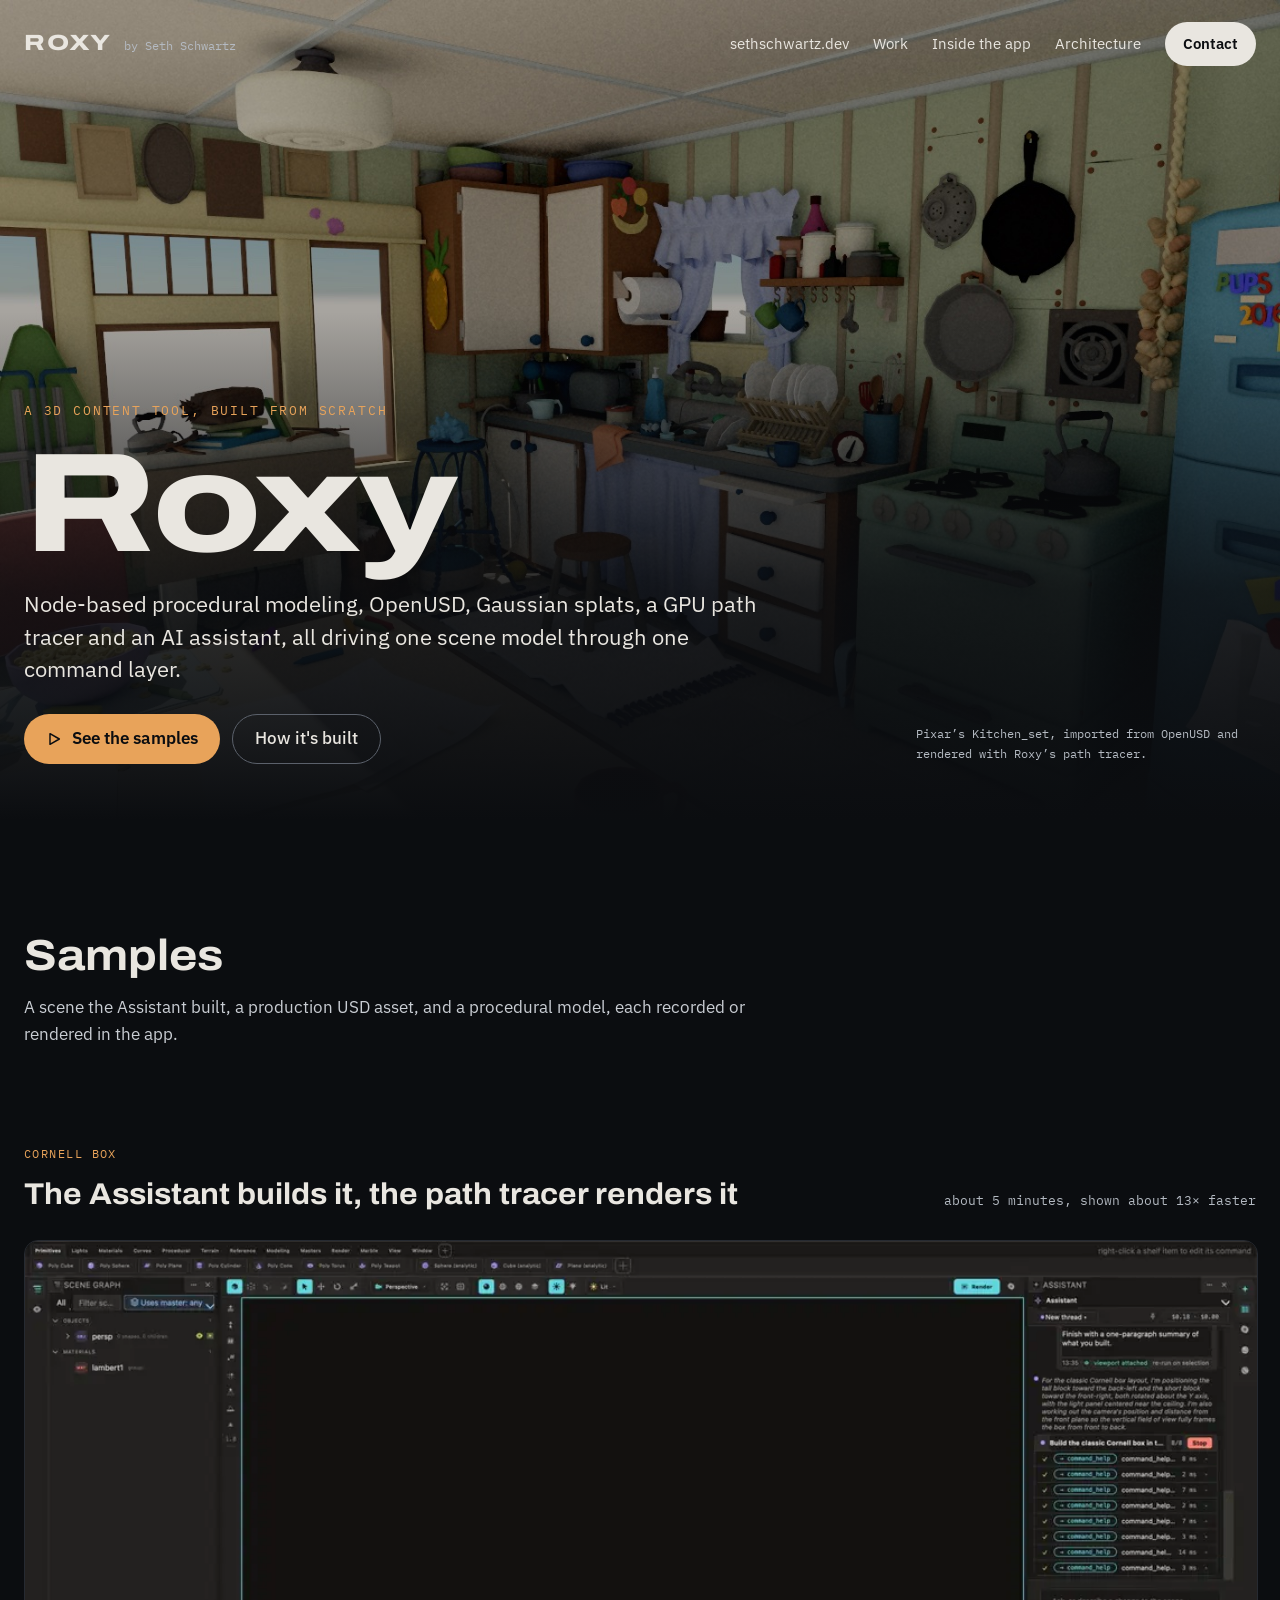
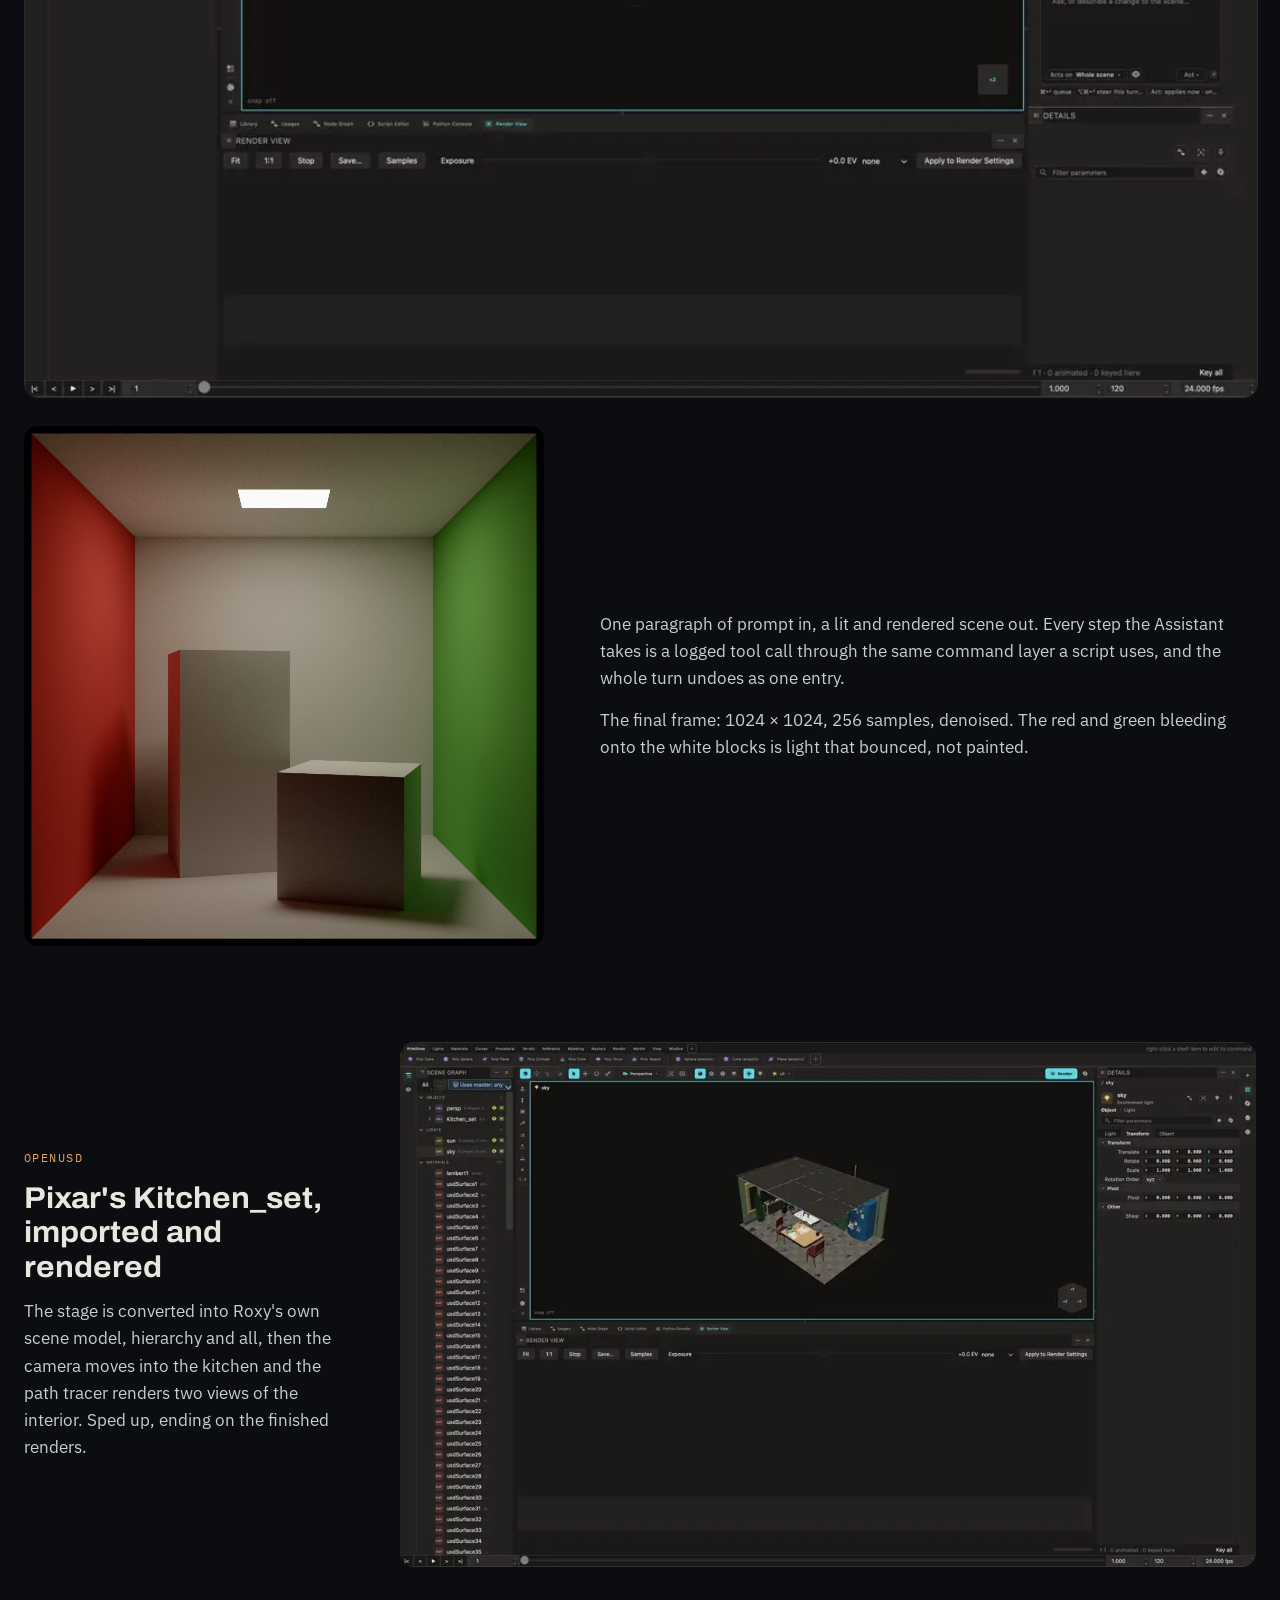
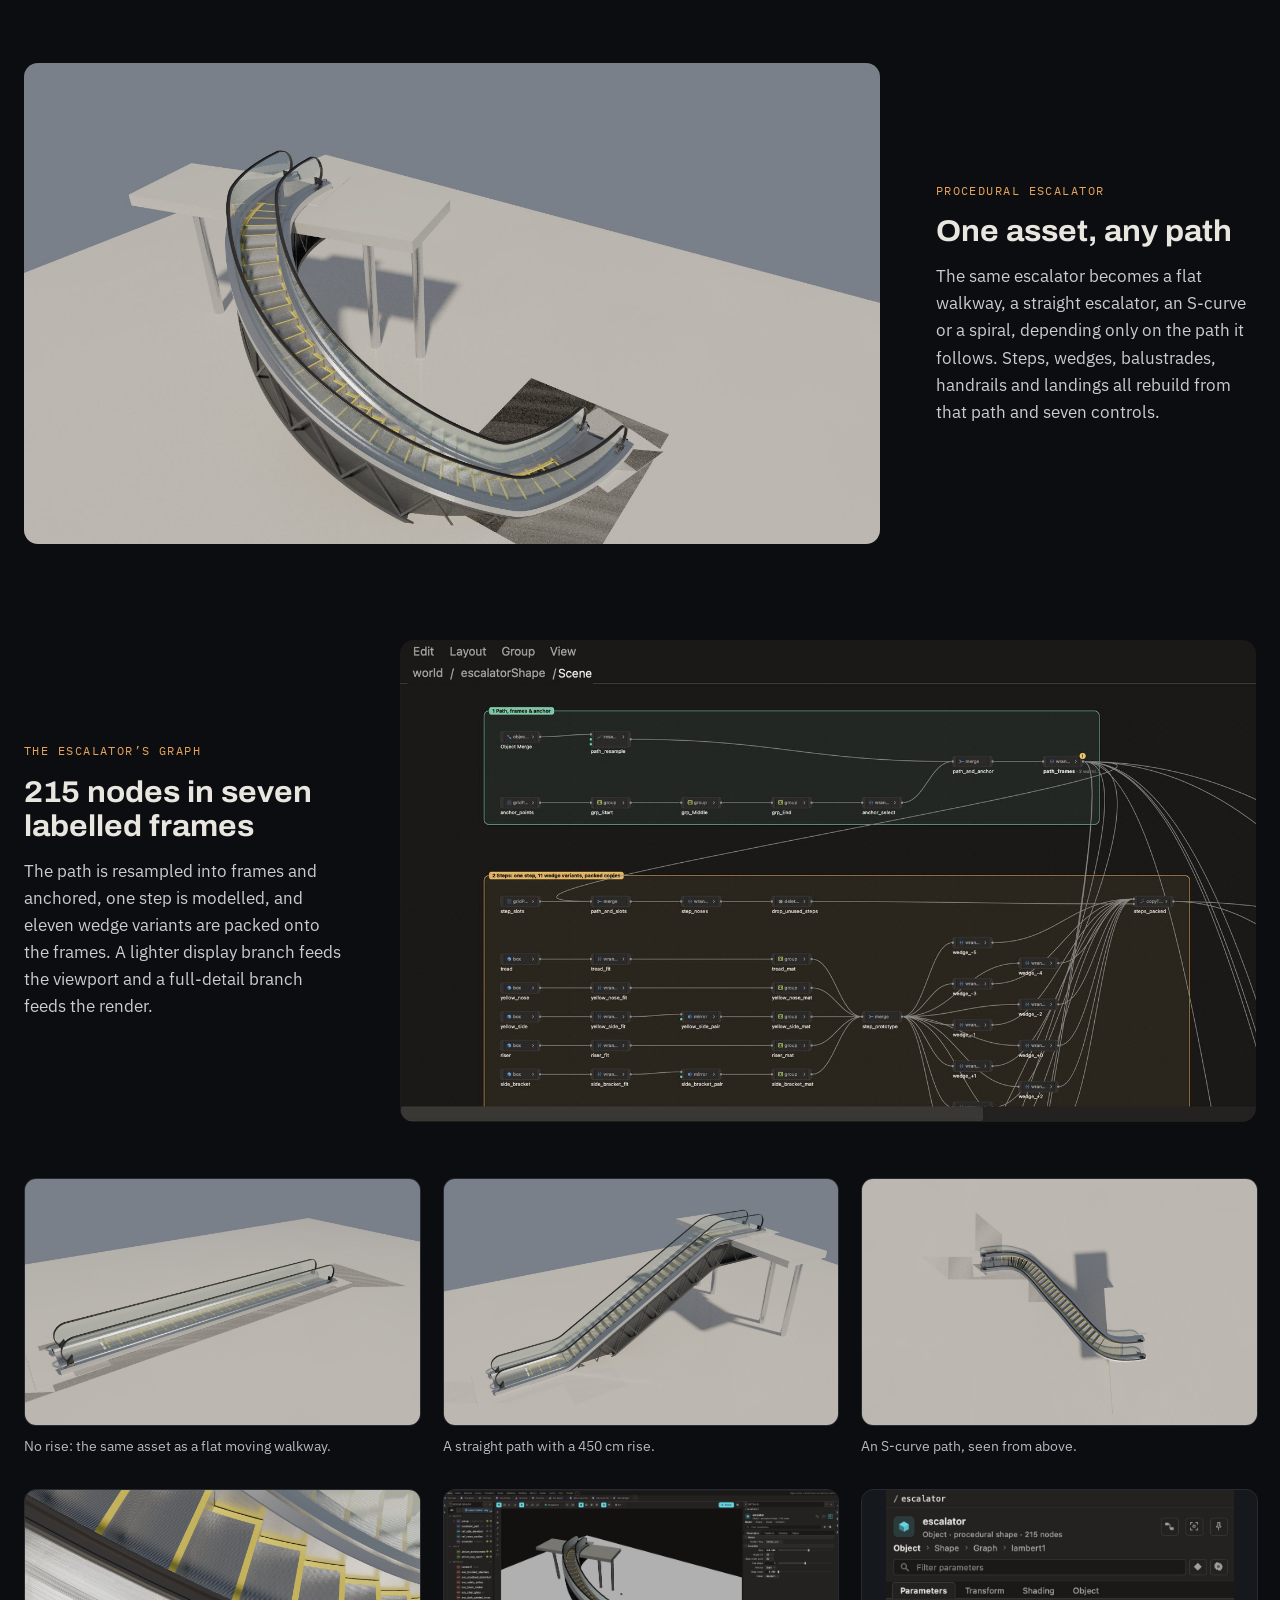
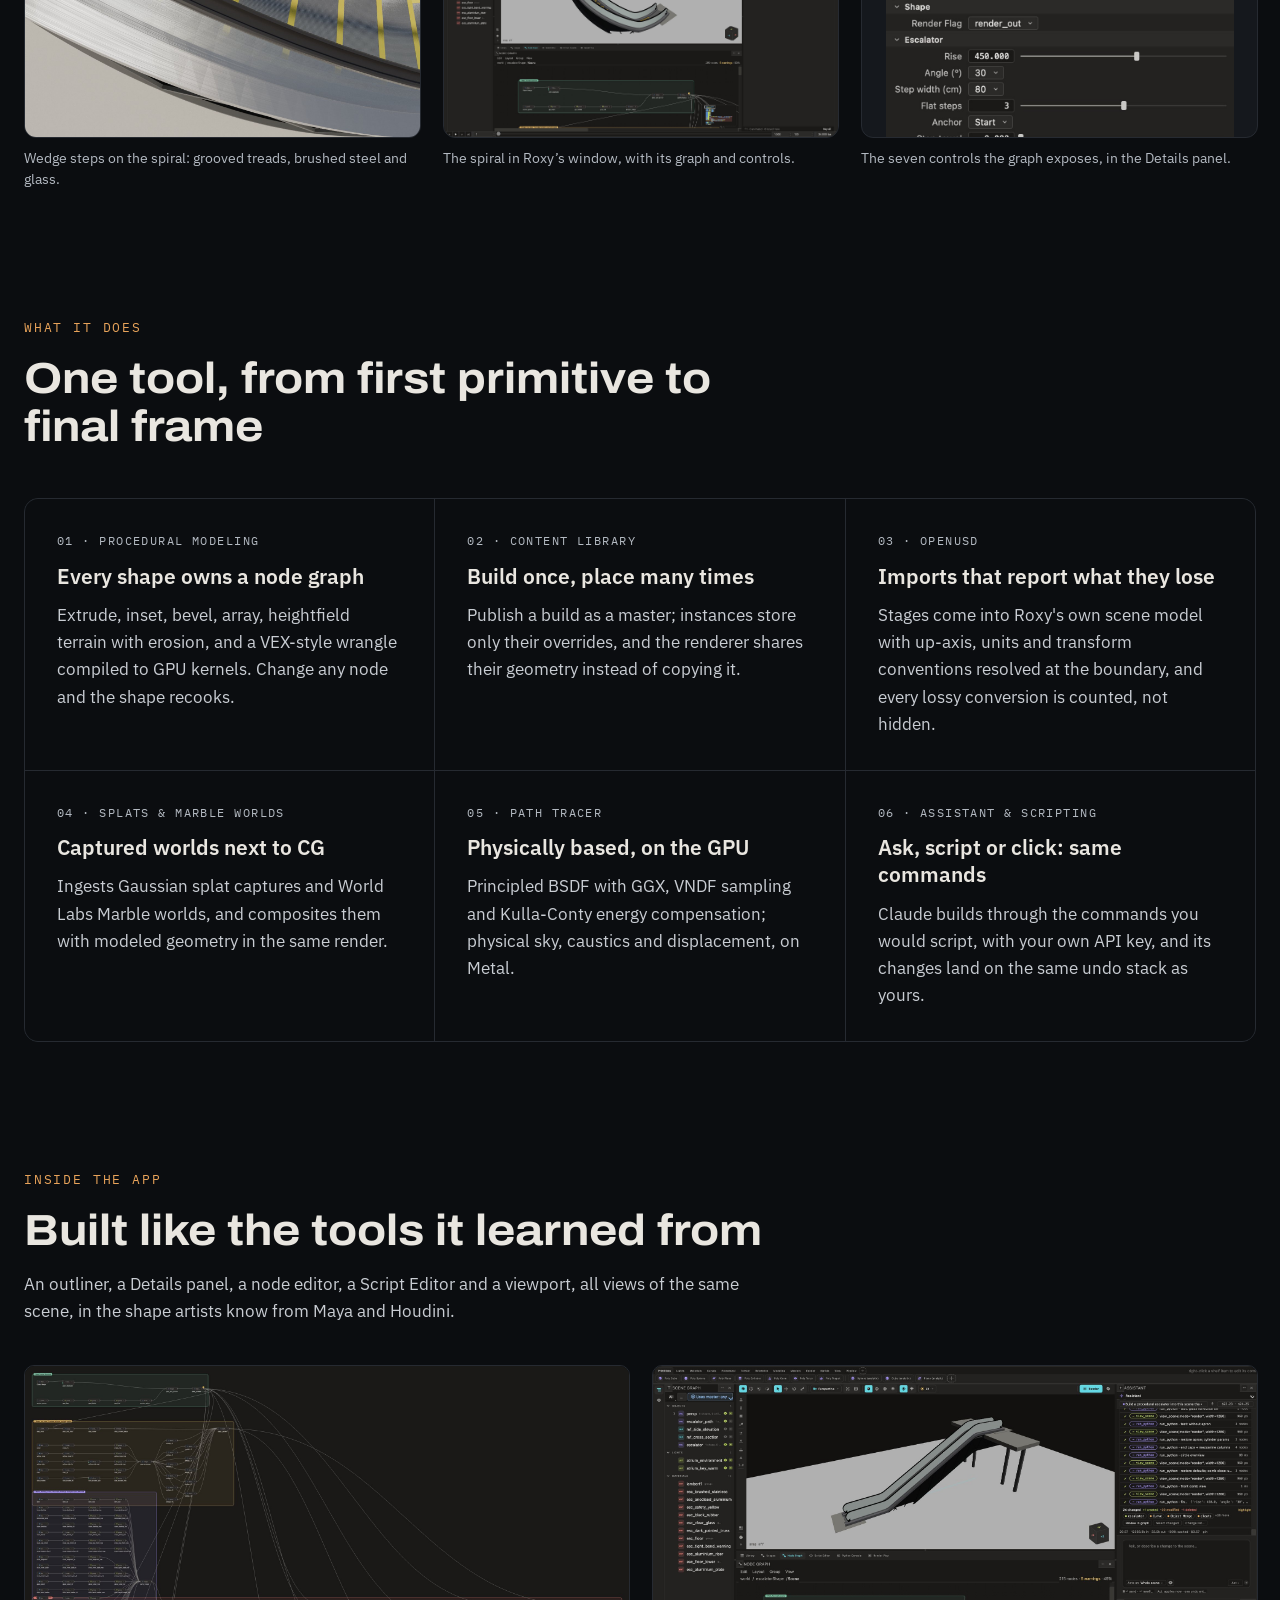
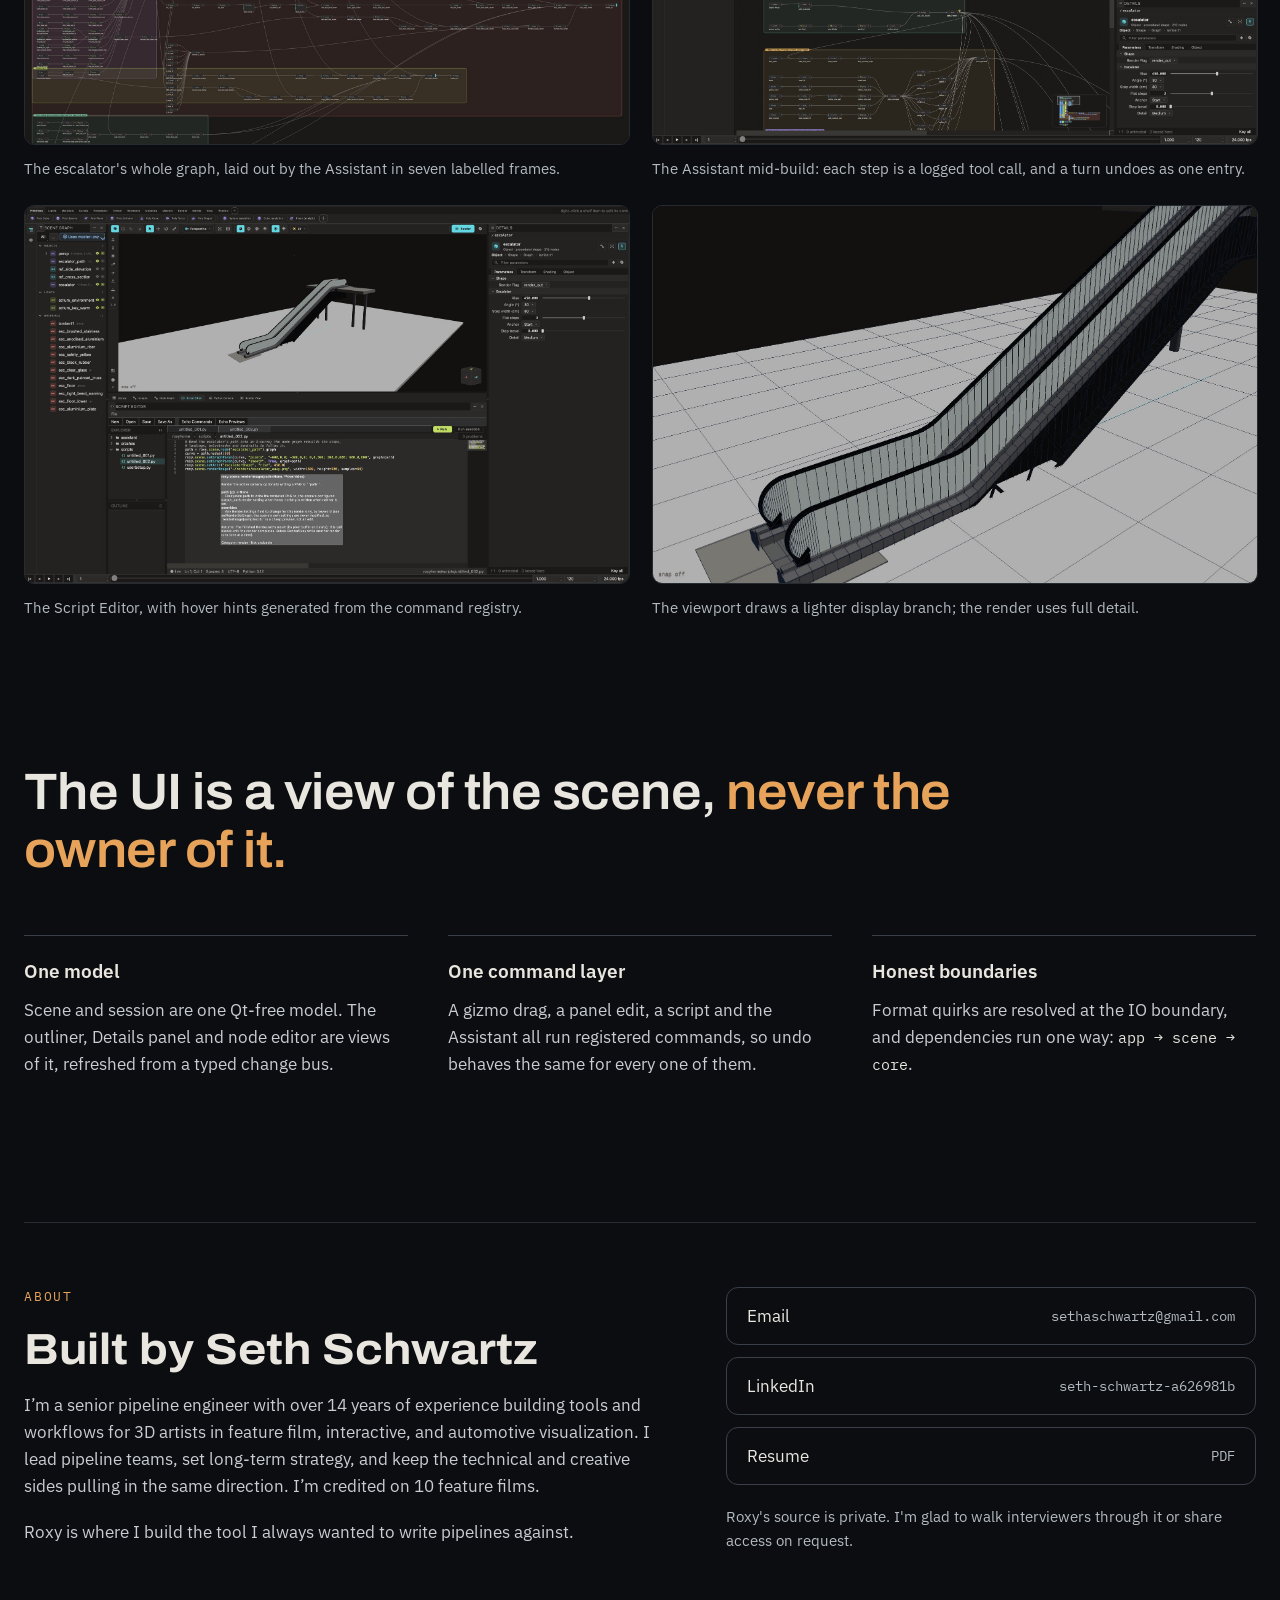
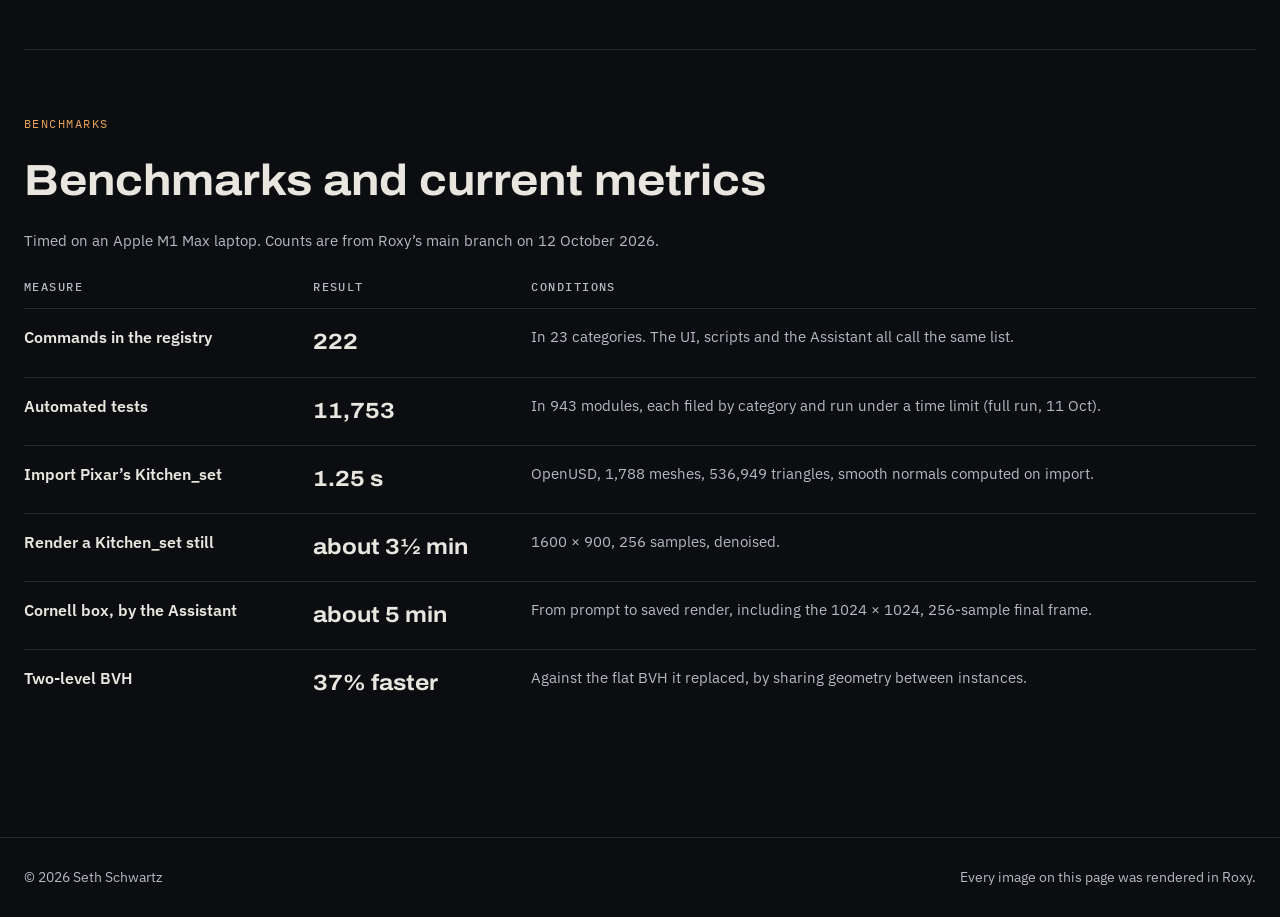
==== roxy/index.html @ d918239f "Launch the site: home page and Roxy at /roxy Co-Authored-By: Claude Opus 5.5 <noreply@anthropic.com>" ====
<!doctype html>
<html lang="en">
<head>
<meta charset="utf-8">
<meta name="viewport" content="width=device-width, initial-scale=1">
<title>Roxy · a 3D content tool by Seth Schwartz</title>
<meta name="description" content="Roxy is a procedural 3D content tool built from scratch: node-based modeling, OpenUSD, Gaussian splats, a GPU path tracer and an AI assistant.">
<link rel="canonical" href="https://sethschwartz.dev/roxy/">
<meta name="theme-color" content="#0B0D10">
<link rel="icon" href="/favicon.svg" type="image/svg+xml">
<meta property="og:type" content="website">
<meta property="og:site_name" content="Seth Schwartz">
<meta property="og:title" content="Roxy · a 3D content tool by Seth Schwartz">
<meta property="og:description" content="Roxy is a procedural 3D content tool built from scratch: node-based modeling, OpenUSD, Gaussian splats, a GPU path tracer and an AI assistant.">
<meta property="og:url" content="https://sethschwartz.dev/roxy/">
<meta property="og:image" content="https://sethschwartz.dev/img/og-card.jpg">
<meta property="og:image:width" content="1200">
<meta property="og:image:height" content="630">
<meta property="og:image:alt" content="Pixar's Kitchen_set rendered in Roxy">
<meta name="twitter:card" content="summary_large_image">
<link rel="preconnect" href="https://fonts.googleapis.com">
<link rel="preconnect" href="https://fonts.gstatic.com" crossorigin="anonymous">
<link rel="stylesheet" href="https://fonts.googleapis.com/css2?family=Archivo:wdth,wght@62..125,400..800&amp;family=IBM+Plex+Mono:wght@400;500&amp;family=IBM+Plex+Sans:wght@400;500;600&amp;display=swap">
<style>
body{margin:0;background:#0B0D10}
a{color:#E8A35A}a:hover{color:#F2C08A}
img{max-width:100%}
@media (max-width: 640px){.card-img{min-height:560px!important}}
</style>
</head>
<body>
<div style="background: #0B0D10; color: #E9E6E0; font-family: 'IBM Plex Sans', system-ui, sans-serif; font-size: 17px; line-height: 1.6; min-height: 100%">

  <header style="position: absolute; top: 0; left: 0; right: 0; z-index: 2">
    <nav aria-label="Primary" style="max-width: 1280px; margin: 0 auto; padding: 22px 24px; display: flex; flex-wrap: wrap; align-items: center; justify-content: space-between; gap: 16px">
      <a href="#top" style="display: flex; align-items: baseline; gap: 12px; text-decoration: none; color: #E9E6E0">
        <span style="font-family: 'Archivo', sans-serif; font-stretch: 125%; font-weight: 800; font-size: 22px; letter-spacing: 0.08em">ROXY</span>
        <span style="font-family: 'IBM Plex Mono', monospace; font-size: 12px; color: #B4BAC2">by Seth Schwartz</span>
      </a>
      <div style="display: flex; flex-wrap: wrap; align-items: center; gap: 4px 24px; font-size: 15px">
        <a href="/" style="color: #E9E6E0; text-decoration: none; padding: 10px 0">sethschwartz.dev</a>
        <a href="#work" style="color: #E9E6E0; text-decoration: none; padding: 10px 0">Work</a>
        <a href="#inside" style="color: #E9E6E0; text-decoration: none; padding: 10px 0">Inside the app</a>
        <a href="#architecture" style="color: #E9E6E0; text-decoration: none; padding: 10px 0">Architecture</a>
        <a href="#about" style="color: #0B0D10; background: #E9E6E0; text-decoration: none; padding: 10px 18px; border-radius: 999px; font-weight: 600">Contact</a>
      </div>
    </nav>
  </header>

  <section id="top" style="position: relative; height: 820px; overflow: hidden">
    <img src="/img/kitchen-wide.jpg" alt="Pixar's Kitchen_set rendered in Roxy: a cluttered kitchen with a ceiling lamp, a green stove, a blue fridge and a table in the foreground" style="position: absolute; inset: 0; width: 100%; height: 100%; object-fit: cover; object-position: 50% 40%">
    <div style="position: absolute; left: 0; right: 0; bottom: 0; height: 62%; background: linear-gradient(to bottom, rgba(11,13,16,0), rgba(11,13,16,0.82) 55%, #0B0D10)"></div>
    <div style="position: absolute; left: 0; right: 0; bottom: 0">
      <div style="max-width: 1280px; margin: 0 auto; padding: 0 24px 56px; display: flex; flex-wrap: wrap; align-items: flex-end; justify-content: space-between; gap: 32px">
        <div style="flex: 1 1 560px; max-width: 760px; display: flex; flex-direction: column; gap: 20px">
          <div style="font-family: 'IBM Plex Mono', monospace; font-size: 13px; letter-spacing: 0.14em; color: #E8A35A">A 3D CONTENT TOOL, BUILT FROM SCRATCH</div>
          <h1 style="margin: 0; font-family: 'Archivo', sans-serif; font-stretch: 125%; font-weight: 800; font-size: clamp(72px, 11vw, 168px); line-height: 0.9; letter-spacing: -0.01em">Roxy</h1>
          <p style="margin: 0; font-size: clamp(19px, 1.7vw, 23px); line-height: 1.5; color: #E9E6E0">Node-based procedural modeling, OpenUSD, Gaussian splats, a GPU path tracer and an AI assistant, all driving one scene model through one command layer.</p>
          <div style="display: flex; flex-wrap: wrap; gap: 12px; margin-top: 8px">
            <a href="#samples" style="display: inline-flex; align-items: center; gap: 10px; min-height: 48px; padding: 0 22px; border-radius: 999px; background: #E8A35A; color: #0B0D10; font-weight: 600; text-decoration: none">
              <svg width="16" height="16" viewBox="0 0 24 24" fill="none" stroke="currentColor" stroke-width="2.2" stroke-linecap="round" stroke-linejoin="round" aria-hidden="true"><polygon points="6 4 20 12 6 20 6 4"></polygon></svg>
              See the samples
            </a>
            <a href="#architecture" style="display: inline-flex; align-items: center; min-height: 48px; padding: 0 22px; border-radius: 999px; border: 1px solid #5B616B; color: #E9E6E0; font-weight: 500; text-decoration: none">How it's built</a>
          </div>
        </div>
        <p style="flex: 0 1 340px; margin: 0; font-family: 'IBM Plex Mono', monospace; font-size: 12px; line-height: 1.65; color: #B4BAC2">Pixar’s Kitchen_set, imported from OpenUSD and rendered with Roxy’s path tracer.</p>
      </div>
    </div>
  </section>

  <section id="samples" aria-labelledby="samples-heading" style="max-width: 1280px; margin: 0 auto; padding: 112px 24px 0; display: flex; flex-direction: column; gap: 96px">
    <div style="display: flex; flex-direction: column; gap: 14px; max-width: 760px">
      <h2 id="samples-heading" style="margin: 0; font-family: 'Archivo', sans-serif; font-stretch: 110%; font-weight: 700; font-size: clamp(32px, 3.4vw, 44px); line-height: 1.1">Samples</h2>
      <p style="margin: 0; color: #C9CDD3">A scene the Assistant built, a production USD asset, and a procedural model, each recorded or rendered in the app.</p>
    </div>
    <div id="demo" style="display: flex; flex-direction: column; gap: 28px">
      <div style="display: flex; flex-wrap: wrap; justify-content: space-between; align-items: flex-end; gap: 12px">
        <div style="display: flex; flex-direction: column; gap: 14px">
          <div style="font-family: 'IBM Plex Mono', monospace; font-size: 12px; letter-spacing: 0.12em; color: #E8A35A">CORNELL BOX</div>
          <h3 style="margin: 0; font-family: 'Archivo', sans-serif; font-stretch: 105%; font-weight: 700; font-size: 30px; line-height: 1.15">The Assistant builds it, the path tracer renders it</h3>
        </div>
        <span style="font-family: 'IBM Plex Mono', monospace; font-size: 13px; color: #B4BAC2">about 5 minutes, shown about 13× faster</span>
      </div>
      <img src="/img/cornell-assistant-timelapse.webp" alt="A sped-up recording of Roxy: the Assistant panel works through a prompt while a Cornell box appears in the viewport, then the Render View fills in the final image" loading="lazy" style="display: block; width: 100%; height: auto; border-radius: 14px; border: 1px solid #262A31">
      <div style="display: flex; flex-wrap: wrap; align-items: center; gap: 40px 56px">
        <img src="/img/cornell-box.jpg" alt="A Cornell box: a white room with a red left wall and a green right wall, two white blocks and a square ceiling light" loading="lazy" style="flex: 1 1 360px; max-width: 520px; min-width: 0; width: 100%; aspect-ratio: 1 / 1; object-fit: cover; object-position: left top; border-radius: 14px">
        <div style="flex: 1 1 320px; display: flex; flex-direction: column; gap: 14px">
          <p style="margin: 0; color: #C9CDD3">One paragraph of prompt in, a lit and rendered scene out. Every step the Assistant takes is a logged tool call through the same command layer a script uses, and the whole turn undoes as one entry.</p>
          <p style="margin: 0; color: #C9CDD3">The final frame: 1024 × 1024, 256 samples, denoised. The red and green bleeding onto the white blocks is light that bounced, not painted.</p>
        </div>
      </div>
    </div>
    <div style="display: flex; flex-wrap: wrap-reverse; align-items: center; gap: 40px 56px">
      <div style="flex: 1 1 320px; display: flex; flex-direction: column; gap: 14px">
        <div style="font-family: 'IBM Plex Mono', monospace; font-size: 12px; letter-spacing: 0.12em; color: #E8A35A">OPENUSD</div>
        <h3 style="margin: 0; font-family: 'Archivo', sans-serif; font-stretch: 105%; font-weight: 700; font-size: 30px; line-height: 1.15">Pixar's Kitchen_set, imported and rendered</h3>
        <p style="margin: 0; color: #C9CDD3">The stage is converted into Roxy's own scene model, hierarchy and all, then the camera moves into the kitchen and the path tracer renders two views of the interior. Sped up, ending on the finished renders.</p>
      </div>
      <img src="/img/kitchen-usd-timelapse.webp" alt="A sped-up recording of Roxy importing Pixar's Kitchen_set from OpenUSD, gliding into the kitchen and rendering two views of the interior" loading="lazy" style="flex: 999 1 560px; min-width: 0; width: 100%; height: auto; border-radius: 14px">
    </div>
    <div style="display: flex; flex-wrap: wrap; align-items: center; gap: 40px 56px">
      <img src="/img/escalator-spiral.jpg" alt="The procedural escalator on a circular path, winding up as a spiral" loading="lazy" style="flex: 999 1 560px; min-width: 0; width: 100%; aspect-ratio: 16 / 9; object-fit: cover; object-position: left top; border-radius: 14px">
      <div style="flex: 1 1 320px; display: flex; flex-direction: column; gap: 14px">
        <div style="font-family: 'IBM Plex Mono', monospace; font-size: 12px; letter-spacing: 0.12em; color: #E8A35A">PROCEDURAL ESCALATOR</div>
        <h3 style="margin: 0; font-family: 'Archivo', sans-serif; font-stretch: 105%; font-weight: 700; font-size: 30px; line-height: 1.15">One asset, any path</h3>
        <p style="margin: 0; color: #C9CDD3">The same escalator becomes a flat walkway, a straight escalator, an S-curve or a spiral, depending only on the path it follows. Steps, wedges, balustrades, handrails and landings all rebuild from that path and seven controls.</p>
      </div>
    </div>
    <div style="display: flex; flex-wrap: wrap-reverse; align-items: center; gap: 40px 56px">
      <div style="flex: 1 1 320px; display: flex; flex-direction: column; gap: 14px">
        <div style="font-family: 'IBM Plex Mono', monospace; font-size: 12px; letter-spacing: 0.12em; color: #E8A35A">THE ESCALATOR’S GRAPH</div>
        <h3 style="margin: 0; font-family: 'Archivo', sans-serif; font-stretch: 105%; font-weight: 700; font-size: 30px; line-height: 1.15">215 nodes in seven labelled frames</h3>
        <p style="margin: 0; color: #C9CDD3">The path is resampled into frames and anchored, one step is modelled, and eleven wedge variants are packed onto the frames. A lighter display branch feeds the viewport and a full-detail branch feeds the render.</p>
      </div>
      <img src="/img/graph-escalator-steps.jpg" alt="A close-up of the escalator's node graph: the path and anchor frame, then the step prototype and its eleven wedge variants" loading="lazy" style="flex: 999 1 560px; min-width: 0; width: 100%; aspect-ratio: 16 / 9; object-fit: cover; object-position: left top; border-radius: 14px">
    </div>
    <div style="display: grid; grid-template-columns: repeat(auto-fill, minmax(min(100%, 360px), 1fr)); gap: 32px 24px; margin-top: -40px">
      <figure style="margin: 0; display: flex; flex-direction: column; gap: 10px">
        <img src="/img/escalator-walkway.jpg" alt="The asset as a flat moving walkway" loading="lazy" style="display: block; width: 100%; aspect-ratio: 16 / 10; object-fit: cover; object-position: 50% 0%; background: #15181D; border-radius: 12px; border: 1px solid #262A31">
        <figcaption style="font-size: 14px; line-height: 1.5; color: #B4BAC2">No rise: the same asset as a flat moving walkway.</figcaption>
      </figure>
      <figure style="margin: 0; display: flex; flex-direction: column; gap: 10px">
        <img src="/img/escalator-straight.jpg" alt="The same asset as a straight escalator between two floors" loading="lazy" style="display: block; width: 100%; aspect-ratio: 16 / 10; object-fit: cover; object-position: 50% 0%; background: #15181D; border-radius: 12px; border: 1px solid #262A31">
        <figcaption style="font-size: 14px; line-height: 1.5; color: #B4BAC2">A straight path with a 450 cm rise.</figcaption>
      </figure>
      <figure style="margin: 0; display: flex; flex-direction: column; gap: 10px">
        <img src="/img/escalator-s-curve-plan.jpg" alt="The escalator following an S-shaped path, seen from above" loading="lazy" style="display: block; width: 100%; aspect-ratio: 16 / 10; object-fit: cover; object-position: 50% 0%; background: #15181D; border-radius: 12px; border: 1px solid #262A31">
        <figcaption style="font-size: 14px; line-height: 1.5; color: #B4BAC2">An S-curve path, seen from above.</figcaption>
      </figure>
      <figure style="margin: 0; display: flex; flex-direction: column; gap: 10px">
        <img src="/img/escalator-spiral-wedges.jpg" alt="Wedge-shaped steps on the spiral escalator: grooved treads with yellow safety edges, brushed steel and a glass balustrade" loading="lazy" style="display: block; width: 100%; aspect-ratio: 16 / 10; object-fit: cover; object-position: 50% 0%; background: #15181D; border-radius: 12px; border: 1px solid #262A31">
        <figcaption style="font-size: 14px; line-height: 1.5; color: #B4BAC2">Wedge steps on the spiral: grooved treads, brushed steel and glass.</figcaption>
      </figure>
      <figure style="margin: 0; display: flex; flex-direction: column; gap: 10px">
        <img src="/img/window-spiral.jpg" alt="Roxy's window with the escalator on a circular path, winding into a spiral" loading="lazy" style="display: block; width: 100%; aspect-ratio: 16 / 10; object-fit: cover; object-position: 50% 0%; background: #15181D; border-radius: 12px; border: 1px solid #262A31">
        <figcaption style="font-size: 14px; line-height: 1.5; color: #B4BAC2">The spiral in Roxy’s window, with its graph and controls.</figcaption>
      </figure>
      <figure style="margin: 0; display: flex; flex-direction: column; gap: 10px">
        <img src="/img/details-panel.jpg" alt="The Details panel showing the escalator's controls: rise, angle, step width, flat steps, anchor, step travel and detail" loading="lazy" style="display: block; width: 100%; aspect-ratio: 16 / 10; object-fit: contain; object-position: 50% 0%; background: #15181D; border-radius: 12px; border: 1px solid #262A31">
        <figcaption style="font-size: 14px; line-height: 1.5; color: #B4BAC2">The seven controls the graph exposes, in the Details panel.</figcaption>
      </figure>
    </div>
  </section>

  <section id="work" style="max-width: 1280px; margin: 0 auto; padding: 128px 24px 0; display: flex; flex-direction: column; gap: 48px">
    <div style="display: flex; flex-direction: column; gap: 16px; max-width: 760px">
      <div style="font-family: 'IBM Plex Mono', monospace; font-size: 13px; letter-spacing: 0.14em; color: #E8A35A">WHAT IT DOES</div>
      <h2 style="margin: 0; font-family: 'Archivo', sans-serif; font-stretch: 110%; font-weight: 700; font-size: clamp(32px, 3.4vw, 44px); line-height: 1.1">One tool, from first primitive to final frame</h2>
    </div>
    <div style="display: flex; flex-wrap: wrap; gap: 1px; background: #262A31; border: 1px solid #262A31; border-radius: 14px; overflow: hidden">
      <div style="flex: 1 1 340px; background: #0B0D10; padding: 32px; display: flex; flex-direction: column; gap: 12px">
        <div style="font-family: 'IBM Plex Mono', monospace; font-size: 12px; letter-spacing: 0.12em; color: #B4BAC2">01 · PROCEDURAL MODELING</div>
        <h3 style="margin: 0; font-size: 21px; font-weight: 600; line-height: 1.3">Every shape owns a node graph</h3>
        <p style="margin: 0; color: #C9CDD3">Extrude, inset, bevel, array, heightfield terrain with erosion, and a VEX-style wrangle compiled to GPU kernels. Change any node and the shape recooks.</p>
      </div>
      <div style="flex: 1 1 340px; background: #0B0D10; padding: 32px; display: flex; flex-direction: column; gap: 12px">
        <div style="font-family: 'IBM Plex Mono', monospace; font-size: 12px; letter-spacing: 0.12em; color: #B4BAC2">02 · CONTENT LIBRARY</div>
        <h3 style="margin: 0; font-size: 21px; font-weight: 600; line-height: 1.3">Build once, place many times</h3>
        <p style="margin: 0; color: #C9CDD3">Publish a build as a master; instances store only their overrides, and the renderer shares their geometry instead of copying it.</p>
      </div>
      <div style="flex: 1 1 340px; background: #0B0D10; padding: 32px; display: flex; flex-direction: column; gap: 12px">
        <div style="font-family: 'IBM Plex Mono', monospace; font-size: 12px; letter-spacing: 0.12em; color: #B4BAC2">03 · OPENUSD</div>
        <h3 style="margin: 0; font-size: 21px; font-weight: 600; line-height: 1.3">Imports that report what they lose</h3>
        <p style="margin: 0; color: #C9CDD3">Stages come into Roxy's own scene model with up-axis, units and transform conventions resolved at the boundary, and every lossy conversion is counted, not hidden.</p>
      </div>
      <div style="flex: 1 1 340px; background: #0B0D10; padding: 32px; display: flex; flex-direction: column; gap: 12px">
        <div style="font-family: 'IBM Plex Mono', monospace; font-size: 12px; letter-spacing: 0.12em; color: #B4BAC2">04 · SPLATS &amp; MARBLE WORLDS</div>
        <h3 style="margin: 0; font-size: 21px; font-weight: 600; line-height: 1.3">Captured worlds next to CG</h3>
        <p style="margin: 0; color: #C9CDD3">Ingests Gaussian splat captures and World Labs Marble worlds, and composites them with modeled geometry in the same render.</p>
      </div>
      <div style="flex: 1 1 340px; background: #0B0D10; padding: 32px; display: flex; flex-direction: column; gap: 12px">
        <div style="font-family: 'IBM Plex Mono', monospace; font-size: 12px; letter-spacing: 0.12em; color: #B4BAC2">05 · PATH TRACER</div>
        <h3 style="margin: 0; font-size: 21px; font-weight: 600; line-height: 1.3">Physically based, on the GPU</h3>
        <p style="margin: 0; color: #C9CDD3">Principled BSDF with GGX, VNDF sampling and Kulla-Conty energy compensation; physical sky, caustics and displacement, on Metal.</p>
      </div>
      <div style="flex: 1 1 340px; background: #0B0D10; padding: 32px; display: flex; flex-direction: column; gap: 12px">
        <div style="font-family: 'IBM Plex Mono', monospace; font-size: 12px; letter-spacing: 0.12em; color: #B4BAC2">06 · ASSISTANT &amp; SCRIPTING</div>
        <h3 style="margin: 0; font-size: 21px; font-weight: 600; line-height: 1.3">Ask, script or click: same commands</h3>
        <p style="margin: 0; color: #C9CDD3">Claude builds through the commands you would script, with your own API key, and its changes land on the same undo stack as yours.</p>
      </div>
    </div>
  </section>

  <section id="inside" style="max-width: 1280px; margin: 0 auto; padding: 128px 24px 0; display: flex; flex-direction: column; gap: 40px">
    <div style="display: flex; flex-direction: column; gap: 16px; max-width: 760px">
      <div style="font-family: 'IBM Plex Mono', monospace; font-size: 13px; letter-spacing: 0.14em; color: #E8A35A">INSIDE THE APP</div>
      <h2 style="margin: 0; font-family: 'Archivo', sans-serif; font-stretch: 110%; font-weight: 700; font-size: clamp(32px, 3.4vw, 44px); line-height: 1.1">Built like the tools it learned from</h2>
      <p style="margin: 0; color: #C9CDD3">An outliner, a Details panel, a node editor, a Script Editor and a viewport, all views of the same scene, in the shape artists know from Maya and Houdini.</p>
    </div>
    <div style="display: flex; flex-wrap: wrap; gap: 24px">
      <figure style="flex: 1 1 520px; margin: 0; display: flex; flex-direction: column; gap: 12px">
        <img src="/img/graph-escalator-full.jpg" alt="The escalator's whole node graph, 215 nodes in seven labelled frames" loading="lazy" style="display: block; width: 100%; aspect-ratio: 16 / 10; object-fit: cover; object-position: left top; border-radius: 10px; border: 1px solid #262A31">
        <figcaption style="font-size: 15px; color: #B4BAC2">The escalator's whole graph, laid out by the Assistant in seven labelled frames.</figcaption>
      </figure>
      <figure style="flex: 1 1 520px; margin: 0; display: flex; flex-direction: column; gap: 12px">
        <img src="/img/window-assistant.jpg" alt="The Assistant panel listing its steps next to the viewport and the node graph" loading="lazy" style="display: block; width: 100%; aspect-ratio: 16 / 10; object-fit: cover; object-position: left top; border-radius: 10px; border: 1px solid #262A31">
        <figcaption style="font-size: 15px; color: #B4BAC2">The Assistant mid-build: each step is a logged tool call, and a turn undoes as one entry.</figcaption>
      </figure>
      <figure style="flex: 1 1 520px; margin: 0; display: flex; flex-direction: column; gap: 12px">
        <img src="/img/window-script-editor.jpg" alt="The Script Editor with a short script and the hover hint for renderImage" loading="lazy" style="display: block; width: 100%; aspect-ratio: 16 / 10; object-fit: cover; object-position: left top; border-radius: 10px; border: 1px solid #262A31">
        <figcaption style="font-size: 15px; color: #B4BAC2">The Script Editor, with hover hints generated from the command registry.</figcaption>
      </figure>
      <figure style="flex: 1 1 520px; margin: 0; display: flex; flex-direction: column; gap: 12px">
        <img src="/img/viewport-wireframe.jpg" alt="The escalator in the viewport as a shaded wireframe" loading="lazy" style="display: block; width: 100%; aspect-ratio: 16 / 10; object-fit: cover; object-position: left top; border-radius: 10px; border: 1px solid #262A31">
        <figcaption style="font-size: 15px; color: #B4BAC2">The viewport draws a lighter display branch; the render uses full detail.</figcaption>
      </figure>
    </div>
  </section>

  <section id="architecture" style="max-width: 1280px; margin: 0 auto; padding: 144px 24px 0; display: flex; flex-direction: column; gap: 56px">
    <blockquote style="margin: 0; max-width: 980px; font-family: 'Archivo', sans-serif; font-stretch: 105%; font-weight: 600; font-size: clamp(32px, 4vw, 54px); line-height: 1.12; letter-spacing: -0.01em">The UI is a view of the scene, <span style="color: #E8A35A">never the owner of it.</span></blockquote>
    <div style="display: flex; flex-wrap: wrap; gap: 40px">
      <div style="flex: 1 1 300px; display: flex; flex-direction: column; gap: 10px; border-top: 1px solid #3A3F48; padding-top: 20px">
        <h3 style="margin: 0; font-size: 19px; font-weight: 600">One model</h3>
        <p style="margin: 0; color: #C9CDD3">Scene and session are one Qt-free model. The outliner, Details panel and node editor are views of it, refreshed from a typed change bus.</p>
      </div>
      <div style="flex: 1 1 300px; display: flex; flex-direction: column; gap: 10px; border-top: 1px solid #3A3F48; padding-top: 20px">
        <h3 style="margin: 0; font-size: 19px; font-weight: 600">One command layer</h3>
        <p style="margin: 0; color: #C9CDD3">A gizmo drag, a panel edit, a script and the Assistant all run registered commands, so undo behaves the same for every one of them.</p>
      </div>
      <div style="flex: 1 1 300px; display: flex; flex-direction: column; gap: 10px; border-top: 1px solid #3A3F48; padding-top: 20px">
        <h3 style="margin: 0; font-size: 19px; font-weight: 600">Honest boundaries</h3>
        <p style="margin: 0; color: #C9CDD3">Format quirks are resolved at the IO boundary, and dependencies run one way: <code style="font-family: 'IBM Plex Mono', monospace; font-size: 15px; color: #E9E6E0">app → scene → core</code>.</p>
      </div>
    </div>
  </section>

  <section id="about" style="max-width: 1280px; margin: 0 auto; padding: 144px 24px 96px">
    <div style="display: flex; flex-wrap: wrap; gap: 48px 72px; border-top: 1px solid #262A31; padding-top: 64px">
      <div style="flex: 1 1 460px; display: flex; flex-direction: column; gap: 18px">
        <div style="font-family: 'IBM Plex Mono', monospace; font-size: 13px; letter-spacing: 0.14em; color: #E8A35A">ABOUT</div>
        <h2 style="margin: 0; font-family: 'Archivo', sans-serif; font-stretch: 110%; font-weight: 700; font-size: clamp(32px, 3.4vw, 44px); line-height: 1.1">Built by Seth Schwartz</h2>
        <p style="margin: 0; color: #C9CDD3">I’m a senior pipeline engineer with over 14 years of experience building tools and workflows for 3D artists in feature film, interactive, and automotive visualization. I lead pipeline teams, set long-term strategy, and keep the technical and creative sides pulling in the same direction. I’m credited on 10 feature films.</p>
        <p style="margin: 0; color: #C9CDD3">Roxy is where I build the tool I always wanted to write pipelines against.</p>
      </div>
      <div style="flex: 1 1 360px; display: flex; flex-direction: column; gap: 12px">
        <a href="mailto:sethaschwartz@gmail.com" style="display: flex; align-items: center; justify-content: space-between; gap: 16px; min-height: 56px; padding: 0 20px; border: 1px solid #3A3F48; border-radius: 12px; color: #E9E6E0; text-decoration: none">
          <span>Email</span><span style="font-family: 'IBM Plex Mono', monospace; font-size: 14px; color: #B4BAC2">sethaschwartz@gmail.com</span>
        </a>
        <a href="https://www.linkedin.com/in/seth-schwartz-a626981b" style="display: flex; align-items: center; justify-content: space-between; gap: 16px; min-height: 56px; padding: 0 20px; border: 1px solid #3A3F48; border-radius: 12px; color: #E9E6E0; text-decoration: none">
          <span>LinkedIn</span><span style="font-family: 'IBM Plex Mono', monospace; font-size: 14px; color: #B4BAC2">seth-schwartz-a626981b</span>
        </a>
        <a href="/resume.pdf" style="display: flex; align-items: center; justify-content: space-between; gap: 16px; min-height: 56px; padding: 0 20px; border: 1px solid #3A3F48; border-radius: 12px; color: #E9E6E0; text-decoration: none">
          <span>Resume</span><span style="font-family: 'IBM Plex Mono', monospace; font-size: 14px; color: #B4BAC2">PDF</span>
        </a>
        <p style="margin: 8px 0 0; font-size: 15px; color: #B4BAC2">Roxy's source is private. I'm glad to walk interviewers through it or share access on request.</p>
      </div>
    </div>
  </section>

  <section id="metrics" aria-labelledby="metrics-heading" style="max-width: 1280px; margin: 0 auto; padding: 0 24px 120px">
    <div style="border-top: 1px solid #262A31; padding-top: 64px; display: flex; flex-direction: column; gap: 24px">
      <div style="font-family: 'IBM Plex Mono', monospace; font-size: 12px; letter-spacing: 0.12em; color: #E8A35A">BENCHMARKS</div>
      <h2 id="metrics-heading" style="margin: 0; font-family: 'Archivo', sans-serif; font-stretch: 110%; font-weight: 700; font-size: clamp(32px, 3.4vw, 44px); line-height: 1.1">Benchmarks and current metrics</h2>
      <p style="margin: 0; max-width: 760px; font-size: 15px; color: #B4BAC2">Timed on an Apple M1 Max laptop. Counts are from Roxy’s main branch on 12 October 2026.</p>
      <div style="overflow-x: auto">
        <table style="width: 100%; min-width: 640px; border-collapse: collapse; font-size: 16px; font-variant-numeric: tabular-nums">
          <thead><tr><th scope="col" style="padding: 0 24px 12px 0; text-align: left; font-family: 'IBM Plex Mono', monospace; font-weight: 500; font-size: 12px; letter-spacing: 0.12em; color: #B4BAC2">MEASURE</th><th scope="col" style="padding: 0 24px 12px 0; text-align: left; font-family: 'IBM Plex Mono', monospace; font-weight: 500; font-size: 12px; letter-spacing: 0.12em; color: #B4BAC2">RESULT</th><th scope="col" style="padding: 0 0 12px; text-align: left; font-family: 'IBM Plex Mono', monospace; font-weight: 500; font-size: 12px; letter-spacing: 0.12em; color: #B4BAC2">CONDITIONS</th></tr></thead>
          <tbody>
          <tr><th scope="row" style="padding: 16px 24px 16px 0; border-top: 1px solid #262A31; vertical-align: top; text-align: left; font-weight: 600">Commands in the registry</th><td style="padding: 16px 24px 16px 0; border-top: 1px solid #262A31; vertical-align: top; font-family: 'Archivo', sans-serif; font-stretch: 110%; font-weight: 700; font-size: 22px; white-space: nowrap">222</td><td style="padding: 16px 24px 16px 0; border-top: 1px solid #262A31; vertical-align: top; color: #B4BAC2; font-size: 15px">In 23 categories. The UI, scripts and the Assistant all call the same list.</td></tr>
          <tr><th scope="row" style="padding: 16px 24px 16px 0; border-top: 1px solid #262A31; vertical-align: top; text-align: left; font-weight: 600">Automated tests</th><td style="padding: 16px 24px 16px 0; border-top: 1px solid #262A31; vertical-align: top; font-family: 'Archivo', sans-serif; font-stretch: 110%; font-weight: 700; font-size: 22px; white-space: nowrap">11,753</td><td style="padding: 16px 24px 16px 0; border-top: 1px solid #262A31; vertical-align: top; color: #B4BAC2; font-size: 15px">In 943 modules, each filed by category and run under a time limit (full run, 11 Oct).</td></tr>
          <tr><th scope="row" style="padding: 16px 24px 16px 0; border-top: 1px solid #262A31; vertical-align: top; text-align: left; font-weight: 600">Import Pixar’s Kitchen_set</th><td style="padding: 16px 24px 16px 0; border-top: 1px solid #262A31; vertical-align: top; font-family: 'Archivo', sans-serif; font-stretch: 110%; font-weight: 700; font-size: 22px; white-space: nowrap">1.25 s</td><td style="padding: 16px 24px 16px 0; border-top: 1px solid #262A31; vertical-align: top; color: #B4BAC2; font-size: 15px">OpenUSD, 1,788 meshes, 536,949 triangles, smooth normals computed on import.</td></tr>
          <tr><th scope="row" style="padding: 16px 24px 16px 0; border-top: 1px solid #262A31; vertical-align: top; text-align: left; font-weight: 600">Render a Kitchen_set still</th><td style="padding: 16px 24px 16px 0; border-top: 1px solid #262A31; vertical-align: top; font-family: 'Archivo', sans-serif; font-stretch: 110%; font-weight: 700; font-size: 22px; white-space: nowrap">about 3½ min</td><td style="padding: 16px 24px 16px 0; border-top: 1px solid #262A31; vertical-align: top; color: #B4BAC2; font-size: 15px">1600 × 900, 256 samples, denoised.</td></tr>
          <tr><th scope="row" style="padding: 16px 24px 16px 0; border-top: 1px solid #262A31; vertical-align: top; text-align: left; font-weight: 600">Cornell box, by the Assistant</th><td style="padding: 16px 24px 16px 0; border-top: 1px solid #262A31; vertical-align: top; font-family: 'Archivo', sans-serif; font-stretch: 110%; font-weight: 700; font-size: 22px; white-space: nowrap">about 5 min</td><td style="padding: 16px 24px 16px 0; border-top: 1px solid #262A31; vertical-align: top; color: #B4BAC2; font-size: 15px">From prompt to saved render, including the 1024 × 1024, 256-sample final frame.</td></tr>
          <tr><th scope="row" style="padding: 16px 24px 16px 0; border-top: 1px solid #262A31; vertical-align: top; text-align: left; font-weight: 600">Two-level BVH</th><td style="padding: 16px 24px 16px 0; border-top: 1px solid #262A31; vertical-align: top; font-family: 'Archivo', sans-serif; font-stretch: 110%; font-weight: 700; font-size: 22px; white-space: nowrap">37% faster</td><td style="padding: 16px 24px 16px 0; border-top: 1px solid #262A31; vertical-align: top; color: #B4BAC2; font-size: 15px">Against the flat BVH it replaced, by sharing geometry between instances.</td></tr>
          </tbody>
        </table>
      </div>
    </div>
  </section>

  <footer style="border-top: 1px solid #262A31">
    <div style="max-width: 1280px; margin: 0 auto; padding: 28px 24px; display: flex; flex-wrap: wrap; justify-content: space-between; gap: 12px; font-size: 14px; color: #B4BAC2">
      <span>© 2026 Seth Schwartz</span>
      <span>Every image on this page was rendered in Roxy.</span>
    </div>
  </footer>
</div>
</body>
</html>
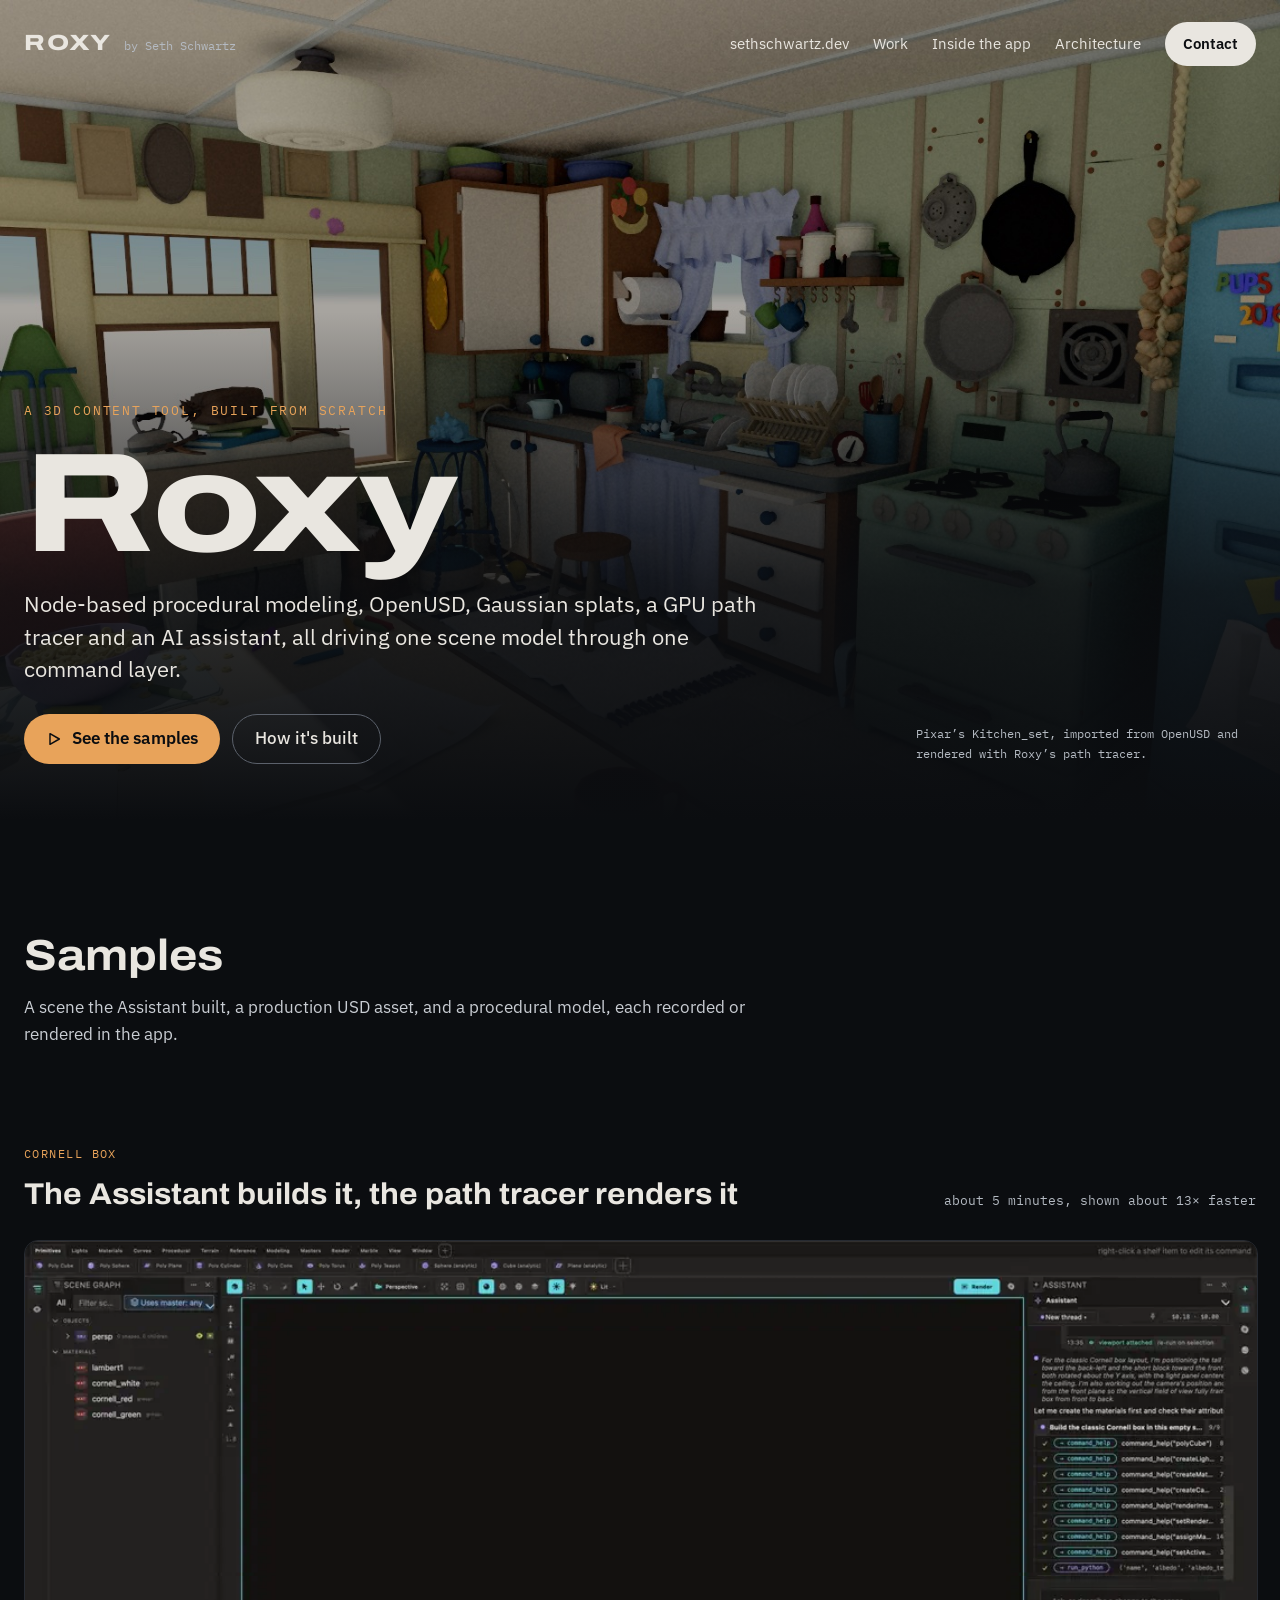
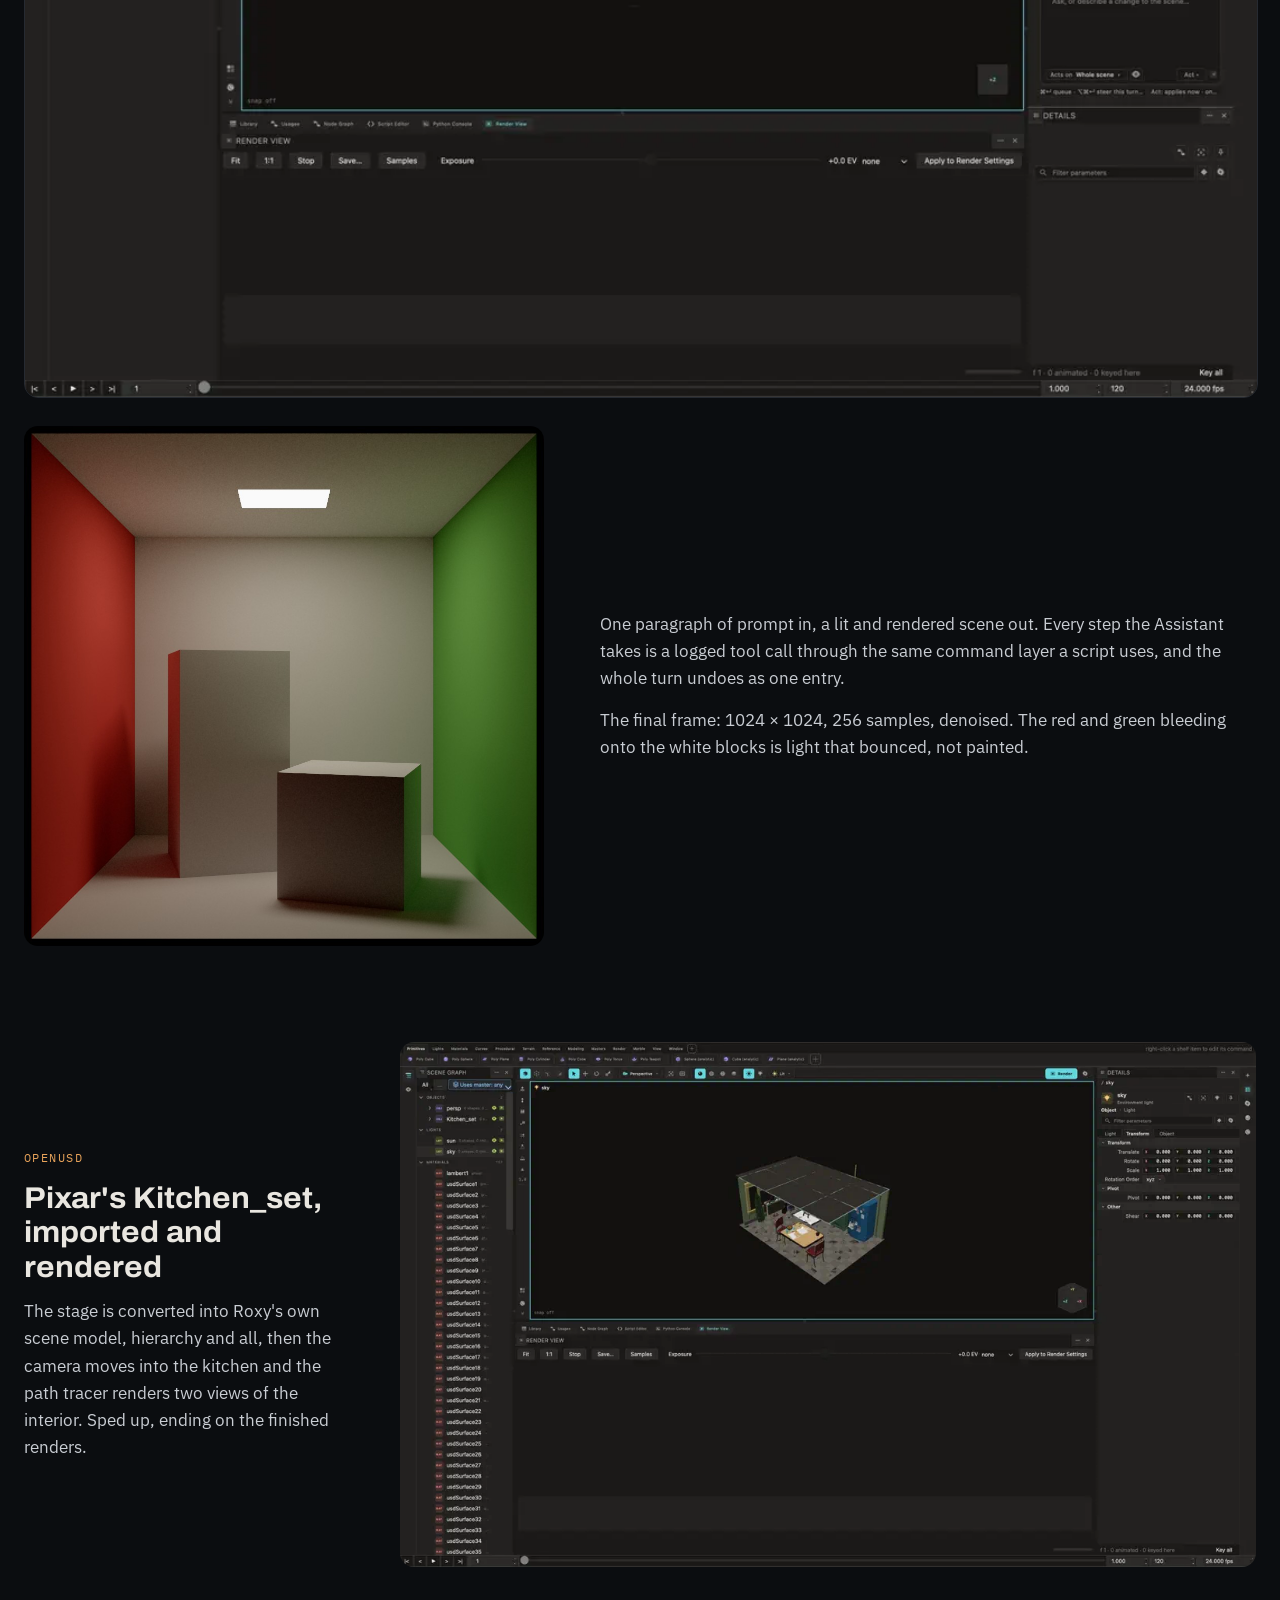
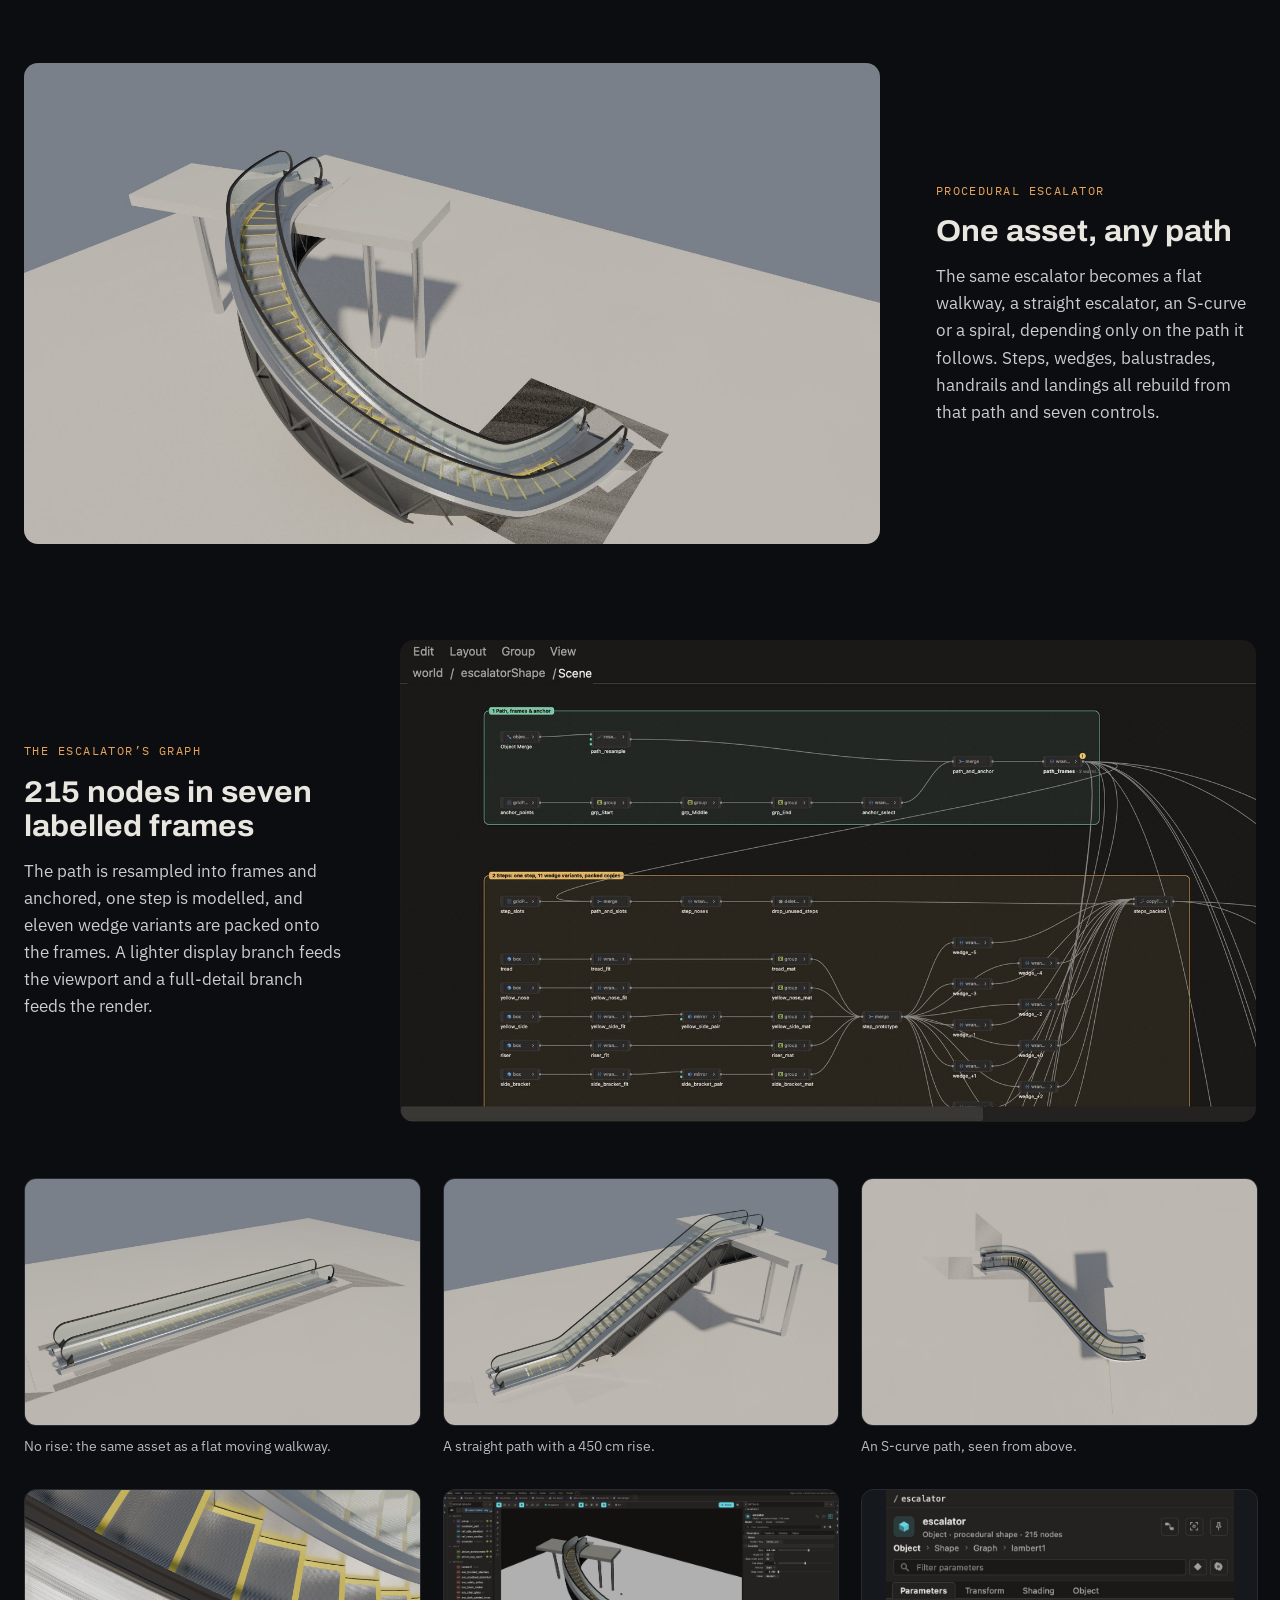
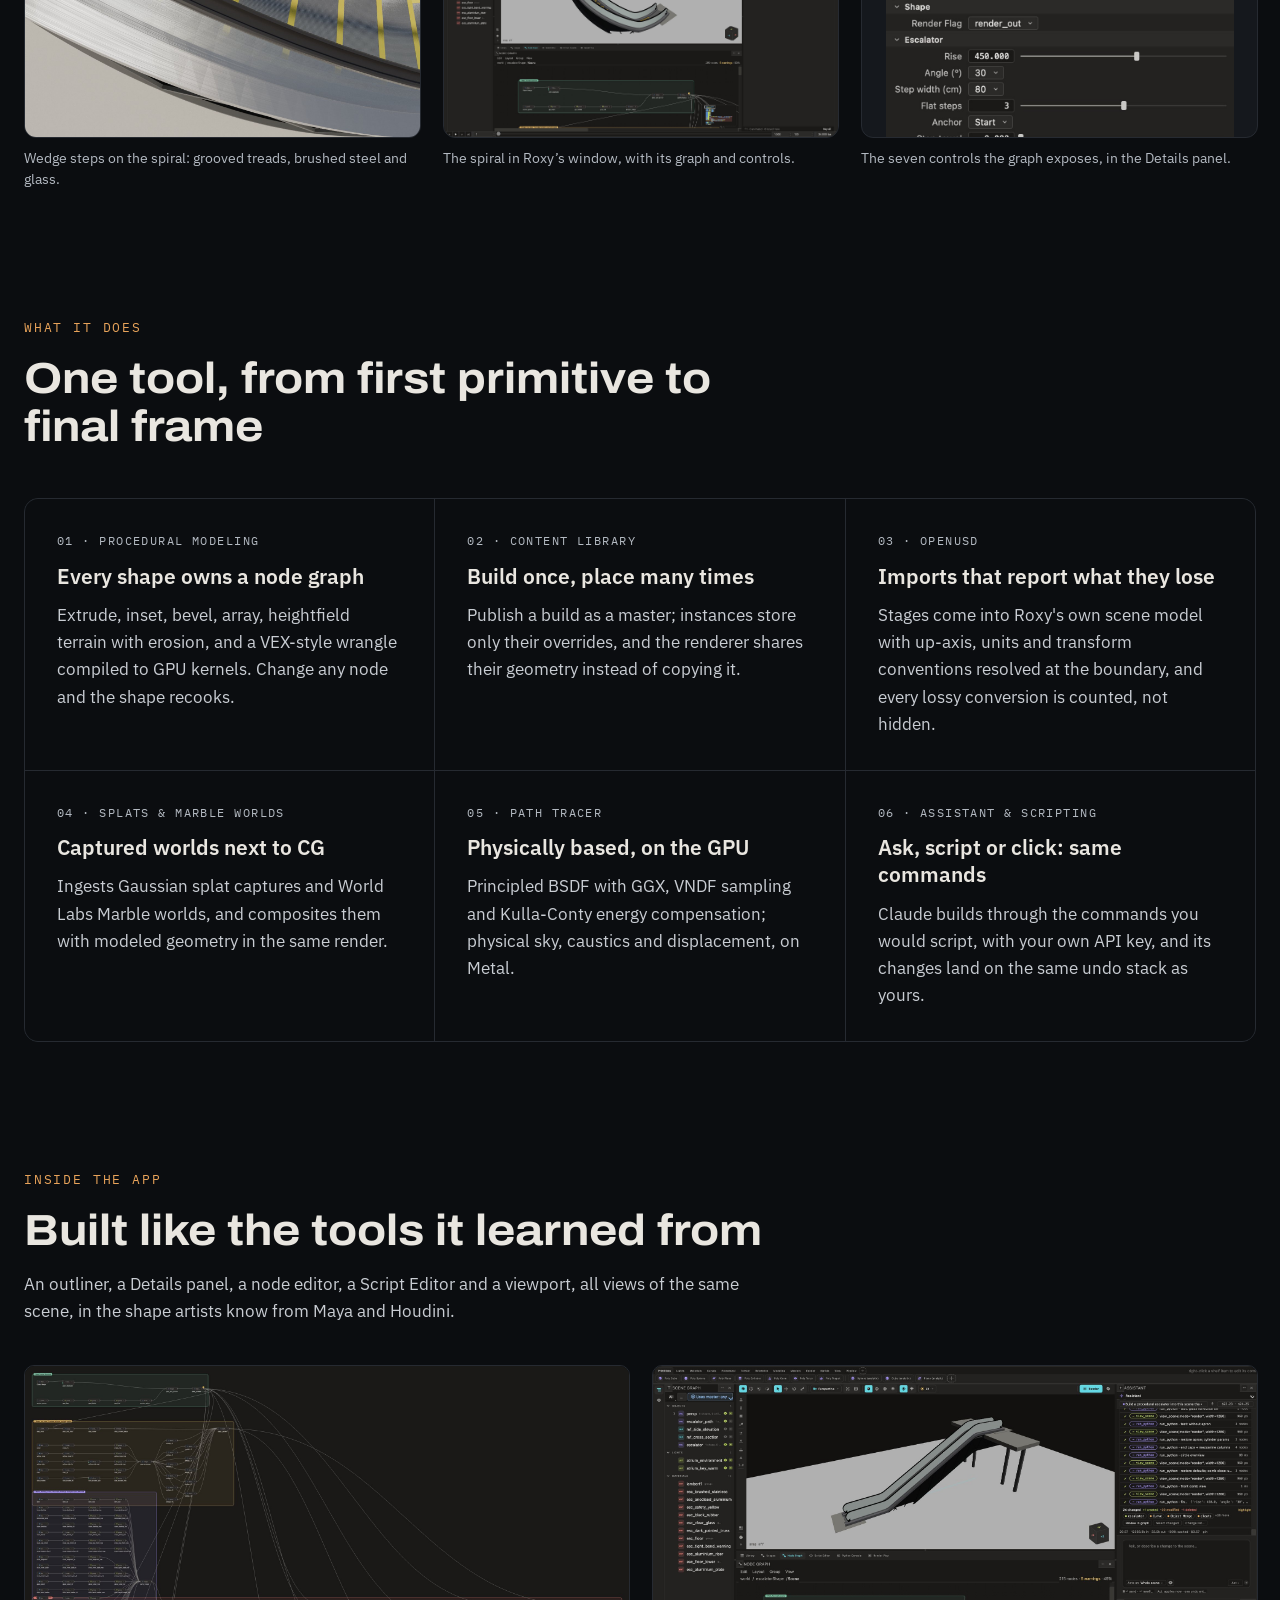
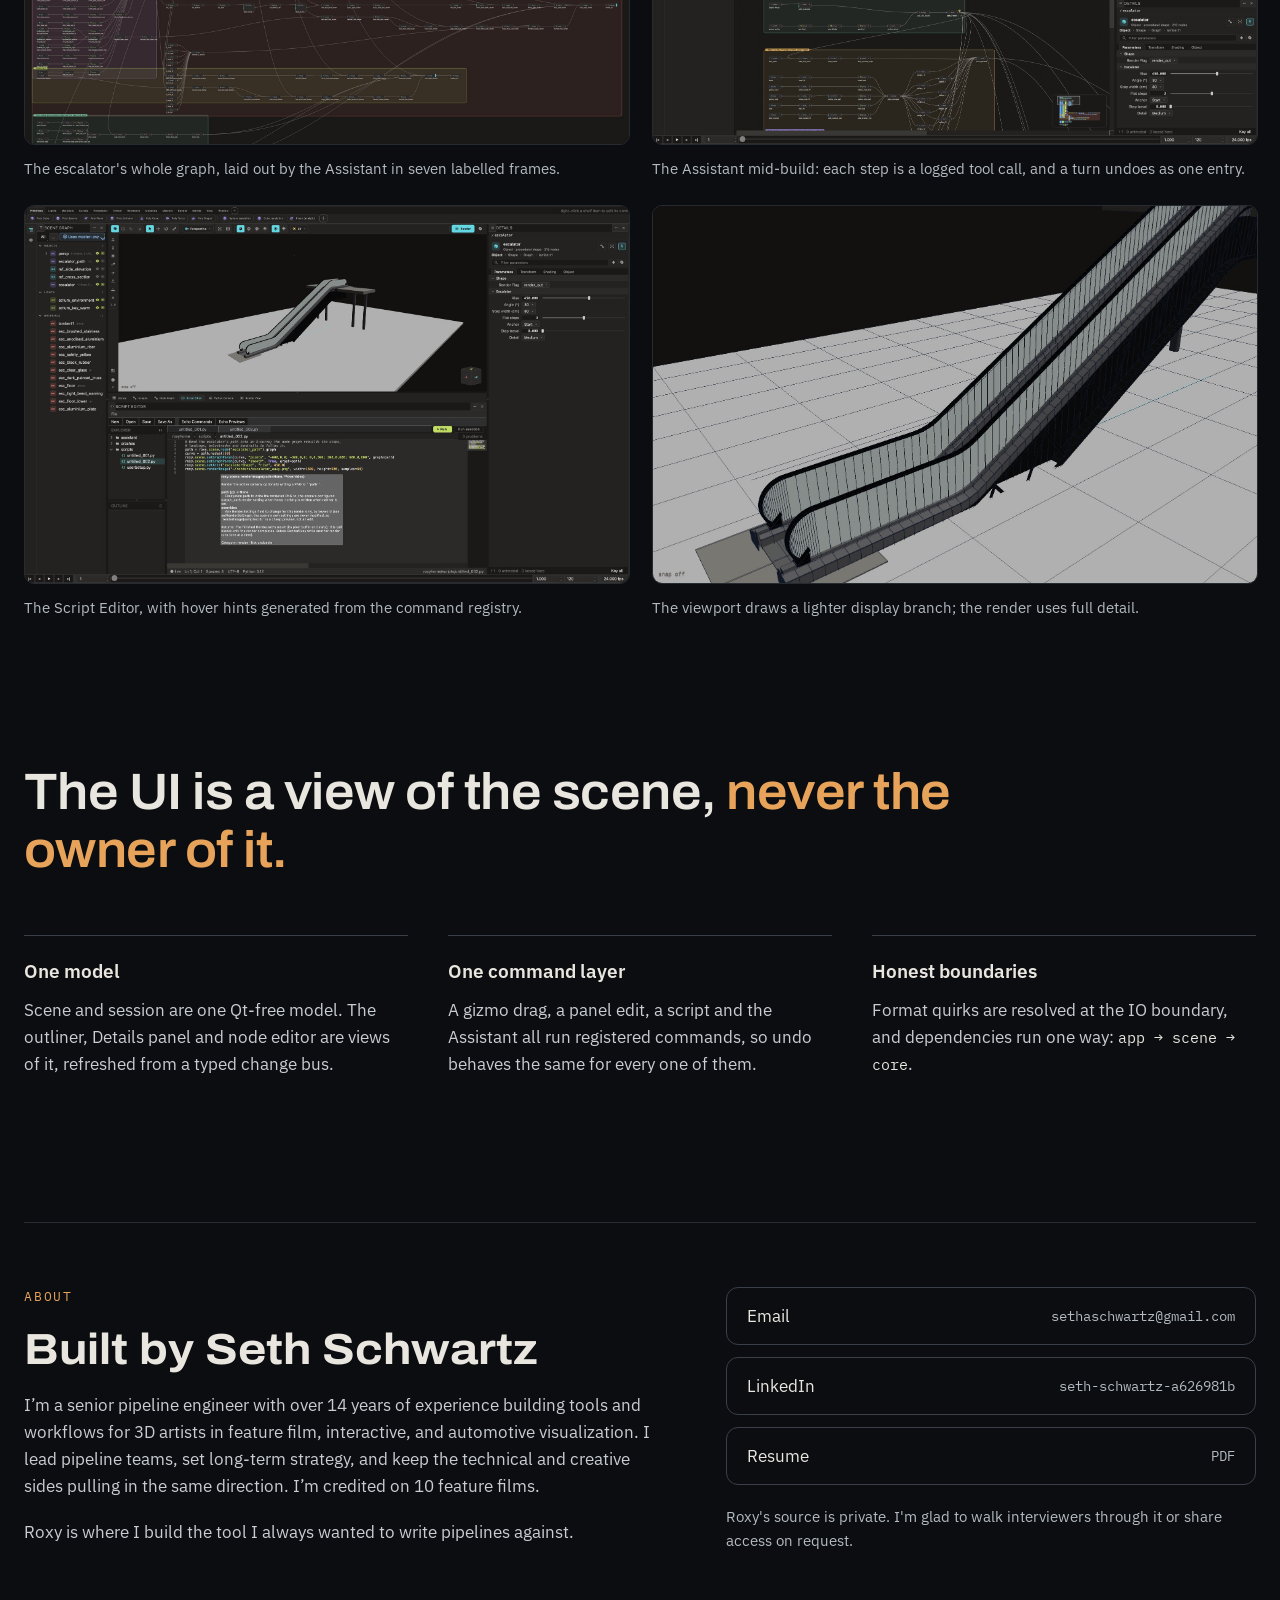
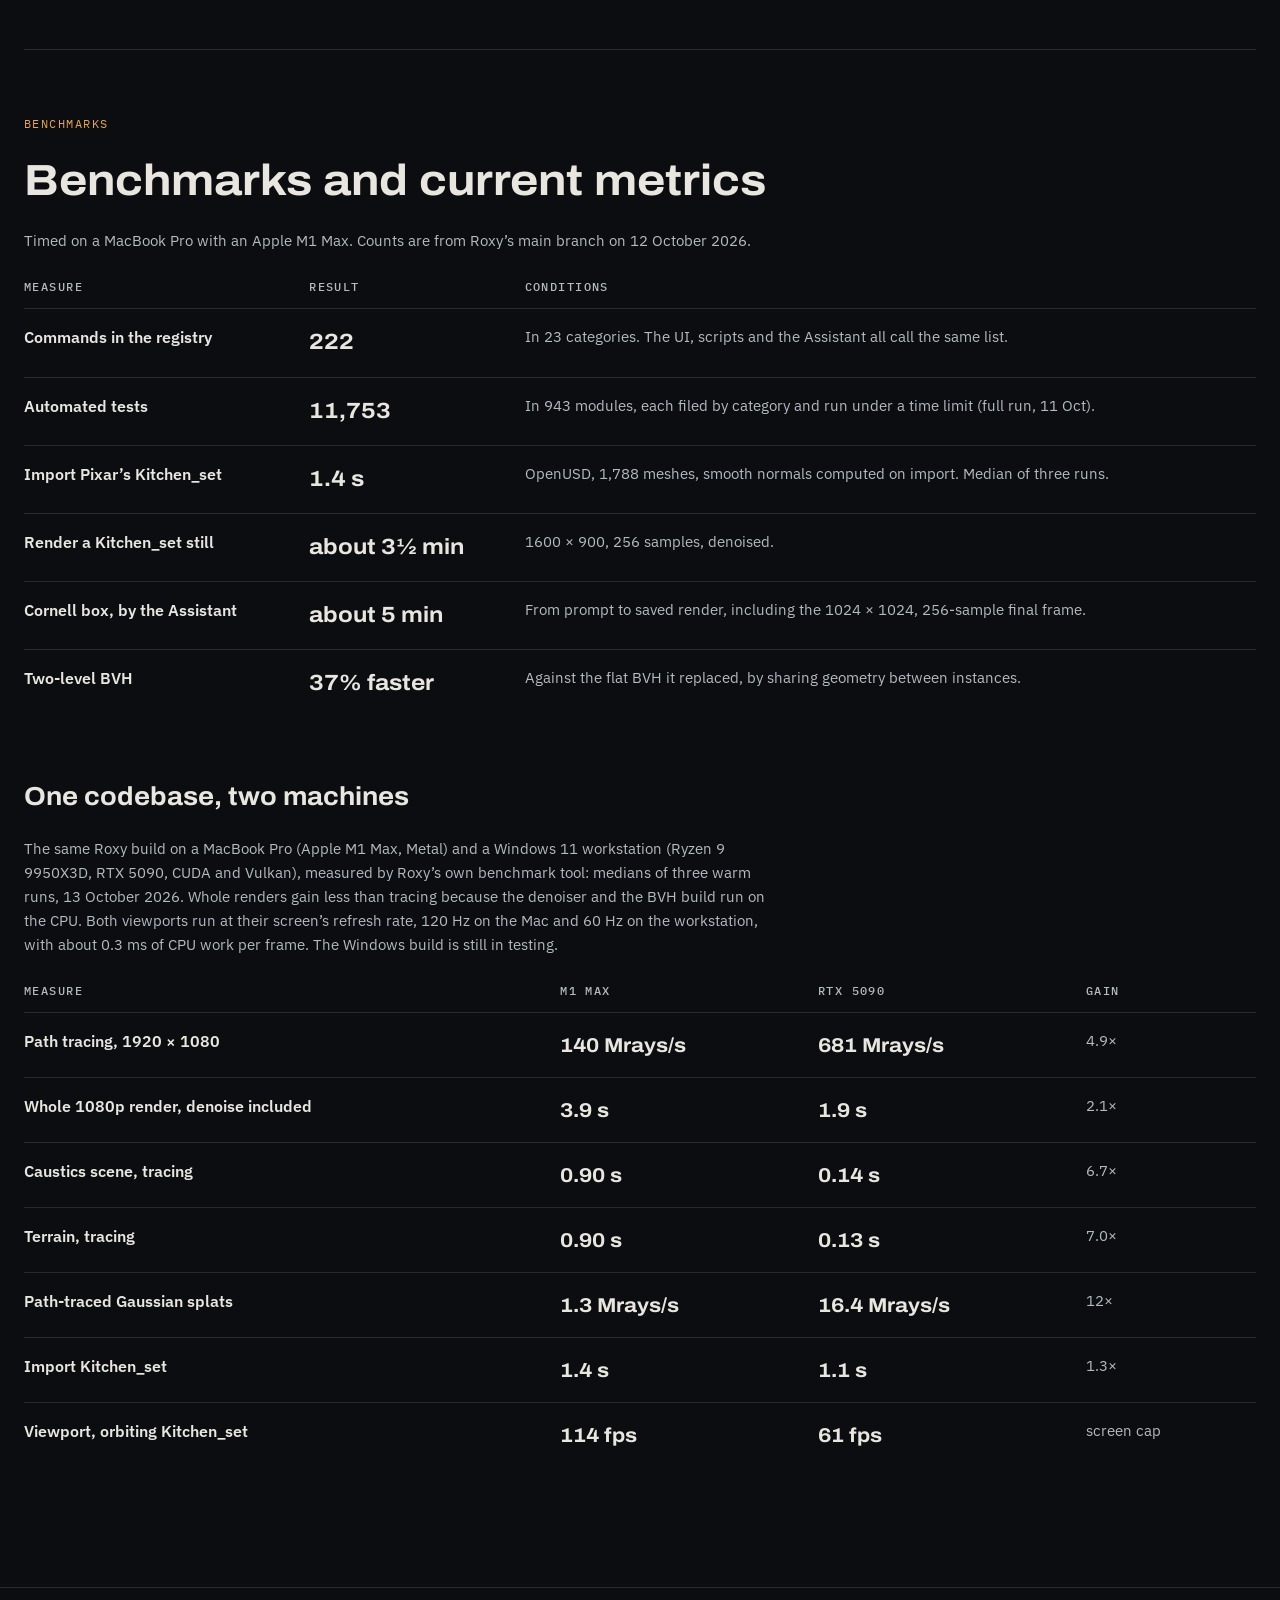
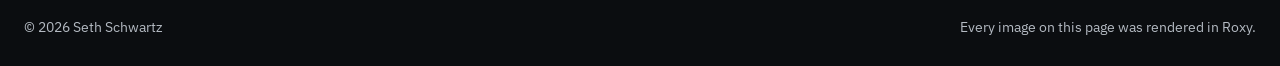
==== commit 881a245d: "Roxy page: Mac vs RTX 5090 benchmarks; Kitchen_set import from the bench median Co-Authored-By: Clau" ====
--- a/roxy/index.html
+++ b/roxy/index.html
@@ -253,20 +253,36 @@
     <div style="border-top: 1px solid #262A31; padding-top: 64px; display: flex; flex-direction: column; gap: 24px">
       <div style="font-family: 'IBM Plex Mono', monospace; font-size: 12px; letter-spacing: 0.12em; color: #E8A35A">BENCHMARKS</div>
       <h2 id="metrics-heading" style="margin: 0; font-family: 'Archivo', sans-serif; font-stretch: 110%; font-weight: 700; font-size: clamp(32px, 3.4vw, 44px); line-height: 1.1">Benchmarks and current metrics</h2>
-      <p style="margin: 0; max-width: 760px; font-size: 15px; color: #B4BAC2">Timed on an Apple M1 Max laptop. Counts are from Roxy’s main branch on 12 October 2026.</p>
+      <p style="margin: 0; max-width: 760px; font-size: 15px; color: #B4BAC2">Timed on a MacBook Pro with an Apple M1 Max. Counts are from Roxy’s main branch on 12 October 2026.</p>
       <div style="overflow-x: auto">
         <table style="width: 100%; min-width: 640px; border-collapse: collapse; font-size: 16px; font-variant-numeric: tabular-nums">
           <thead><tr><th scope="col" style="padding: 0 24px 12px 0; text-align: left; font-family: 'IBM Plex Mono', monospace; font-weight: 500; font-size: 12px; letter-spacing: 0.12em; color: #B4BAC2">MEASURE</th><th scope="col" style="padding: 0 24px 12px 0; text-align: left; font-family: 'IBM Plex Mono', monospace; font-weight: 500; font-size: 12px; letter-spacing: 0.12em; color: #B4BAC2">RESULT</th><th scope="col" style="padding: 0 0 12px; text-align: left; font-family: 'IBM Plex Mono', monospace; font-weight: 500; font-size: 12px; letter-spacing: 0.12em; color: #B4BAC2">CONDITIONS</th></tr></thead>
           <tbody>
           <tr><th scope="row" style="padding: 16px 24px 16px 0; border-top: 1px solid #262A31; vertical-align: top; text-align: left; font-weight: 600">Commands in the registry</th><td style="padding: 16px 24px 16px 0; border-top: 1px solid #262A31; vertical-align: top; font-family: 'Archivo', sans-serif; font-stretch: 110%; font-weight: 700; font-size: 22px; white-space: nowrap">222</td><td style="padding: 16px 24px 16px 0; border-top: 1px solid #262A31; vertical-align: top; color: #B4BAC2; font-size: 15px">In 23 categories. The UI, scripts and the Assistant all call the same list.</td></tr>
           <tr><th scope="row" style="padding: 16px 24px 16px 0; border-top: 1px solid #262A31; vertical-align: top; text-align: left; font-weight: 600">Automated tests</th><td style="padding: 16px 24px 16px 0; border-top: 1px solid #262A31; vertical-align: top; font-family: 'Archivo', sans-serif; font-stretch: 110%; font-weight: 700; font-size: 22px; white-space: nowrap">11,753</td><td style="padding: 16px 24px 16px 0; border-top: 1px solid #262A31; vertical-align: top; color: #B4BAC2; font-size: 15px">In 943 modules, each filed by category and run under a time limit (full run, 11 Oct).</td></tr>
-          <tr><th scope="row" style="padding: 16px 24px 16px 0; border-top: 1px solid #262A31; vertical-align: top; text-align: left; font-weight: 600">Import Pixar’s Kitchen_set</th><td style="padding: 16px 24px 16px 0; border-top: 1px solid #262A31; vertical-align: top; font-family: 'Archivo', sans-serif; font-stretch: 110%; font-weight: 700; font-size: 22px; white-space: nowrap">1.25 s</td><td style="padding: 16px 24px 16px 0; border-top: 1px solid #262A31; vertical-align: top; color: #B4BAC2; font-size: 15px">OpenUSD, 1,788 meshes, 536,949 triangles, smooth normals computed on import.</td></tr>
+          <tr><th scope="row" style="padding: 16px 24px 16px 0; border-top: 1px solid #262A31; vertical-align: top; text-align: left; font-weight: 600">Import Pixar’s Kitchen_set</th><td style="padding: 16px 24px 16px 0; border-top: 1px solid #262A31; vertical-align: top; font-family: 'Archivo', sans-serif; font-stretch: 110%; font-weight: 700; font-size: 22px; white-space: nowrap">1.4 s</td><td style="padding: 16px 24px 16px 0; border-top: 1px solid #262A31; vertical-align: top; color: #B4BAC2; font-size: 15px">OpenUSD, 1,788 meshes, smooth normals computed on import. Median of three runs.</td></tr>
           <tr><th scope="row" style="padding: 16px 24px 16px 0; border-top: 1px solid #262A31; vertical-align: top; text-align: left; font-weight: 600">Render a Kitchen_set still</th><td style="padding: 16px 24px 16px 0; border-top: 1px solid #262A31; vertical-align: top; font-family: 'Archivo', sans-serif; font-stretch: 110%; font-weight: 700; font-size: 22px; white-space: nowrap">about 3½ min</td><td style="padding: 16px 24px 16px 0; border-top: 1px solid #262A31; vertical-align: top; color: #B4BAC2; font-size: 15px">1600 × 900, 256 samples, denoised.</td></tr>
           <tr><th scope="row" style="padding: 16px 24px 16px 0; border-top: 1px solid #262A31; vertical-align: top; text-align: left; font-weight: 600">Cornell box, by the Assistant</th><td style="padding: 16px 24px 16px 0; border-top: 1px solid #262A31; vertical-align: top; font-family: 'Archivo', sans-serif; font-stretch: 110%; font-weight: 700; font-size: 22px; white-space: nowrap">about 5 min</td><td style="padding: 16px 24px 16px 0; border-top: 1px solid #262A31; vertical-align: top; color: #B4BAC2; font-size: 15px">From prompt to saved render, including the 1024 × 1024, 256-sample final frame.</td></tr>
           <tr><th scope="row" style="padding: 16px 24px 16px 0; border-top: 1px solid #262A31; vertical-align: top; text-align: left; font-weight: 600">Two-level BVH</th><td style="padding: 16px 24px 16px 0; border-top: 1px solid #262A31; vertical-align: top; font-family: 'Archivo', sans-serif; font-stretch: 110%; font-weight: 700; font-size: 22px; white-space: nowrap">37% faster</td><td style="padding: 16px 24px 16px 0; border-top: 1px solid #262A31; vertical-align: top; color: #B4BAC2; font-size: 15px">Against the flat BVH it replaced, by sharing geometry between instances.</td></tr>
           </tbody>
         </table>
       </div>
+      <h3 style="margin: 40px 0 0; font-family: 'Archivo', sans-serif; font-stretch: 105%; font-weight: 700; font-size: 26px; line-height: 1.2">One codebase, two machines</h3>
+      <p style="margin: 0; max-width: 760px; font-size: 15px; color: #B4BAC2">The same Roxy build on a MacBook Pro (Apple M1 Max, Metal) and a Windows 11 workstation (Ryzen 9 9950X3D, RTX 5090, CUDA and Vulkan), measured by Roxy’s own benchmark tool: medians of three warm runs, 13 October 2026. Whole renders gain less than tracing because the denoiser and the BVH build run on the CPU. Both viewports run at their screen’s refresh rate, 120 Hz on the Mac and 60 Hz on the workstation, with about 0.3 ms of CPU work per frame. The Windows build is still in testing.</p>
+      <div style="overflow-x: auto">
+        <table style="width: 100%; min-width: 640px; border-collapse: collapse; font-size: 16px; font-variant-numeric: tabular-nums">
+          <thead><tr><th scope="col" style="padding: 0 24px 12px 0; text-align: left; font-family: 'IBM Plex Mono', monospace; font-weight: 500; font-size: 12px; letter-spacing: 0.12em; color: #B4BAC2">MEASURE</th><th scope="col" style="padding: 0 24px 12px 0; text-align: left; font-family: 'IBM Plex Mono', monospace; font-weight: 500; font-size: 12px; letter-spacing: 0.12em; color: #B4BAC2">M1 MAX</th><th scope="col" style="padding: 0 24px 12px 0; text-align: left; font-family: 'IBM Plex Mono', monospace; font-weight: 500; font-size: 12px; letter-spacing: 0.12em; color: #B4BAC2">RTX 5090</th><th scope="col" style="padding: 0 24px 12px 0; text-align: left; font-family: 'IBM Plex Mono', monospace; font-weight: 500; font-size: 12px; letter-spacing: 0.12em; color: #B4BAC2; padding-right: 0">GAIN</th></tr></thead>
+          <tbody>
+          <tr><th scope="row" style="padding: 16px 24px 16px 0; border-top: 1px solid #262A31; vertical-align: top; text-align: left; font-weight: 600">Path tracing, 1920 × 1080</th><td style="padding: 16px 24px 16px 0; border-top: 1px solid #262A31; vertical-align: top; font-family: 'Archivo', sans-serif; font-stretch: 110%; font-weight: 700; font-size: 20px; white-space: nowrap">140 Mrays/s</td><td style="padding: 16px 24px 16px 0; border-top: 1px solid #262A31; vertical-align: top; font-family: 'Archivo', sans-serif; font-stretch: 110%; font-weight: 700; font-size: 20px; white-space: nowrap">681 Mrays/s</td><td style="padding: 16px 24px 16px 0; border-top: 1px solid #262A31; vertical-align: top; color: #B4BAC2; font-size: 15px; white-space: nowrap">4.9×</td></tr>
+          <tr><th scope="row" style="padding: 16px 24px 16px 0; border-top: 1px solid #262A31; vertical-align: top; text-align: left; font-weight: 600">Whole 1080p render, denoise included</th><td style="padding: 16px 24px 16px 0; border-top: 1px solid #262A31; vertical-align: top; font-family: 'Archivo', sans-serif; font-stretch: 110%; font-weight: 700; font-size: 20px; white-space: nowrap">3.9 s</td><td style="padding: 16px 24px 16px 0; border-top: 1px solid #262A31; vertical-align: top; font-family: 'Archivo', sans-serif; font-stretch: 110%; font-weight: 700; font-size: 20px; white-space: nowrap">1.9 s</td><td style="padding: 16px 24px 16px 0; border-top: 1px solid #262A31; vertical-align: top; color: #B4BAC2; font-size: 15px; white-space: nowrap">2.1×</td></tr>
+          <tr><th scope="row" style="padding: 16px 24px 16px 0; border-top: 1px solid #262A31; vertical-align: top; text-align: left; font-weight: 600">Caustics scene, tracing</th><td style="padding: 16px 24px 16px 0; border-top: 1px solid #262A31; vertical-align: top; font-family: 'Archivo', sans-serif; font-stretch: 110%; font-weight: 700; font-size: 20px; white-space: nowrap">0.90 s</td><td style="padding: 16px 24px 16px 0; border-top: 1px solid #262A31; vertical-align: top; font-family: 'Archivo', sans-serif; font-stretch: 110%; font-weight: 700; font-size: 20px; white-space: nowrap">0.14 s</td><td style="padding: 16px 24px 16px 0; border-top: 1px solid #262A31; vertical-align: top; color: #B4BAC2; font-size: 15px; white-space: nowrap">6.7×</td></tr>
+          <tr><th scope="row" style="padding: 16px 24px 16px 0; border-top: 1px solid #262A31; vertical-align: top; text-align: left; font-weight: 600">Terrain, tracing</th><td style="padding: 16px 24px 16px 0; border-top: 1px solid #262A31; vertical-align: top; font-family: 'Archivo', sans-serif; font-stretch: 110%; font-weight: 700; font-size: 20px; white-space: nowrap">0.90 s</td><td style="padding: 16px 24px 16px 0; border-top: 1px solid #262A31; vertical-align: top; font-family: 'Archivo', sans-serif; font-stretch: 110%; font-weight: 700; font-size: 20px; white-space: nowrap">0.13 s</td><td style="padding: 16px 24px 16px 0; border-top: 1px solid #262A31; vertical-align: top; color: #B4BAC2; font-size: 15px; white-space: nowrap">7.0×</td></tr>
+          <tr><th scope="row" style="padding: 16px 24px 16px 0; border-top: 1px solid #262A31; vertical-align: top; text-align: left; font-weight: 600">Path-traced Gaussian splats</th><td style="padding: 16px 24px 16px 0; border-top: 1px solid #262A31; vertical-align: top; font-family: 'Archivo', sans-serif; font-stretch: 110%; font-weight: 700; font-size: 20px; white-space: nowrap">1.3 Mrays/s</td><td style="padding: 16px 24px 16px 0; border-top: 1px solid #262A31; vertical-align: top; font-family: 'Archivo', sans-serif; font-stretch: 110%; font-weight: 700; font-size: 20px; white-space: nowrap">16.4 Mrays/s</td><td style="padding: 16px 24px 16px 0; border-top: 1px solid #262A31; vertical-align: top; color: #B4BAC2; font-size: 15px; white-space: nowrap">12×</td></tr>
+          <tr><th scope="row" style="padding: 16px 24px 16px 0; border-top: 1px solid #262A31; vertical-align: top; text-align: left; font-weight: 600">Import Kitchen_set</th><td style="padding: 16px 24px 16px 0; border-top: 1px solid #262A31; vertical-align: top; font-family: 'Archivo', sans-serif; font-stretch: 110%; font-weight: 700; font-size: 20px; white-space: nowrap">1.4 s</td><td style="padding: 16px 24px 16px 0; border-top: 1px solid #262A31; vertical-align: top; font-family: 'Archivo', sans-serif; font-stretch: 110%; font-weight: 700; font-size: 20px; white-space: nowrap">1.1 s</td><td style="padding: 16px 24px 16px 0; border-top: 1px solid #262A31; vertical-align: top; color: #B4BAC2; font-size: 15px; white-space: nowrap">1.3×</td></tr>
+          <tr><th scope="row" style="padding: 16px 24px 16px 0; border-top: 1px solid #262A31; vertical-align: top; text-align: left; font-weight: 600">Viewport, orbiting Kitchen_set</th><td style="padding: 16px 24px 16px 0; border-top: 1px solid #262A31; vertical-align: top; font-family: 'Archivo', sans-serif; font-stretch: 110%; font-weight: 700; font-size: 20px; white-space: nowrap">114 fps</td><td style="padding: 16px 24px 16px 0; border-top: 1px solid #262A31; vertical-align: top; font-family: 'Archivo', sans-serif; font-stretch: 110%; font-weight: 700; font-size: 20px; white-space: nowrap">61 fps</td><td style="padding: 16px 24px 16px 0; border-top: 1px solid #262A31; vertical-align: top; color: #B4BAC2; font-size: 15px; white-space: nowrap">screen cap</td></tr>
+          </tbody>
+        </table>
+      </div>
     </div>
   </section>
 
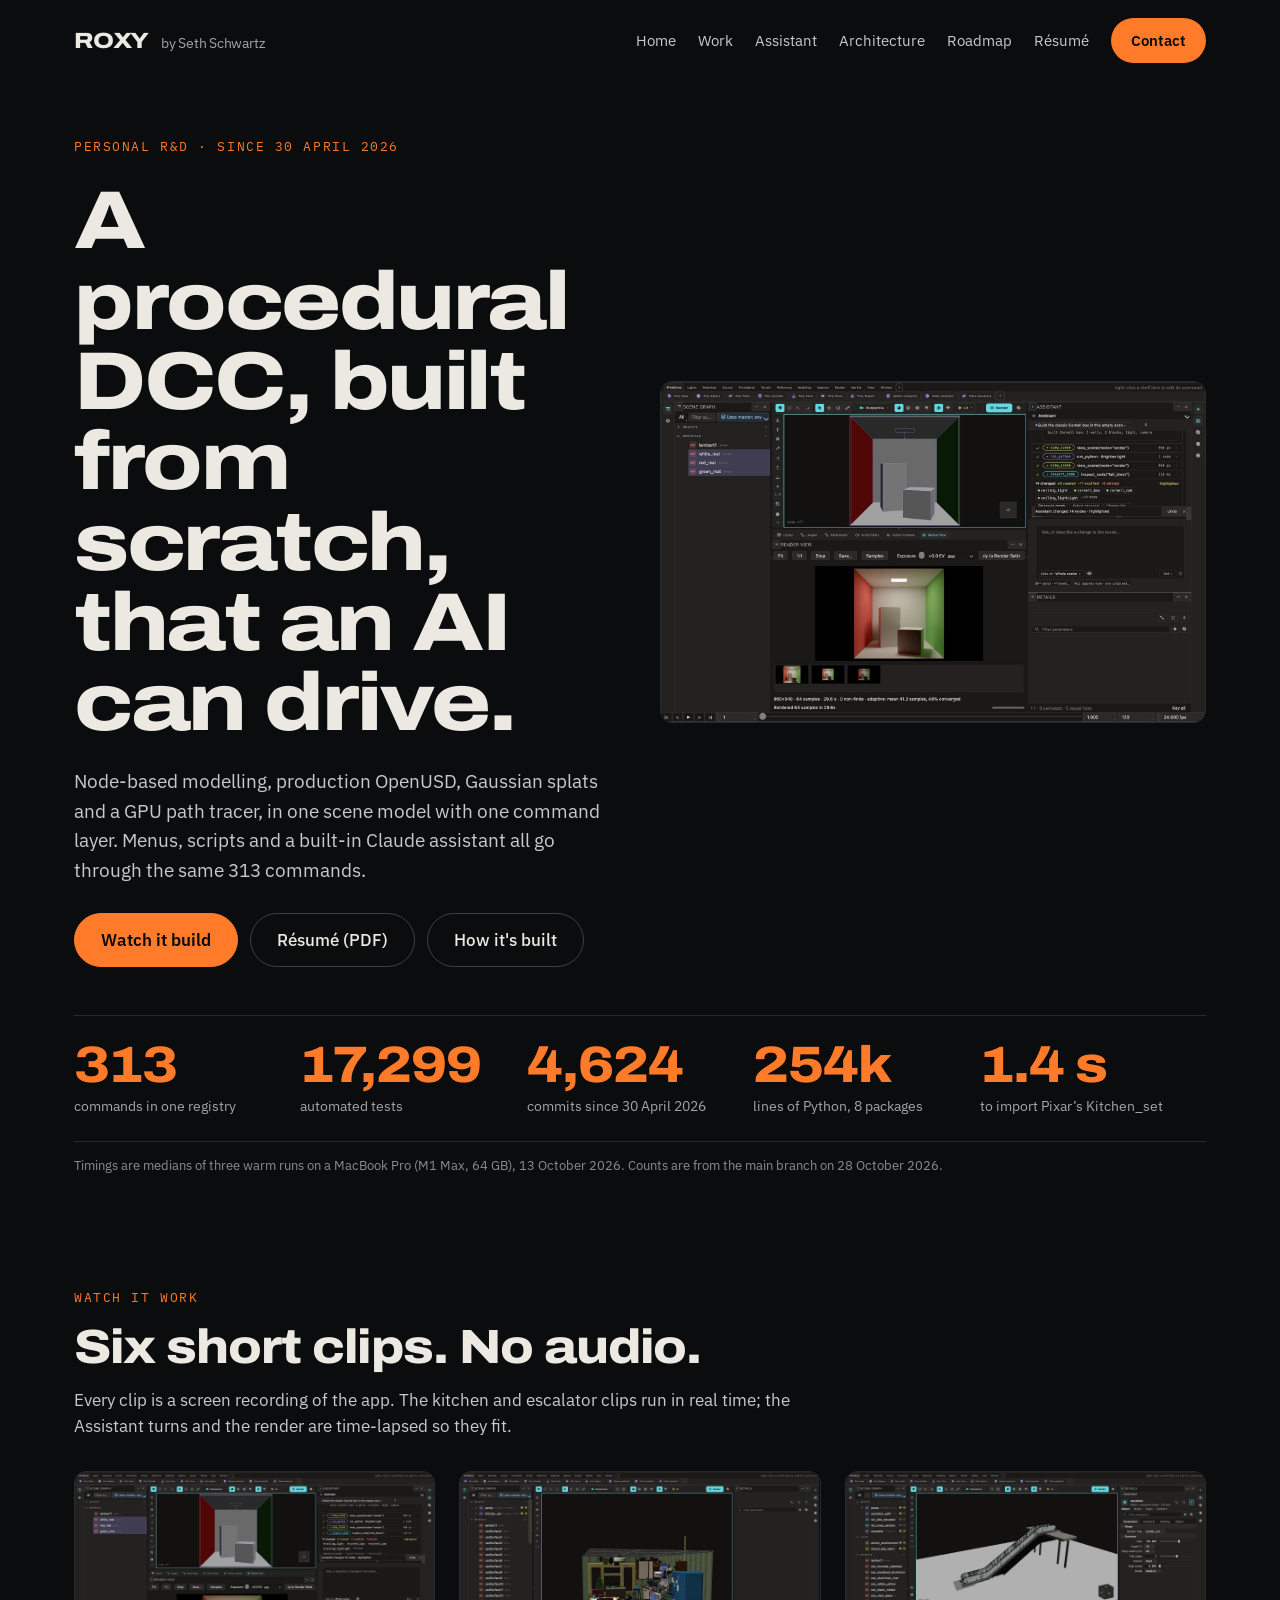
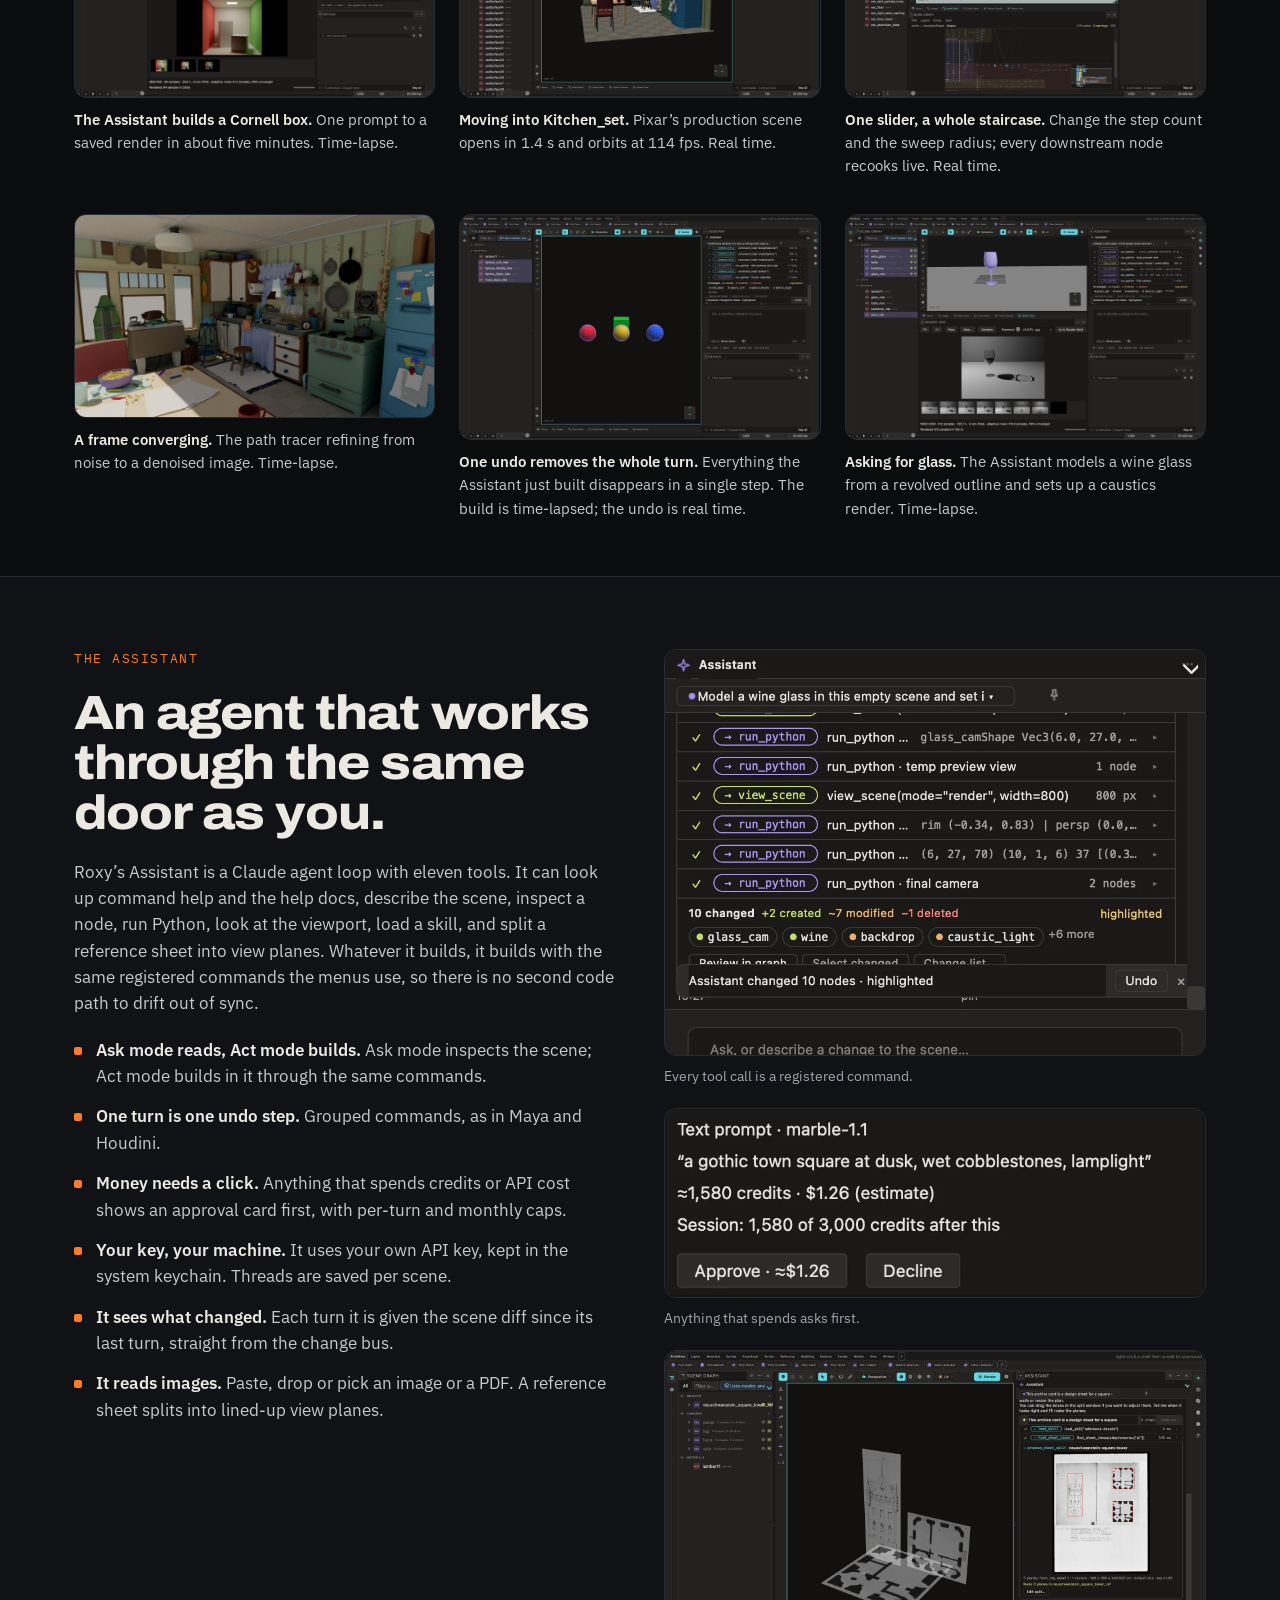
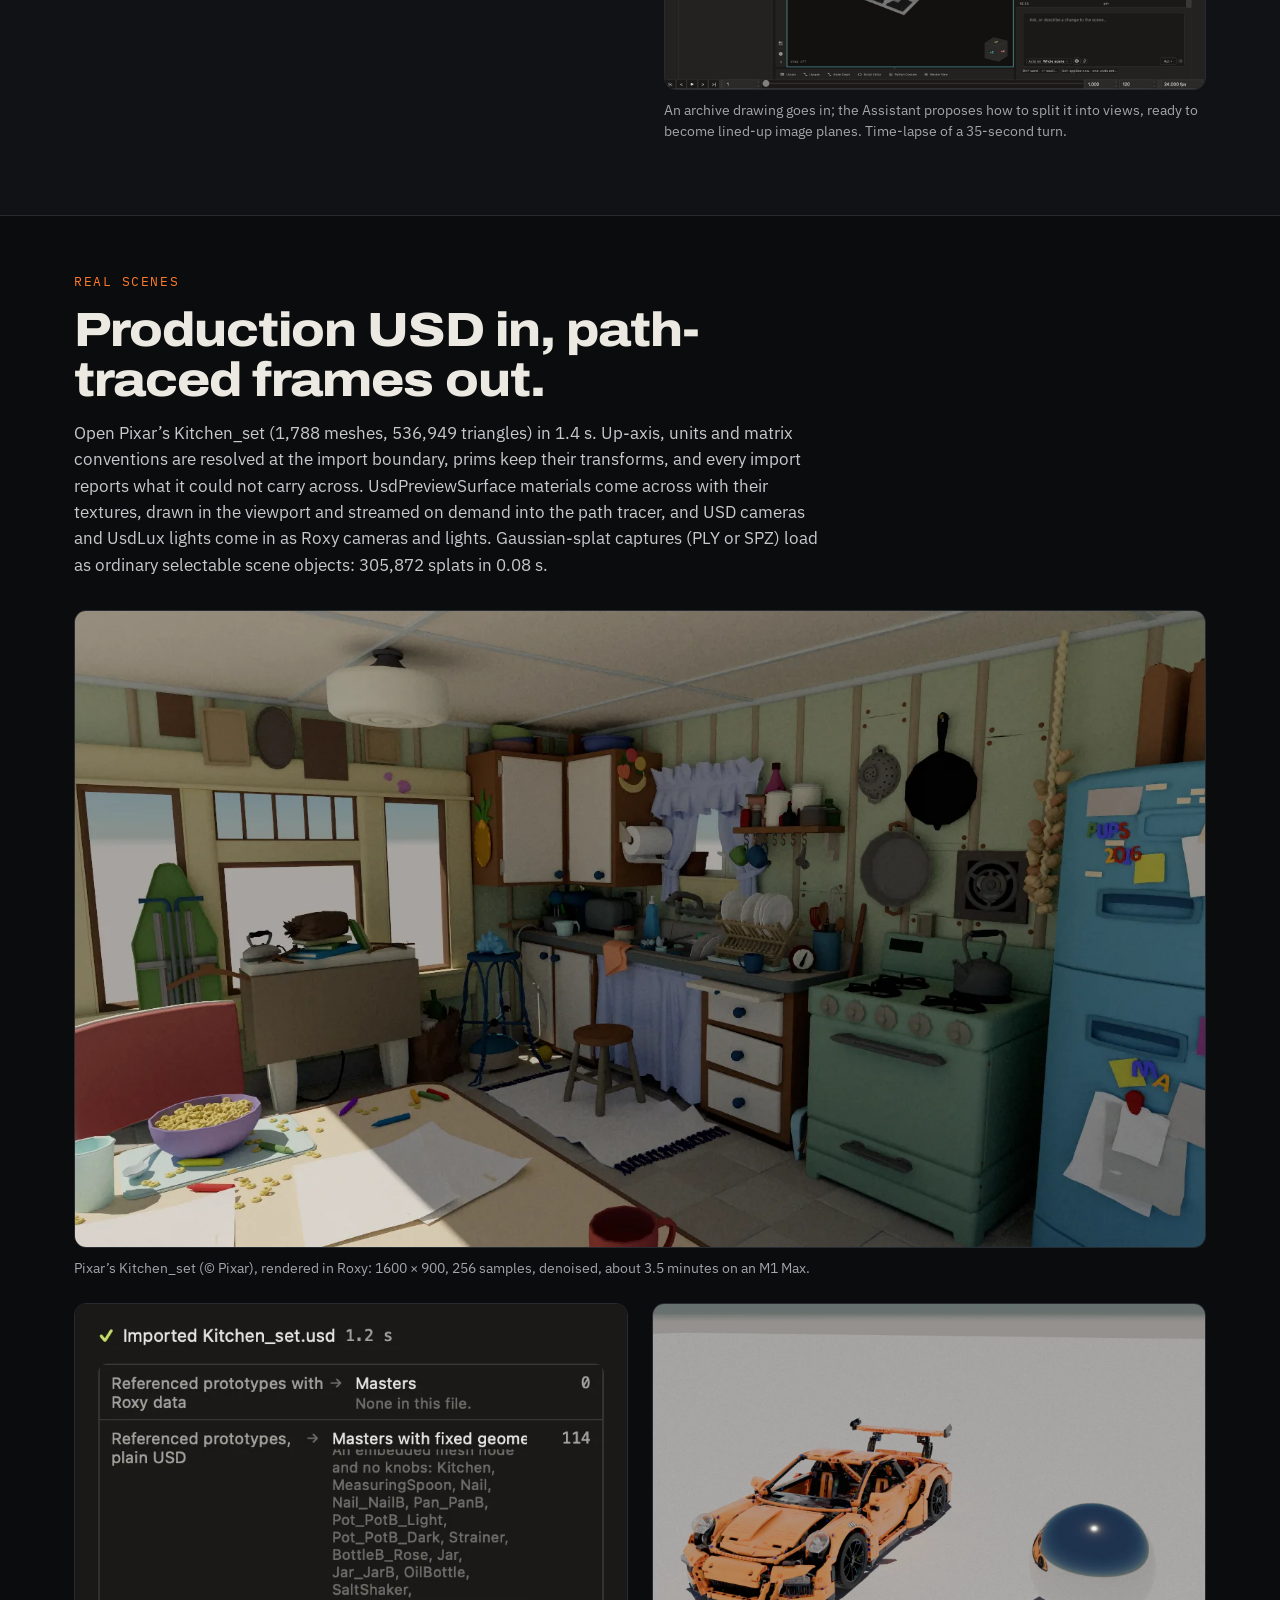
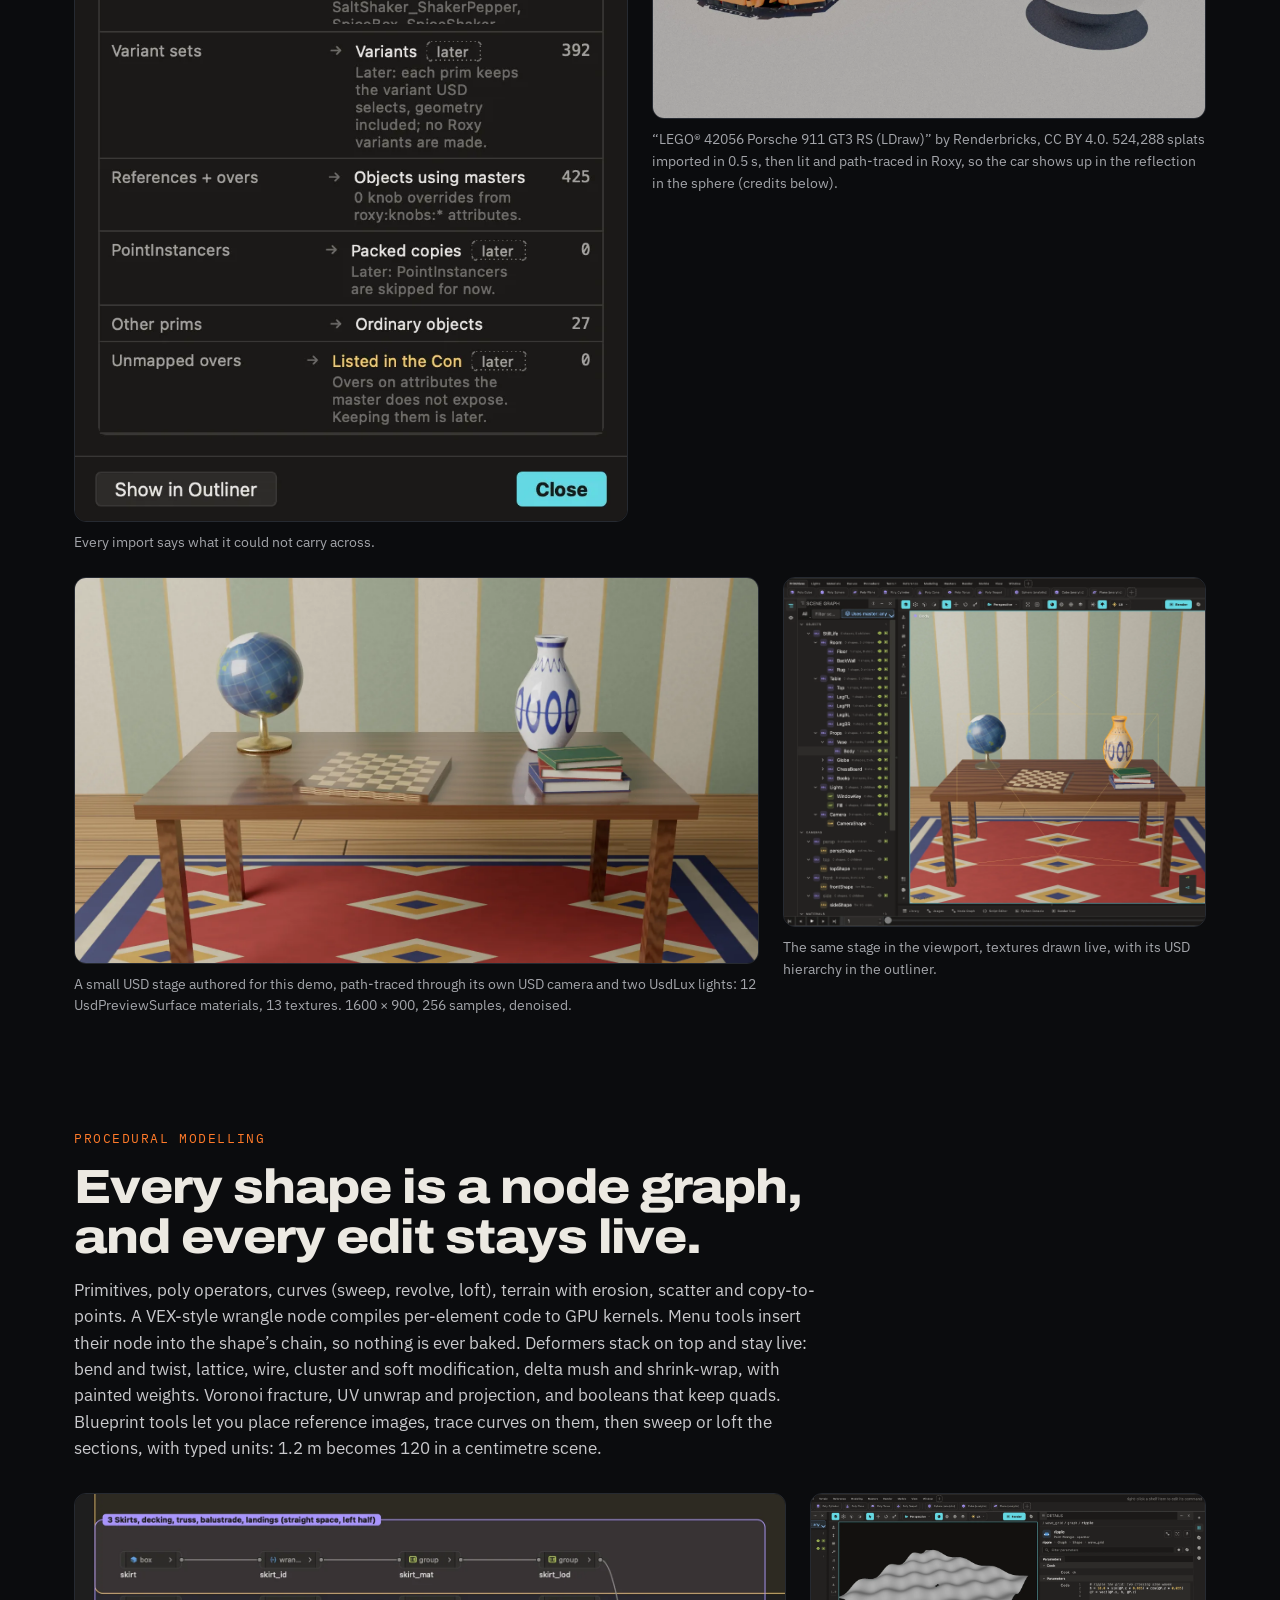
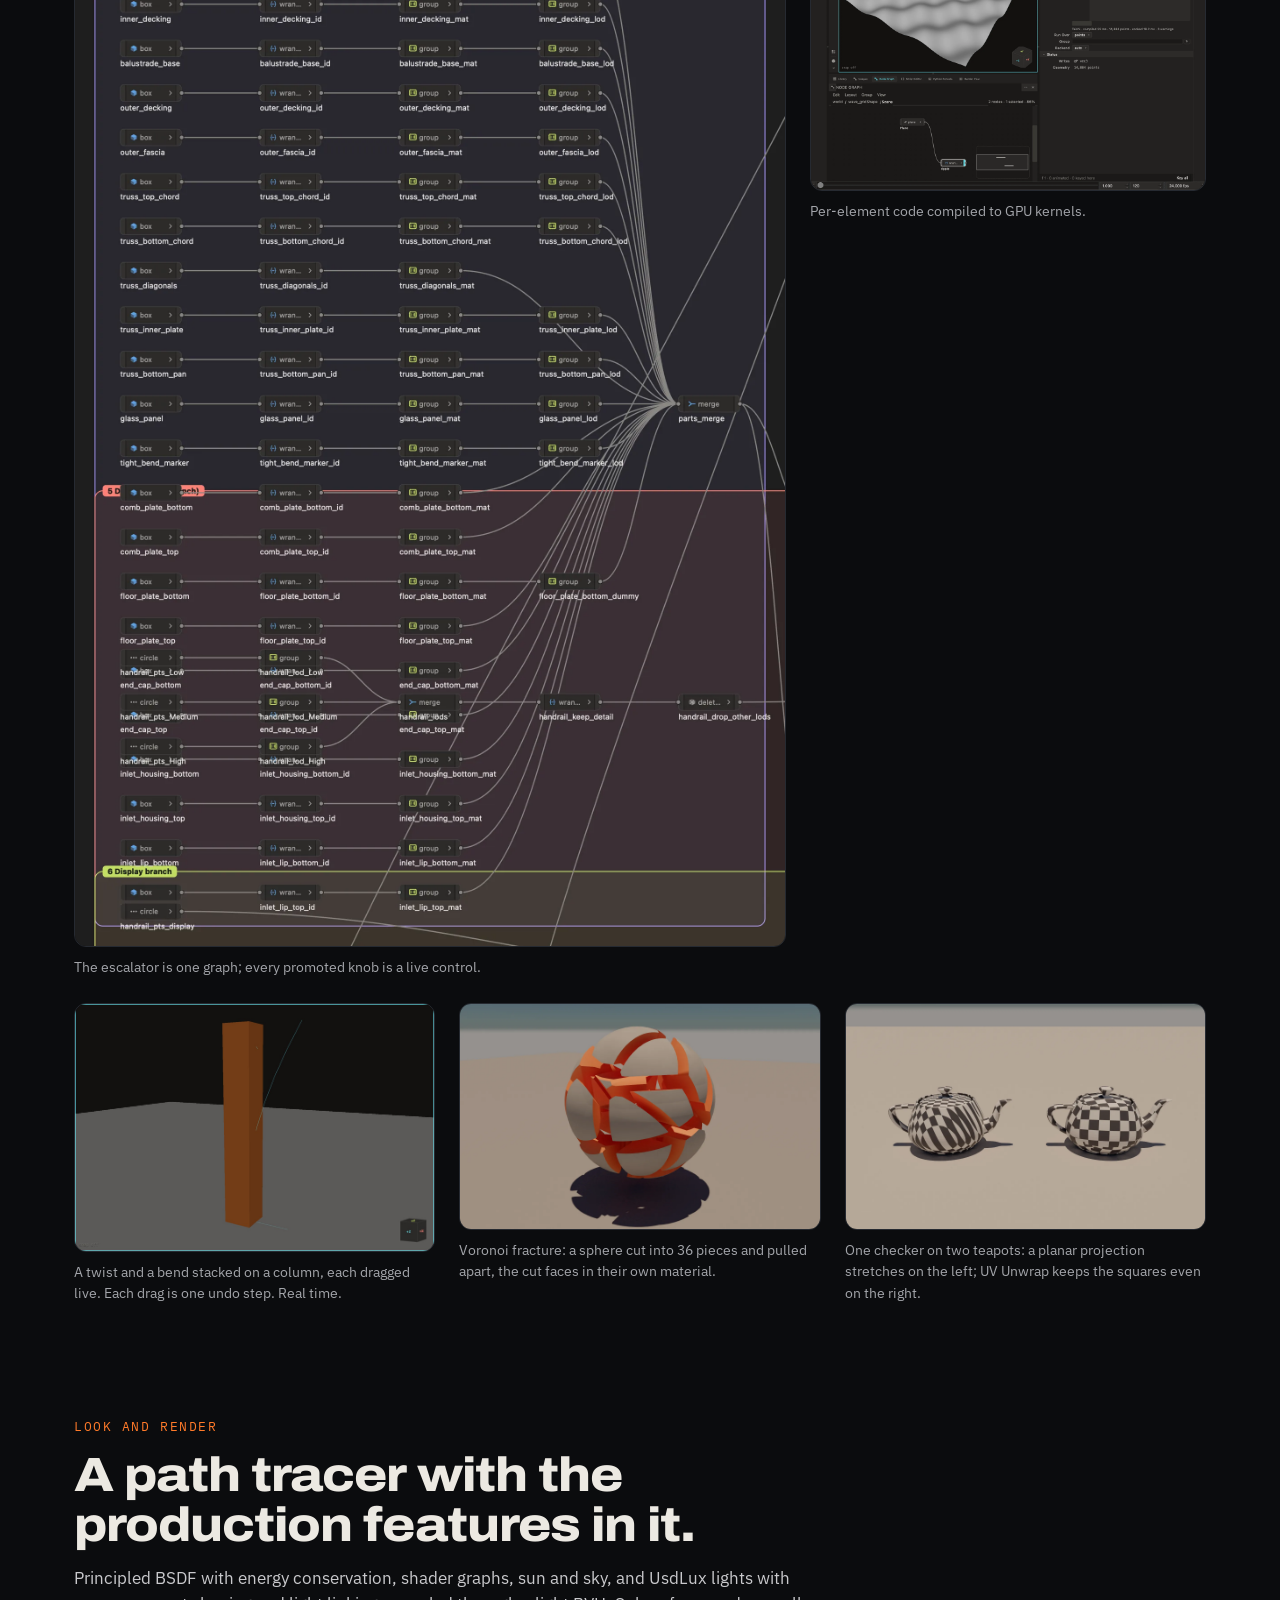
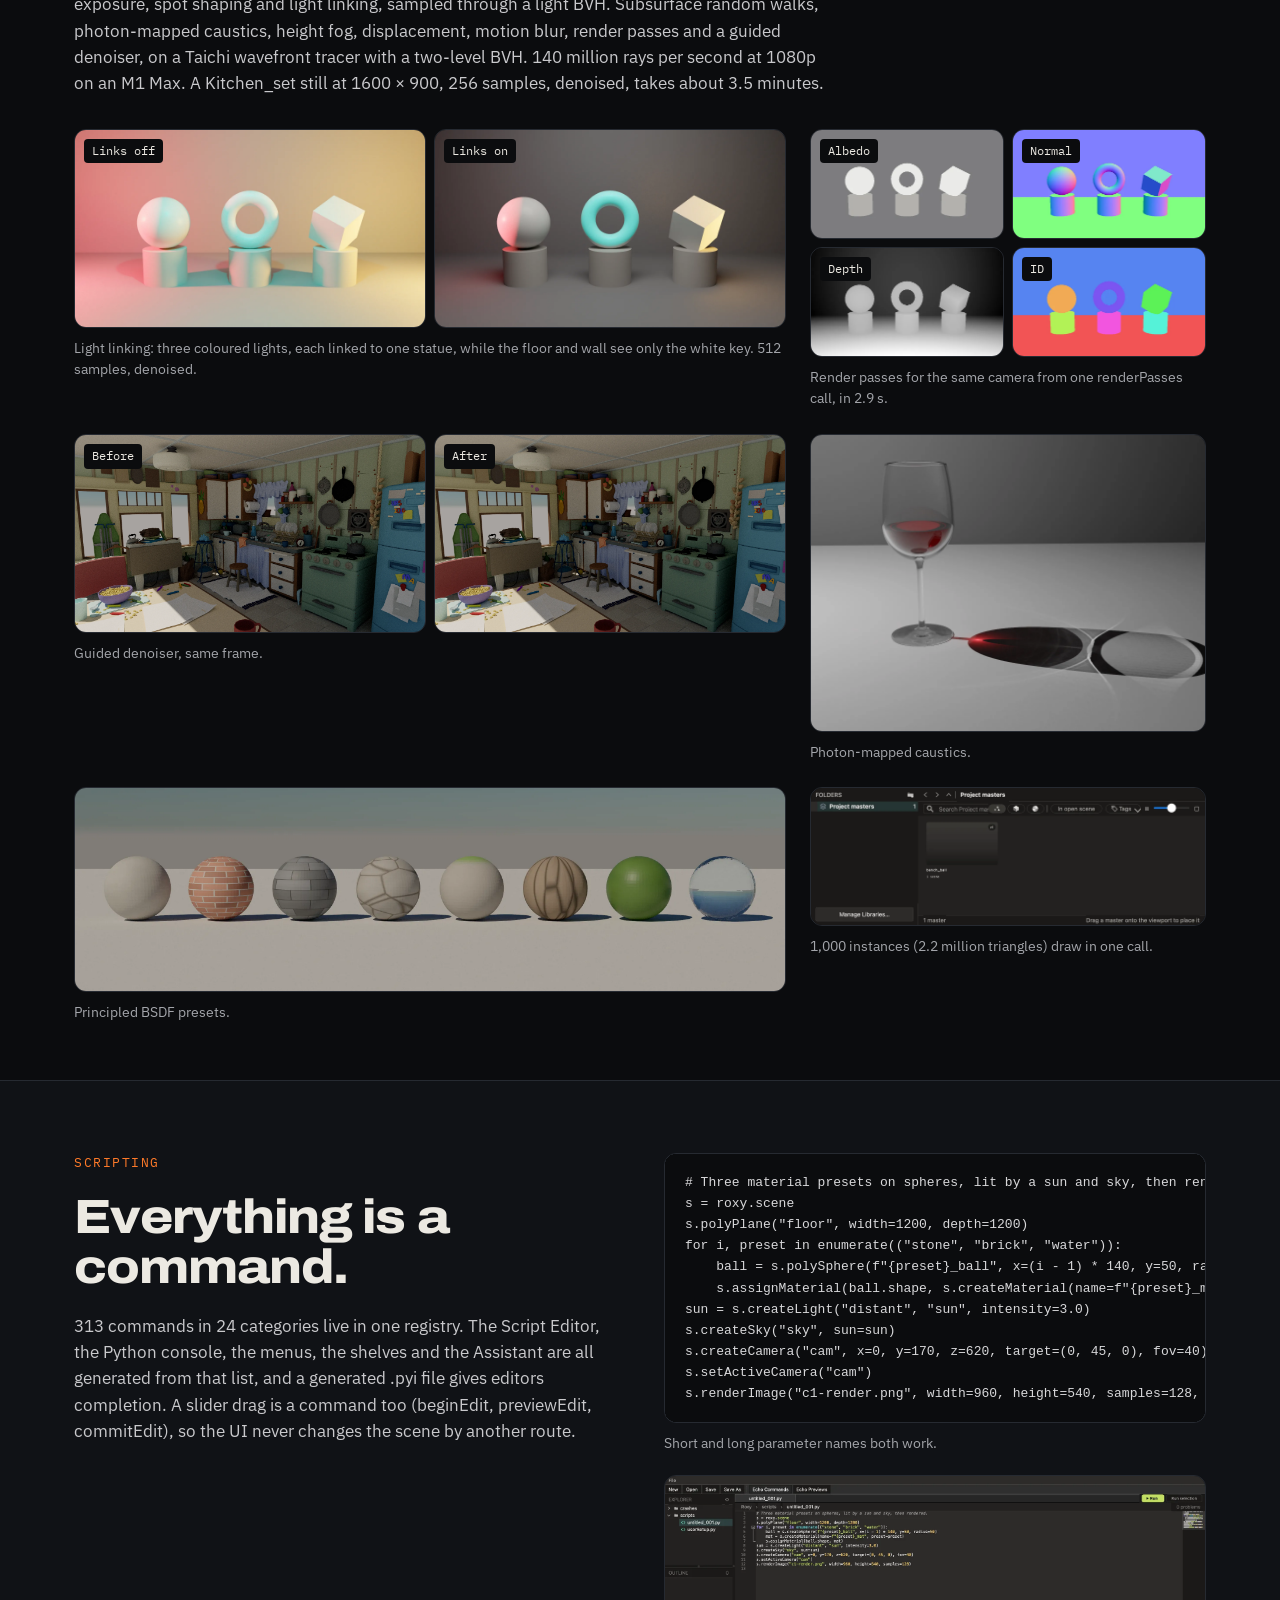
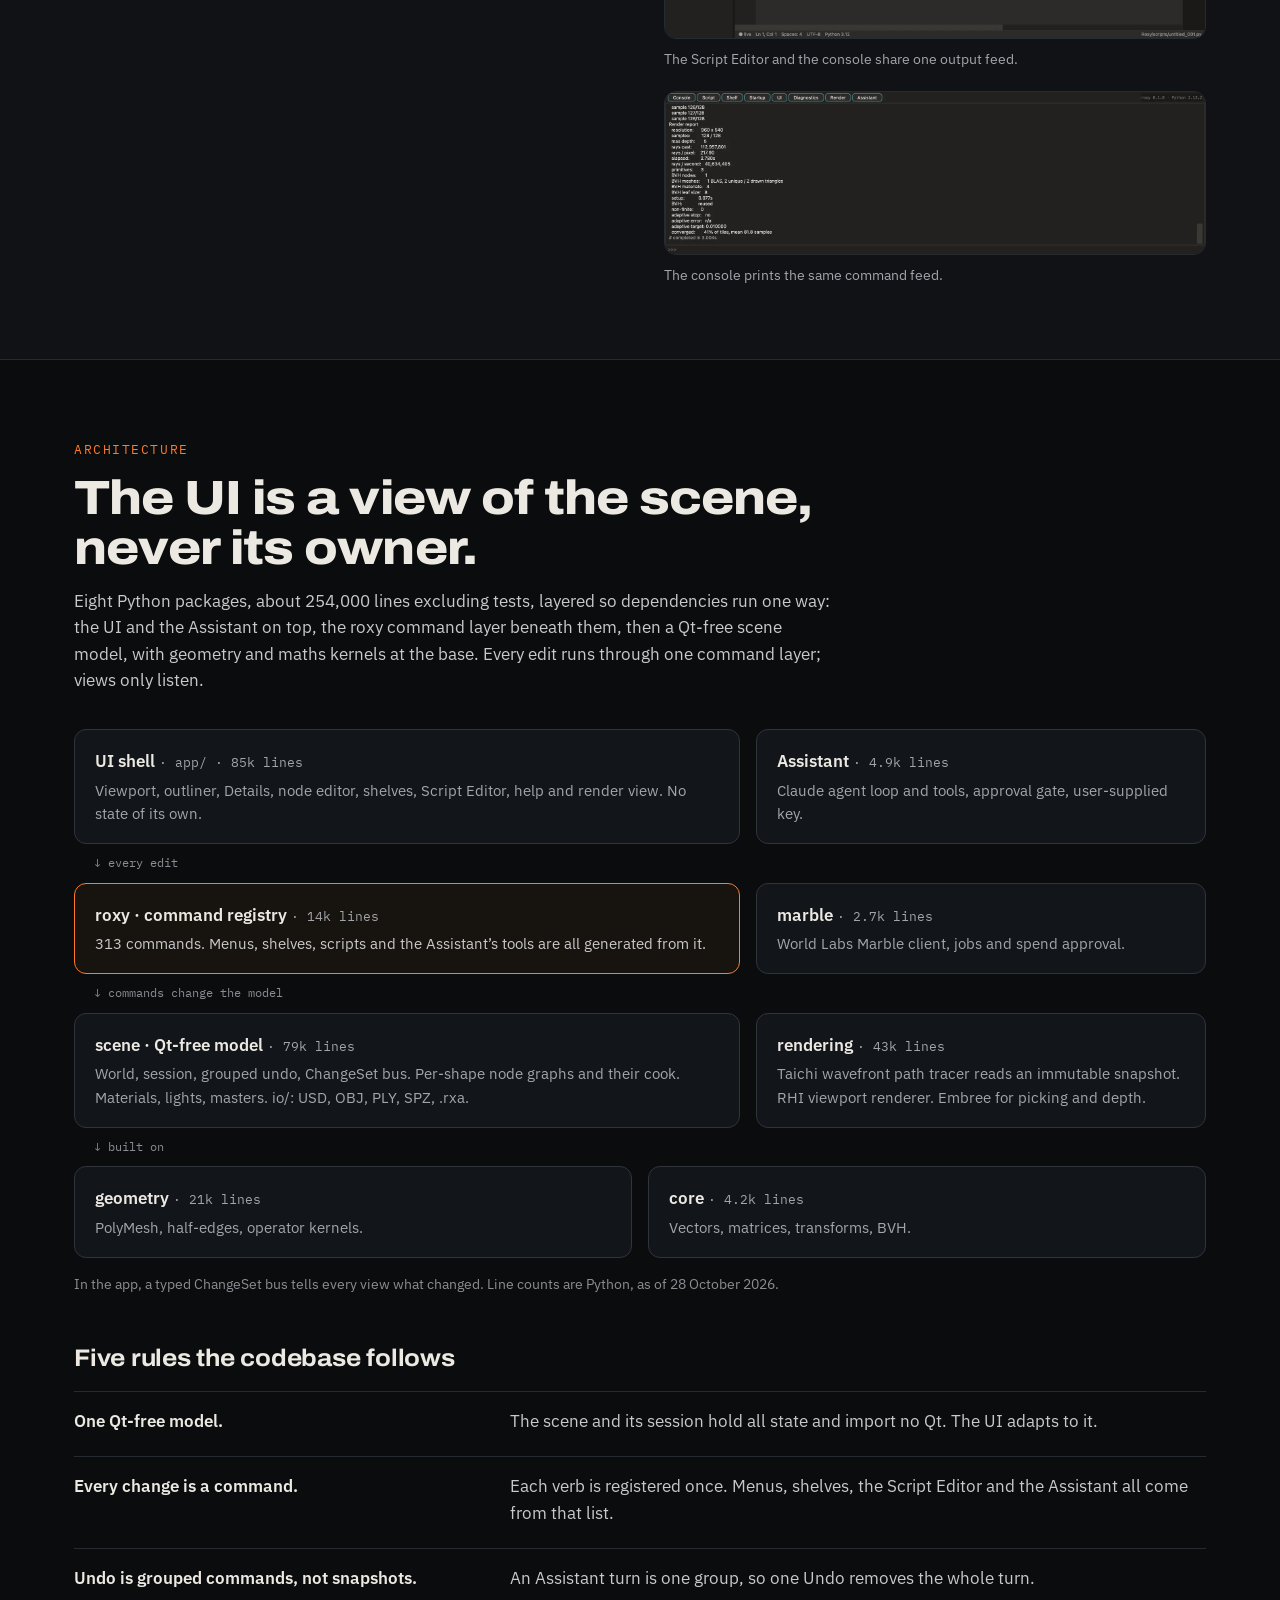
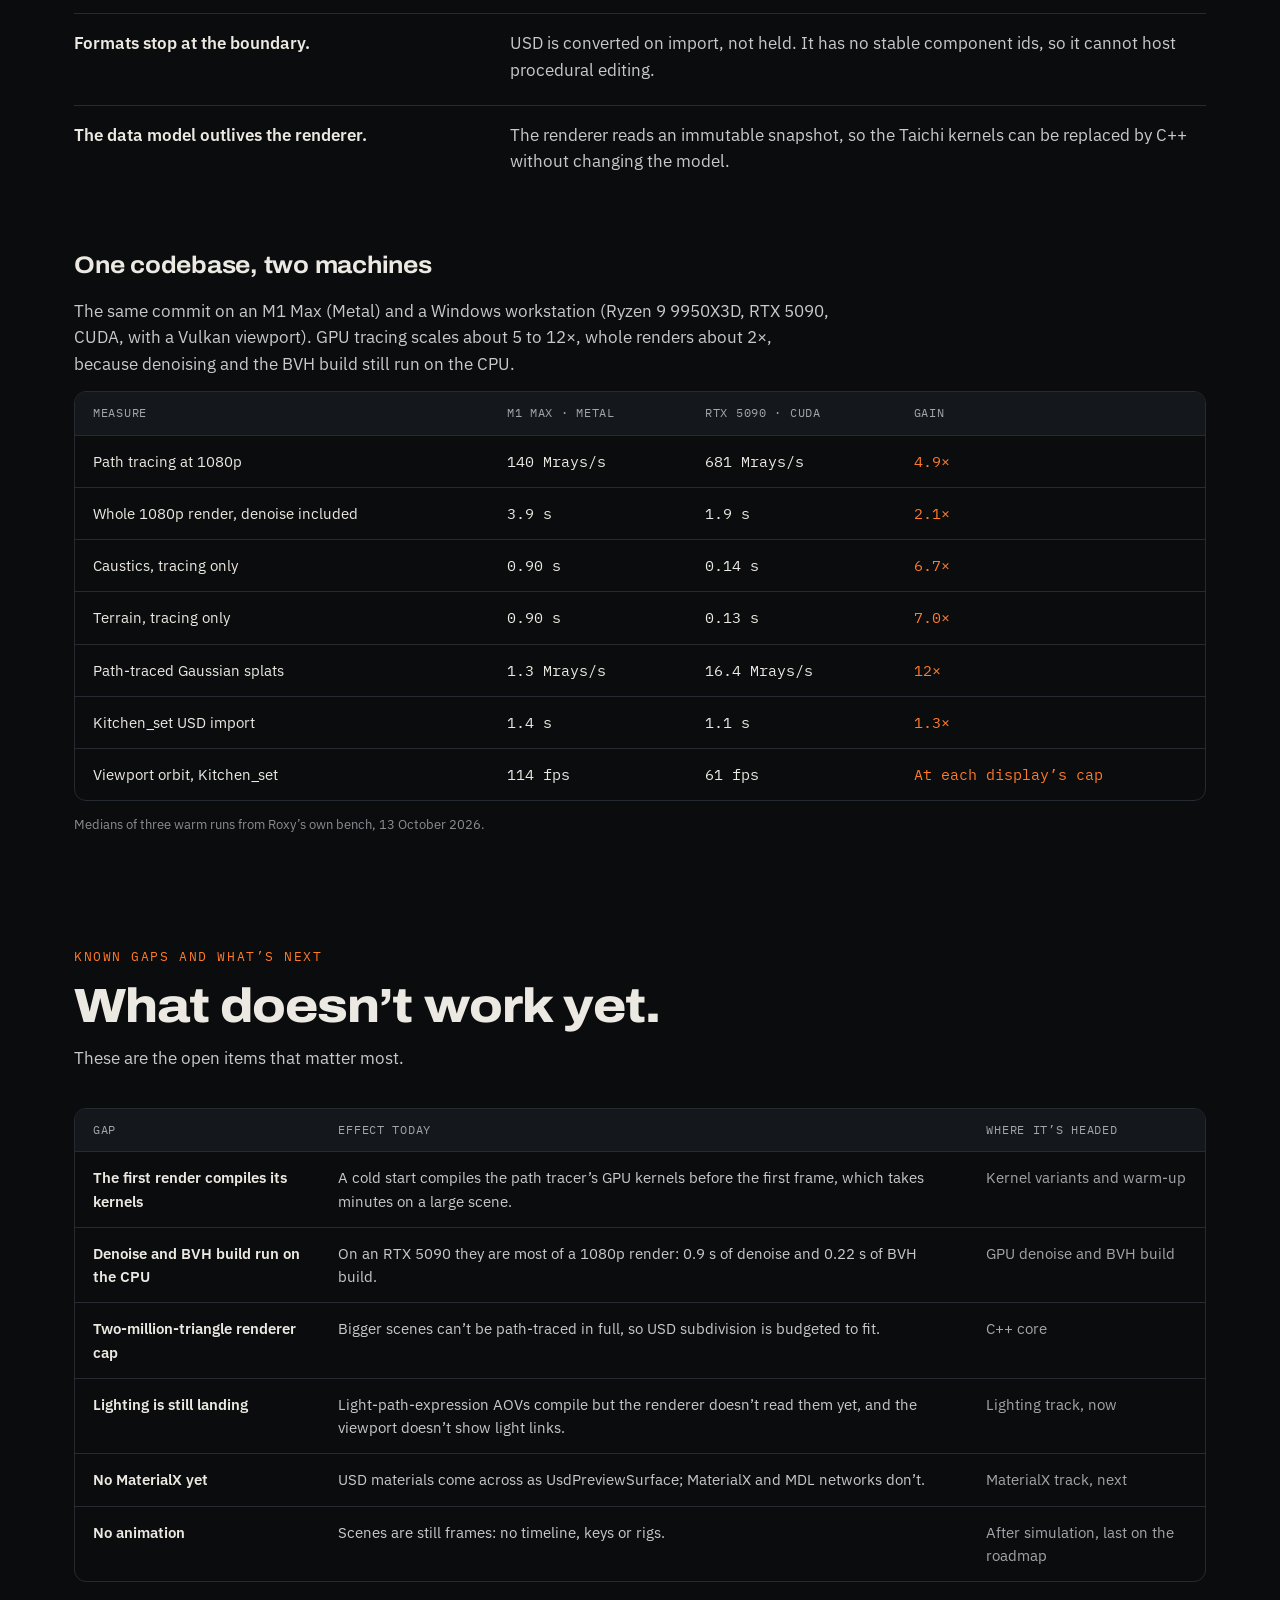
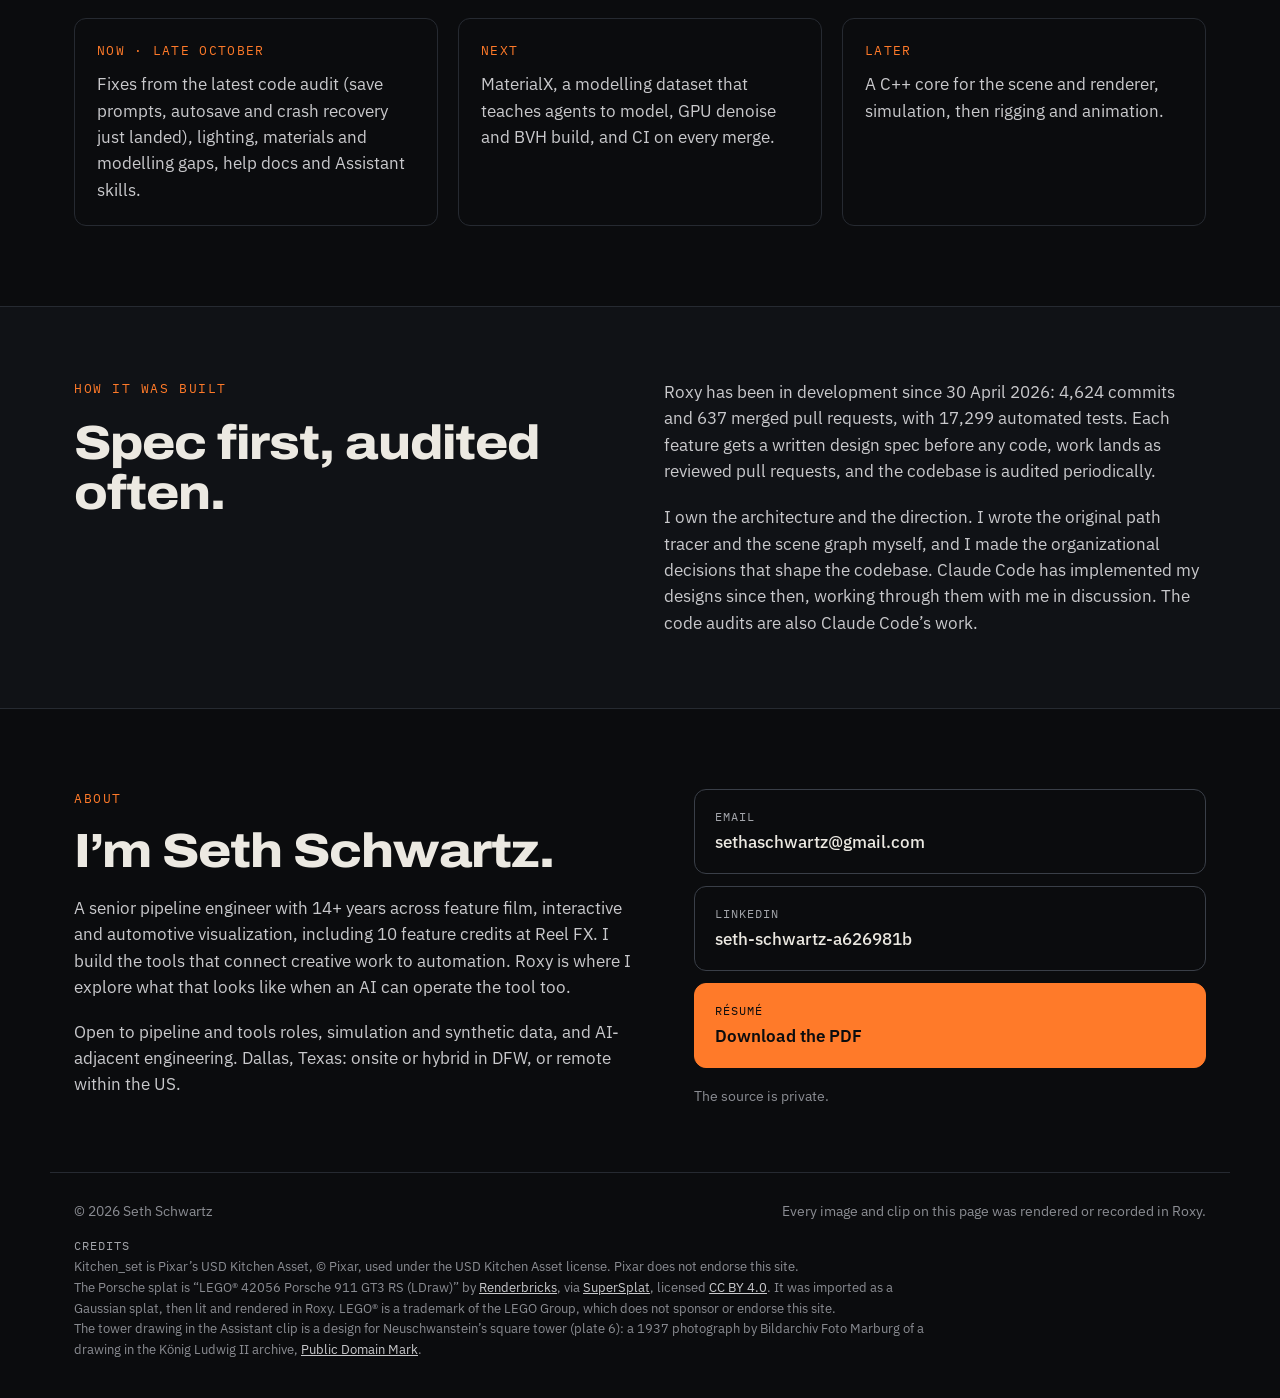
==== commit 151a9305: "Roxy page redesign, matching home page, résumé, new feature shots The Roxy page follows the 28 Oct d" ====
--- a/roxy/index.html
+++ b/roxy/index.html
@@ -3,15 +3,15 @@
 <head>
 <meta charset="utf-8">
 <meta name="viewport" content="width=device-width, initial-scale=1">
-<title>Roxy · a 3D content tool by Seth Schwartz</title>
-<meta name="description" content="Roxy is a procedural 3D content tool built from scratch: node-based modeling, OpenUSD, Gaussian splats, a GPU path tracer and an AI assistant.">
+<title>Roxy · a procedural DCC by Seth Schwartz</title>
+<meta name="description" content="Roxy is a procedural DCC built from scratch: node-based modelling, OpenUSD, Gaussian splats, a GPU path tracer and a Claude assistant that drives it through the same commands as the UI.">
 <link rel="canonical" href="https://sethschwartz.dev/roxy/">
-<meta name="theme-color" content="#0B0D10">
+<meta name="theme-color" content="#0b0c0e">
 <link rel="icon" href="/favicon.svg" type="image/svg+xml">
 <meta property="og:type" content="website">
 <meta property="og:site_name" content="Seth Schwartz">
-<meta property="og:title" content="Roxy · a 3D content tool by Seth Schwartz">
-<meta property="og:description" content="Roxy is a procedural 3D content tool built from scratch: node-based modeling, OpenUSD, Gaussian splats, a GPU path tracer and an AI assistant.">
+<meta property="og:title" content="Roxy · a procedural DCC by Seth Schwartz">
+<meta property="og:description" content="A procedural DCC, built from scratch, that an AI can drive: node-based modelling, OpenUSD, Gaussian splats and a GPU path tracer, all through one command layer.">
 <meta property="og:url" content="https://sethschwartz.dev/roxy/">
 <meta property="og:image" content="https://sethschwartz.dev/img/og-card.jpg">
 <meta property="og:image:width" content="1200">
@@ -20,278 +20,291 @@
 <meta name="twitter:card" content="summary_large_image">
 <link rel="preconnect" href="https://fonts.googleapis.com">
 <link rel="preconnect" href="https://fonts.gstatic.com" crossorigin="anonymous">
-<link rel="stylesheet" href="https://fonts.googleapis.com/css2?family=Archivo:wdth,wght@62..125,400..800&amp;family=IBM+Plex+Mono:wght@400;500&amp;family=IBM+Plex+Sans:wght@400;500;600&amp;display=swap">
-<style>
-body{margin:0;background:#0B0D10}
-a{color:#E8A35A}a:hover{color:#F2C08A}
-img{max-width:100%}
-@media (max-width: 640px){.card-img{min-height:560px!important}}
-</style>
+<link rel="stylesheet" href="https://fonts.googleapis.com/css2?family=Archivo:wdth,wght@100..125,500..900&amp;family=IBM+Plex+Sans:wght@400;500;600&amp;family=IBM+Plex+Mono:wght@400;500&amp;display=swap">
+<link rel="stylesheet" href="/site.css">
 </head>
 <body>
-<div style="background: #0B0D10; color: #E9E6E0; font-family: 'IBM Plex Sans', system-ui, sans-serif; font-size: 17px; line-height: 1.6; min-height: 100%">
-
-  <header style="position: absolute; top: 0; left: 0; right: 0; z-index: 2">
-    <nav aria-label="Primary" style="max-width: 1280px; margin: 0 auto; padding: 22px 24px; display: flex; flex-wrap: wrap; align-items: center; justify-content: space-between; gap: 16px">
-      <a href="#top" style="display: flex; align-items: baseline; gap: 12px; text-decoration: none; color: #E9E6E0">
-        <span style="font-family: 'Archivo', sans-serif; font-stretch: 125%; font-weight: 800; font-size: 22px; letter-spacing: 0.08em">ROXY</span>
-        <span style="font-family: 'IBM Plex Mono', monospace; font-size: 12px; color: #B4BAC2">by Seth Schwartz</span>
-      </a>
-      <div style="display: flex; flex-wrap: wrap; align-items: center; gap: 4px 24px; font-size: 15px">
-        <a href="/" style="color: #E9E6E0; text-decoration: none; padding: 10px 0">sethschwartz.dev</a>
-        <a href="#work" style="color: #E9E6E0; text-decoration: none; padding: 10px 0">Work</a>
-        <a href="#inside" style="color: #E9E6E0; text-decoration: none; padding: 10px 0">Inside the app</a>
-        <a href="#architecture" style="color: #E9E6E0; text-decoration: none; padding: 10px 0">Architecture</a>
-        <a href="#about" style="color: #0B0D10; background: #E9E6E0; text-decoration: none; padding: 10px 18px; border-radius: 999px; font-weight: 600">Contact</a>
-      </div>
-    </nav>
-  </header>
-
-  <section id="top" style="position: relative; height: 820px; overflow: hidden">
-    <img src="/img/kitchen-wide.jpg" alt="Pixar's Kitchen_set rendered in Roxy: a cluttered kitchen with a ceiling lamp, a green stove, a blue fridge and a table in the foreground" style="position: absolute; inset: 0; width: 100%; height: 100%; object-fit: cover; object-position: 50% 40%">
-    <div style="position: absolute; left: 0; right: 0; bottom: 0; height: 62%; background: linear-gradient(to bottom, rgba(11,13,16,0), rgba(11,13,16,0.82) 55%, #0B0D10)"></div>
-    <div style="position: absolute; left: 0; right: 0; bottom: 0">
-      <div style="max-width: 1280px; margin: 0 auto; padding: 0 24px 56px; display: flex; flex-wrap: wrap; align-items: flex-end; justify-content: space-between; gap: 32px">
-        <div style="flex: 1 1 560px; max-width: 760px; display: flex; flex-direction: column; gap: 20px">
-          <div style="font-family: 'IBM Plex Mono', monospace; font-size: 13px; letter-spacing: 0.14em; color: #E8A35A">A 3D CONTENT TOOL, BUILT FROM SCRATCH</div>
-          <h1 style="margin: 0; font-family: 'Archivo', sans-serif; font-stretch: 125%; font-weight: 800; font-size: clamp(72px, 11vw, 168px); line-height: 0.9; letter-spacing: -0.01em">Roxy</h1>
-          <p style="margin: 0; font-size: clamp(19px, 1.7vw, 23px); line-height: 1.5; color: #E9E6E0">Node-based procedural modeling, OpenUSD, Gaussian splats, a GPU path tracer and an AI assistant, all driving one scene model through one command layer.</p>
-          <div style="display: flex; flex-wrap: wrap; gap: 12px; margin-top: 8px">
-            <a href="#samples" style="display: inline-flex; align-items: center; gap: 10px; min-height: 48px; padding: 0 22px; border-radius: 999px; background: #E8A35A; color: #0B0D10; font-weight: 600; text-decoration: none">
-              <svg width="16" height="16" viewBox="0 0 24 24" fill="none" stroke="currentColor" stroke-width="2.2" stroke-linecap="round" stroke-linejoin="round" aria-hidden="true"><polygon points="6 4 20 12 6 20 6 4"></polygon></svg>
-              See the samples
-            </a>
-            <a href="#architecture" style="display: inline-flex; align-items: center; min-height: 48px; padding: 0 22px; border-radius: 999px; border: 1px solid #5B616B; color: #E9E6E0; font-weight: 500; text-decoration: none">How it's built</a>
-          </div>
-        </div>
-        <p style="flex: 0 1 340px; margin: 0; font-family: 'IBM Plex Mono', monospace; font-size: 12px; line-height: 1.65; color: #B4BAC2">Pixar’s Kitchen_set, imported from OpenUSD and rendered with Roxy’s path tracer.</p>
-      </div>
-    </div>
-  </section>
-
-  <section id="samples" aria-labelledby="samples-heading" style="max-width: 1280px; margin: 0 auto; padding: 112px 24px 0; display: flex; flex-direction: column; gap: 96px">
-    <div style="display: flex; flex-direction: column; gap: 14px; max-width: 760px">
-      <h2 id="samples-heading" style="margin: 0; font-family: 'Archivo', sans-serif; font-stretch: 110%; font-weight: 700; font-size: clamp(32px, 3.4vw, 44px); line-height: 1.1">Samples</h2>
-      <p style="margin: 0; color: #C9CDD3">A scene the Assistant built, a production USD asset, and a procedural model, each recorded or rendered in the app.</p>
-    </div>
-    <div id="demo" style="display: flex; flex-direction: column; gap: 28px">
-      <div style="display: flex; flex-wrap: wrap; justify-content: space-between; align-items: flex-end; gap: 12px">
-        <div style="display: flex; flex-direction: column; gap: 14px">
-          <div style="font-family: 'IBM Plex Mono', monospace; font-size: 12px; letter-spacing: 0.12em; color: #E8A35A">CORNELL BOX</div>
-          <h3 style="margin: 0; font-family: 'Archivo', sans-serif; font-stretch: 105%; font-weight: 700; font-size: 30px; line-height: 1.15">The Assistant builds it, the path tracer renders it</h3>
-        </div>
-        <span style="font-family: 'IBM Plex Mono', monospace; font-size: 13px; color: #B4BAC2">about 5 minutes, shown about 13× faster</span>
-      </div>
-      <img src="/img/cornell-assistant-timelapse.webp" alt="A sped-up recording of Roxy: the Assistant panel works through a prompt while a Cornell box appears in the viewport, then the Render View fills in the final image" loading="lazy" style="display: block; width: 100%; height: auto; border-radius: 14px; border: 1px solid #262A31">
-      <div style="display: flex; flex-wrap: wrap; align-items: center; gap: 40px 56px">
-        <img src="/img/cornell-box.jpg" alt="A Cornell box: a white room with a red left wall and a green right wall, two white blocks and a square ceiling light" loading="lazy" style="flex: 1 1 360px; max-width: 520px; min-width: 0; width: 100%; aspect-ratio: 1 / 1; object-fit: cover; object-position: left top; border-radius: 14px">
-        <div style="flex: 1 1 320px; display: flex; flex-direction: column; gap: 14px">
-          <p style="margin: 0; color: #C9CDD3">One paragraph of prompt in, a lit and rendered scene out. Every step the Assistant takes is a logged tool call through the same command layer a script uses, and the whole turn undoes as one entry.</p>
-          <p style="margin: 0; color: #C9CDD3">The final frame: 1024 × 1024, 256 samples, denoised. The red and green bleeding onto the white blocks is light that bounced, not painted.</p>
-        </div>
-      </div>
-    </div>
-    <div style="display: flex; flex-wrap: wrap-reverse; align-items: center; gap: 40px 56px">
-      <div style="flex: 1 1 320px; display: flex; flex-direction: column; gap: 14px">
-        <div style="font-family: 'IBM Plex Mono', monospace; font-size: 12px; letter-spacing: 0.12em; color: #E8A35A">OPENUSD</div>
-        <h3 style="margin: 0; font-family: 'Archivo', sans-serif; font-stretch: 105%; font-weight: 700; font-size: 30px; line-height: 1.15">Pixar's Kitchen_set, imported and rendered</h3>
-        <p style="margin: 0; color: #C9CDD3">The stage is converted into Roxy's own scene model, hierarchy and all, then the camera moves into the kitchen and the path tracer renders two views of the interior. Sped up, ending on the finished renders.</p>
-      </div>
-      <img src="/img/kitchen-usd-timelapse.webp" alt="A sped-up recording of Roxy importing Pixar's Kitchen_set from OpenUSD, gliding into the kitchen and rendering two views of the interior" loading="lazy" style="flex: 999 1 560px; min-width: 0; width: 100%; height: auto; border-radius: 14px">
-    </div>
-    <div style="display: flex; flex-wrap: wrap; align-items: center; gap: 40px 56px">
-      <img src="/img/escalator-spiral.jpg" alt="The procedural escalator on a circular path, winding up as a spiral" loading="lazy" style="flex: 999 1 560px; min-width: 0; width: 100%; aspect-ratio: 16 / 9; object-fit: cover; object-position: left top; border-radius: 14px">
-      <div style="flex: 1 1 320px; display: flex; flex-direction: column; gap: 14px">
-        <div style="font-family: 'IBM Plex Mono', monospace; font-size: 12px; letter-spacing: 0.12em; color: #E8A35A">PROCEDURAL ESCALATOR</div>
-        <h3 style="margin: 0; font-family: 'Archivo', sans-serif; font-stretch: 105%; font-weight: 700; font-size: 30px; line-height: 1.15">One asset, any path</h3>
-        <p style="margin: 0; color: #C9CDD3">The same escalator becomes a flat walkway, a straight escalator, an S-curve or a spiral, depending only on the path it follows. Steps, wedges, balustrades, handrails and landings all rebuild from that path and seven controls.</p>
-      </div>
-    </div>
-    <div style="display: flex; flex-wrap: wrap-reverse; align-items: center; gap: 40px 56px">
-      <div style="flex: 1 1 320px; display: flex; flex-direction: column; gap: 14px">
-        <div style="font-family: 'IBM Plex Mono', monospace; font-size: 12px; letter-spacing: 0.12em; color: #E8A35A">THE ESCALATOR’S GRAPH</div>
-        <h3 style="margin: 0; font-family: 'Archivo', sans-serif; font-stretch: 105%; font-weight: 700; font-size: 30px; line-height: 1.15">215 nodes in seven labelled frames</h3>
-        <p style="margin: 0; color: #C9CDD3">The path is resampled into frames and anchored, one step is modelled, and eleven wedge variants are packed onto the frames. A lighter display branch feeds the viewport and a full-detail branch feeds the render.</p>
-      </div>
-      <img src="/img/graph-escalator-steps.jpg" alt="A close-up of the escalator's node graph: the path and anchor frame, then the step prototype and its eleven wedge variants" loading="lazy" style="flex: 999 1 560px; min-width: 0; width: 100%; aspect-ratio: 16 / 9; object-fit: cover; object-position: left top; border-radius: 14px">
-    </div>
-    <div style="display: grid; grid-template-columns: repeat(auto-fill, minmax(min(100%, 360px), 1fr)); gap: 32px 24px; margin-top: -40px">
-      <figure style="margin: 0; display: flex; flex-direction: column; gap: 10px">
-        <img src="/img/escalator-walkway.jpg" alt="The asset as a flat moving walkway" loading="lazy" style="display: block; width: 100%; aspect-ratio: 16 / 10; object-fit: cover; object-position: 50% 0%; background: #15181D; border-radius: 12px; border: 1px solid #262A31">
-        <figcaption style="font-size: 14px; line-height: 1.5; color: #B4BAC2">No rise: the same asset as a flat moving walkway.</figcaption>
-      </figure>
-      <figure style="margin: 0; display: flex; flex-direction: column; gap: 10px">
-        <img src="/img/escalator-straight.jpg" alt="The same asset as a straight escalator between two floors" loading="lazy" style="display: block; width: 100%; aspect-ratio: 16 / 10; object-fit: cover; object-position: 50% 0%; background: #15181D; border-radius: 12px; border: 1px solid #262A31">
-        <figcaption style="font-size: 14px; line-height: 1.5; color: #B4BAC2">A straight path with a 450 cm rise.</figcaption>
-      </figure>
-      <figure style="margin: 0; display: flex; flex-direction: column; gap: 10px">
-        <img src="/img/escalator-s-curve-plan.jpg" alt="The escalator following an S-shaped path, seen from above" loading="lazy" style="display: block; width: 100%; aspect-ratio: 16 / 10; object-fit: cover; object-position: 50% 0%; background: #15181D; border-radius: 12px; border: 1px solid #262A31">
-        <figcaption style="font-size: 14px; line-height: 1.5; color: #B4BAC2">An S-curve path, seen from above.</figcaption>
-      </figure>
-      <figure style="margin: 0; display: flex; flex-direction: column; gap: 10px">
-        <img src="/img/escalator-spiral-wedges.jpg" alt="Wedge-shaped steps on the spiral escalator: grooved treads with yellow safety edges, brushed steel and a glass balustrade" loading="lazy" style="display: block; width: 100%; aspect-ratio: 16 / 10; object-fit: cover; object-position: 50% 0%; background: #15181D; border-radius: 12px; border: 1px solid #262A31">
-        <figcaption style="font-size: 14px; line-height: 1.5; color: #B4BAC2">Wedge steps on the spiral: grooved treads, brushed steel and glass.</figcaption>
-      </figure>
-      <figure style="margin: 0; display: flex; flex-direction: column; gap: 10px">
-        <img src="/img/window-spiral.jpg" alt="Roxy's window with the escalator on a circular path, winding into a spiral" loading="lazy" style="display: block; width: 100%; aspect-ratio: 16 / 10; object-fit: cover; object-position: 50% 0%; background: #15181D; border-radius: 12px; border: 1px solid #262A31">
-        <figcaption style="font-size: 14px; line-height: 1.5; color: #B4BAC2">The spiral in Roxy’s window, with its graph and controls.</figcaption>
-      </figure>
-      <figure style="margin: 0; display: flex; flex-direction: column; gap: 10px">
-        <img src="/img/details-panel.jpg" alt="The Details panel showing the escalator's controls: rise, angle, step width, flat steps, anchor, step travel and detail" loading="lazy" style="display: block; width: 100%; aspect-ratio: 16 / 10; object-fit: contain; object-position: 50% 0%; background: #15181D; border-radius: 12px; border: 1px solid #262A31">
-        <figcaption style="font-size: 14px; line-height: 1.5; color: #B4BAC2">The seven controls the graph exposes, in the Details panel.</figcaption>
-      </figure>
-    </div>
-  </section>
-
-  <section id="work" style="max-width: 1280px; margin: 0 auto; padding: 128px 24px 0; display: flex; flex-direction: column; gap: 48px">
-    <div style="display: flex; flex-direction: column; gap: 16px; max-width: 760px">
-      <div style="font-family: 'IBM Plex Mono', monospace; font-size: 13px; letter-spacing: 0.14em; color: #E8A35A">WHAT IT DOES</div>
-      <h2 style="margin: 0; font-family: 'Archivo', sans-serif; font-stretch: 110%; font-weight: 700; font-size: clamp(32px, 3.4vw, 44px); line-height: 1.1">One tool, from first primitive to final frame</h2>
-    </div>
-    <div style="display: flex; flex-wrap: wrap; gap: 1px; background: #262A31; border: 1px solid #262A31; border-radius: 14px; overflow: hidden">
-      <div style="flex: 1 1 340px; background: #0B0D10; padding: 32px; display: flex; flex-direction: column; gap: 12px">
-        <div style="font-family: 'IBM Plex Mono', monospace; font-size: 12px; letter-spacing: 0.12em; color: #B4BAC2">01 · PROCEDURAL MODELING</div>
-        <h3 style="margin: 0; font-size: 21px; font-weight: 600; line-height: 1.3">Every shape owns a node graph</h3>
-        <p style="margin: 0; color: #C9CDD3">Extrude, inset, bevel, array, heightfield terrain with erosion, and a VEX-style wrangle compiled to GPU kernels. Change any node and the shape recooks.</p>
-      </div>
-      <div style="flex: 1 1 340px; background: #0B0D10; padding: 32px; display: flex; flex-direction: column; gap: 12px">
-        <div style="font-family: 'IBM Plex Mono', monospace; font-size: 12px; letter-spacing: 0.12em; color: #B4BAC2">02 · CONTENT LIBRARY</div>
-        <h3 style="margin: 0; font-size: 21px; font-weight: 600; line-height: 1.3">Build once, place many times</h3>
-        <p style="margin: 0; color: #C9CDD3">Publish a build as a master; instances store only their overrides, and the renderer shares their geometry instead of copying it.</p>
-      </div>
-      <div style="flex: 1 1 340px; background: #0B0D10; padding: 32px; display: flex; flex-direction: column; gap: 12px">
-        <div style="font-family: 'IBM Plex Mono', monospace; font-size: 12px; letter-spacing: 0.12em; color: #B4BAC2">03 · OPENUSD</div>
-        <h3 style="margin: 0; font-size: 21px; font-weight: 600; line-height: 1.3">Imports that report what they lose</h3>
-        <p style="margin: 0; color: #C9CDD3">Stages come into Roxy's own scene model with up-axis, units and transform conventions resolved at the boundary, and every lossy conversion is counted, not hidden.</p>
-      </div>
-      <div style="flex: 1 1 340px; background: #0B0D10; padding: 32px; display: flex; flex-direction: column; gap: 12px">
-        <div style="font-family: 'IBM Plex Mono', monospace; font-size: 12px; letter-spacing: 0.12em; color: #B4BAC2">04 · SPLATS &amp; MARBLE WORLDS</div>
-        <h3 style="margin: 0; font-size: 21px; font-weight: 600; line-height: 1.3">Captured worlds next to CG</h3>
-        <p style="margin: 0; color: #C9CDD3">Ingests Gaussian splat captures and World Labs Marble worlds, and composites them with modeled geometry in the same render.</p>
-      </div>
-      <div style="flex: 1 1 340px; background: #0B0D10; padding: 32px; display: flex; flex-direction: column; gap: 12px">
-        <div style="font-family: 'IBM Plex Mono', monospace; font-size: 12px; letter-spacing: 0.12em; color: #B4BAC2">05 · PATH TRACER</div>
-        <h3 style="margin: 0; font-size: 21px; font-weight: 600; line-height: 1.3">Physically based, on the GPU</h3>
-        <p style="margin: 0; color: #C9CDD3">Principled BSDF with GGX, VNDF sampling and Kulla-Conty energy compensation; physical sky, caustics and displacement, on Metal.</p>
-      </div>
-      <div style="flex: 1 1 340px; background: #0B0D10; padding: 32px; display: flex; flex-direction: column; gap: 12px">
-        <div style="font-family: 'IBM Plex Mono', monospace; font-size: 12px; letter-spacing: 0.12em; color: #B4BAC2">06 · ASSISTANT &amp; SCRIPTING</div>
-        <h3 style="margin: 0; font-size: 21px; font-weight: 600; line-height: 1.3">Ask, script or click: same commands</h3>
-        <p style="margin: 0; color: #C9CDD3">Claude builds through the commands you would script, with your own API key, and its changes land on the same undo stack as yours.</p>
-      </div>
-    </div>
-  </section>
-
-  <section id="inside" style="max-width: 1280px; margin: 0 auto; padding: 128px 24px 0; display: flex; flex-direction: column; gap: 40px">
-    <div style="display: flex; flex-direction: column; gap: 16px; max-width: 760px">
-      <div style="font-family: 'IBM Plex Mono', monospace; font-size: 13px; letter-spacing: 0.14em; color: #E8A35A">INSIDE THE APP</div>
-      <h2 style="margin: 0; font-family: 'Archivo', sans-serif; font-stretch: 110%; font-weight: 700; font-size: clamp(32px, 3.4vw, 44px); line-height: 1.1">Built like the tools it learned from</h2>
-      <p style="margin: 0; color: #C9CDD3">An outliner, a Details panel, a node editor, a Script Editor and a viewport, all views of the same scene, in the shape artists know from Maya and Houdini.</p>
-    </div>
-    <div style="display: flex; flex-wrap: wrap; gap: 24px">
-      <figure style="flex: 1 1 520px; margin: 0; display: flex; flex-direction: column; gap: 12px">
-        <img src="/img/graph-escalator-full.jpg" alt="The escalator's whole node graph, 215 nodes in seven labelled frames" loading="lazy" style="display: block; width: 100%; aspect-ratio: 16 / 10; object-fit: cover; object-position: left top; border-radius: 10px; border: 1px solid #262A31">
-        <figcaption style="font-size: 15px; color: #B4BAC2">The escalator's whole graph, laid out by the Assistant in seven labelled frames.</figcaption>
-      </figure>
-      <figure style="flex: 1 1 520px; margin: 0; display: flex; flex-direction: column; gap: 12px">
-        <img src="/img/window-assistant.jpg" alt="The Assistant panel listing its steps next to the viewport and the node graph" loading="lazy" style="display: block; width: 100%; aspect-ratio: 16 / 10; object-fit: cover; object-position: left top; border-radius: 10px; border: 1px solid #262A31">
-        <figcaption style="font-size: 15px; color: #B4BAC2">The Assistant mid-build: each step is a logged tool call, and a turn undoes as one entry.</figcaption>
-      </figure>
-      <figure style="flex: 1 1 520px; margin: 0; display: flex; flex-direction: column; gap: 12px">
-        <img src="/img/window-script-editor.jpg" alt="The Script Editor with a short script and the hover hint for renderImage" loading="lazy" style="display: block; width: 100%; aspect-ratio: 16 / 10; object-fit: cover; object-position: left top; border-radius: 10px; border: 1px solid #262A31">
-        <figcaption style="font-size: 15px; color: #B4BAC2">The Script Editor, with hover hints generated from the command registry.</figcaption>
-      </figure>
-      <figure style="flex: 1 1 520px; margin: 0; display: flex; flex-direction: column; gap: 12px">
-        <img src="/img/viewport-wireframe.jpg" alt="The escalator in the viewport as a shaded wireframe" loading="lazy" style="display: block; width: 100%; aspect-ratio: 16 / 10; object-fit: cover; object-position: left top; border-radius: 10px; border: 1px solid #262A31">
-        <figcaption style="font-size: 15px; color: #B4BAC2">The viewport draws a lighter display branch; the render uses full detail.</figcaption>
-      </figure>
-    </div>
-  </section>
-
-  <section id="architecture" style="max-width: 1280px; margin: 0 auto; padding: 144px 24px 0; display: flex; flex-direction: column; gap: 56px">
-    <blockquote style="margin: 0; max-width: 980px; font-family: 'Archivo', sans-serif; font-stretch: 105%; font-weight: 600; font-size: clamp(32px, 4vw, 54px); line-height: 1.12; letter-spacing: -0.01em">The UI is a view of the scene, <span style="color: #E8A35A">never the owner of it.</span></blockquote>
-    <div style="display: flex; flex-wrap: wrap; gap: 40px">
-      <div style="flex: 1 1 300px; display: flex; flex-direction: column; gap: 10px; border-top: 1px solid #3A3F48; padding-top: 20px">
-        <h3 style="margin: 0; font-size: 19px; font-weight: 600">One model</h3>
-        <p style="margin: 0; color: #C9CDD3">Scene and session are one Qt-free model. The outliner, Details panel and node editor are views of it, refreshed from a typed change bus.</p>
-      </div>
-      <div style="flex: 1 1 300px; display: flex; flex-direction: column; gap: 10px; border-top: 1px solid #3A3F48; padding-top: 20px">
-        <h3 style="margin: 0; font-size: 19px; font-weight: 600">One command layer</h3>
-        <p style="margin: 0; color: #C9CDD3">A gizmo drag, a panel edit, a script and the Assistant all run registered commands, so undo behaves the same for every one of them.</p>
-      </div>
-      <div style="flex: 1 1 300px; display: flex; flex-direction: column; gap: 10px; border-top: 1px solid #3A3F48; padding-top: 20px">
-        <h3 style="margin: 0; font-size: 19px; font-weight: 600">Honest boundaries</h3>
-        <p style="margin: 0; color: #C9CDD3">Format quirks are resolved at the IO boundary, and dependencies run one way: <code style="font-family: 'IBM Plex Mono', monospace; font-size: 15px; color: #E9E6E0">app → scene → core</code>.</p>
-      </div>
-    </div>
-  </section>
-
-  <section id="about" style="max-width: 1280px; margin: 0 auto; padding: 144px 24px 96px">
-    <div style="display: flex; flex-wrap: wrap; gap: 48px 72px; border-top: 1px solid #262A31; padding-top: 64px">
-      <div style="flex: 1 1 460px; display: flex; flex-direction: column; gap: 18px">
-        <div style="font-family: 'IBM Plex Mono', monospace; font-size: 13px; letter-spacing: 0.14em; color: #E8A35A">ABOUT</div>
-        <h2 style="margin: 0; font-family: 'Archivo', sans-serif; font-stretch: 110%; font-weight: 700; font-size: clamp(32px, 3.4vw, 44px); line-height: 1.1">Built by Seth Schwartz</h2>
-        <p style="margin: 0; color: #C9CDD3">I’m a senior pipeline engineer with over 14 years of experience building tools and workflows for 3D artists in feature film, interactive, and automotive visualization. I lead pipeline teams, set long-term strategy, and keep the technical and creative sides pulling in the same direction. I’m credited on 10 feature films.</p>
-        <p style="margin: 0; color: #C9CDD3">Roxy is where I build the tool I always wanted to write pipelines against.</p>
-      </div>
-      <div style="flex: 1 1 360px; display: flex; flex-direction: column; gap: 12px">
-        <a href="mailto:sethaschwartz@gmail.com" style="display: flex; align-items: center; justify-content: space-between; gap: 16px; min-height: 56px; padding: 0 20px; border: 1px solid #3A3F48; border-radius: 12px; color: #E9E6E0; text-decoration: none">
-          <span>Email</span><span style="font-family: 'IBM Plex Mono', monospace; font-size: 14px; color: #B4BAC2">sethaschwartz@gmail.com</span>
-        </a>
-        <a href="https://www.linkedin.com/in/seth-schwartz-a626981b" style="display: flex; align-items: center; justify-content: space-between; gap: 16px; min-height: 56px; padding: 0 20px; border: 1px solid #3A3F48; border-radius: 12px; color: #E9E6E0; text-decoration: none">
-          <span>LinkedIn</span><span style="font-family: 'IBM Plex Mono', monospace; font-size: 14px; color: #B4BAC2">seth-schwartz-a626981b</span>
-        </a>
-        <a href="/resume.pdf" style="display: flex; align-items: center; justify-content: space-between; gap: 16px; min-height: 56px; padding: 0 20px; border: 1px solid #3A3F48; border-radius: 12px; color: #E9E6E0; text-decoration: none">
-          <span>Resume</span><span style="font-family: 'IBM Plex Mono', monospace; font-size: 14px; color: #B4BAC2">PDF</span>
-        </a>
-        <p style="margin: 8px 0 0; font-size: 15px; color: #B4BAC2">Roxy's source is private. I'm glad to walk interviewers through it or share access on request.</p>
-      </div>
-    </div>
-  </section>
-
-  <section id="metrics" aria-labelledby="metrics-heading" style="max-width: 1280px; margin: 0 auto; padding: 0 24px 120px">
-    <div style="border-top: 1px solid #262A31; padding-top: 64px; display: flex; flex-direction: column; gap: 24px">
-      <div style="font-family: 'IBM Plex Mono', monospace; font-size: 12px; letter-spacing: 0.12em; color: #E8A35A">BENCHMARKS</div>
-      <h2 id="metrics-heading" style="margin: 0; font-family: 'Archivo', sans-serif; font-stretch: 110%; font-weight: 700; font-size: clamp(32px, 3.4vw, 44px); line-height: 1.1">Benchmarks and current metrics</h2>
-      <p style="margin: 0; max-width: 760px; font-size: 15px; color: #B4BAC2">Timed on a MacBook Pro with an Apple M1 Max. Counts are from Roxy’s main branch on 12 October 2026.</p>
-      <div style="overflow-x: auto">
-        <table style="width: 100%; min-width: 640px; border-collapse: collapse; font-size: 16px; font-variant-numeric: tabular-nums">
-          <thead><tr><th scope="col" style="padding: 0 24px 12px 0; text-align: left; font-family: 'IBM Plex Mono', monospace; font-weight: 500; font-size: 12px; letter-spacing: 0.12em; color: #B4BAC2">MEASURE</th><th scope="col" style="padding: 0 24px 12px 0; text-align: left; font-family: 'IBM Plex Mono', monospace; font-weight: 500; font-size: 12px; letter-spacing: 0.12em; color: #B4BAC2">RESULT</th><th scope="col" style="padding: 0 0 12px; text-align: left; font-family: 'IBM Plex Mono', monospace; font-weight: 500; font-size: 12px; letter-spacing: 0.12em; color: #B4BAC2">CONDITIONS</th></tr></thead>
-          <tbody>
-          <tr><th scope="row" style="padding: 16px 24px 16px 0; border-top: 1px solid #262A31; vertical-align: top; text-align: left; font-weight: 600">Commands in the registry</th><td style="padding: 16px 24px 16px 0; border-top: 1px solid #262A31; vertical-align: top; font-family: 'Archivo', sans-serif; font-stretch: 110%; font-weight: 700; font-size: 22px; white-space: nowrap">222</td><td style="padding: 16px 24px 16px 0; border-top: 1px solid #262A31; vertical-align: top; color: #B4BAC2; font-size: 15px">In 23 categories. The UI, scripts and the Assistant all call the same list.</td></tr>
-          <tr><th scope="row" style="padding: 16px 24px 16px 0; border-top: 1px solid #262A31; vertical-align: top; text-align: left; font-weight: 600">Automated tests</th><td style="padding: 16px 24px 16px 0; border-top: 1px solid #262A31; vertical-align: top; font-family: 'Archivo', sans-serif; font-stretch: 110%; font-weight: 700; font-size: 22px; white-space: nowrap">11,753</td><td style="padding: 16px 24px 16px 0; border-top: 1px solid #262A31; vertical-align: top; color: #B4BAC2; font-size: 15px">In 943 modules, each filed by category and run under a time limit (full run, 11 Oct).</td></tr>
-          <tr><th scope="row" style="padding: 16px 24px 16px 0; border-top: 1px solid #262A31; vertical-align: top; text-align: left; font-weight: 600">Import Pixar’s Kitchen_set</th><td style="padding: 16px 24px 16px 0; border-top: 1px solid #262A31; vertical-align: top; font-family: 'Archivo', sans-serif; font-stretch: 110%; font-weight: 700; font-size: 22px; white-space: nowrap">1.4 s</td><td style="padding: 16px 24px 16px 0; border-top: 1px solid #262A31; vertical-align: top; color: #B4BAC2; font-size: 15px">OpenUSD, 1,788 meshes, smooth normals computed on import. Median of three runs.</td></tr>
-          <tr><th scope="row" style="padding: 16px 24px 16px 0; border-top: 1px solid #262A31; vertical-align: top; text-align: left; font-weight: 600">Render a Kitchen_set still</th><td style="padding: 16px 24px 16px 0; border-top: 1px solid #262A31; vertical-align: top; font-family: 'Archivo', sans-serif; font-stretch: 110%; font-weight: 700; font-size: 22px; white-space: nowrap">about 3½ min</td><td style="padding: 16px 24px 16px 0; border-top: 1px solid #262A31; vertical-align: top; color: #B4BAC2; font-size: 15px">1600 × 900, 256 samples, denoised.</td></tr>
-          <tr><th scope="row" style="padding: 16px 24px 16px 0; border-top: 1px solid #262A31; vertical-align: top; text-align: left; font-weight: 600">Cornell box, by the Assistant</th><td style="padding: 16px 24px 16px 0; border-top: 1px solid #262A31; vertical-align: top; font-family: 'Archivo', sans-serif; font-stretch: 110%; font-weight: 700; font-size: 22px; white-space: nowrap">about 5 min</td><td style="padding: 16px 24px 16px 0; border-top: 1px solid #262A31; vertical-align: top; color: #B4BAC2; font-size: 15px">From prompt to saved render, including the 1024 × 1024, 256-sample final frame.</td></tr>
-          <tr><th scope="row" style="padding: 16px 24px 16px 0; border-top: 1px solid #262A31; vertical-align: top; text-align: left; font-weight: 600">Two-level BVH</th><td style="padding: 16px 24px 16px 0; border-top: 1px solid #262A31; vertical-align: top; font-family: 'Archivo', sans-serif; font-stretch: 110%; font-weight: 700; font-size: 22px; white-space: nowrap">37% faster</td><td style="padding: 16px 24px 16px 0; border-top: 1px solid #262A31; vertical-align: top; color: #B4BAC2; font-size: 15px">Against the flat BVH it replaced, by sharing geometry between instances.</td></tr>
-          </tbody>
-        </table>
-      </div>
-      <h3 style="margin: 40px 0 0; font-family: 'Archivo', sans-serif; font-stretch: 105%; font-weight: 700; font-size: 26px; line-height: 1.2">One codebase, two machines</h3>
-      <p style="margin: 0; max-width: 760px; font-size: 15px; color: #B4BAC2">The same Roxy build on a MacBook Pro (Apple M1 Max, Metal) and a Windows 11 workstation (Ryzen 9 9950X3D, RTX 5090, CUDA and Vulkan), measured by Roxy’s own benchmark tool: medians of three warm runs, 13 October 2026. Whole renders gain less than tracing because the denoiser and the BVH build run on the CPU. Both viewports run at their screen’s refresh rate, 120 Hz on the Mac and 60 Hz on the workstation, with about 0.3 ms of CPU work per frame. The Windows build is still in testing.</p>
-      <div style="overflow-x: auto">
-        <table style="width: 100%; min-width: 640px; border-collapse: collapse; font-size: 16px; font-variant-numeric: tabular-nums">
-          <thead><tr><th scope="col" style="padding: 0 24px 12px 0; text-align: left; font-family: 'IBM Plex Mono', monospace; font-weight: 500; font-size: 12px; letter-spacing: 0.12em; color: #B4BAC2">MEASURE</th><th scope="col" style="padding: 0 24px 12px 0; text-align: left; font-family: 'IBM Plex Mono', monospace; font-weight: 500; font-size: 12px; letter-spacing: 0.12em; color: #B4BAC2">M1 MAX</th><th scope="col" style="padding: 0 24px 12px 0; text-align: left; font-family: 'IBM Plex Mono', monospace; font-weight: 500; font-size: 12px; letter-spacing: 0.12em; color: #B4BAC2">RTX 5090</th><th scope="col" style="padding: 0 24px 12px 0; text-align: left; font-family: 'IBM Plex Mono', monospace; font-weight: 500; font-size: 12px; letter-spacing: 0.12em; color: #B4BAC2; padding-right: 0">GAIN</th></tr></thead>
-          <tbody>
-          <tr><th scope="row" style="padding: 16px 24px 16px 0; border-top: 1px solid #262A31; vertical-align: top; text-align: left; font-weight: 600">Path tracing, 1920 × 1080</th><td style="padding: 16px 24px 16px 0; border-top: 1px solid #262A31; vertical-align: top; font-family: 'Archivo', sans-serif; font-stretch: 110%; font-weight: 700; font-size: 20px; white-space: nowrap">140 Mrays/s</td><td style="padding: 16px 24px 16px 0; border-top: 1px solid #262A31; vertical-align: top; font-family: 'Archivo', sans-serif; font-stretch: 110%; font-weight: 700; font-size: 20px; white-space: nowrap">681 Mrays/s</td><td style="padding: 16px 24px 16px 0; border-top: 1px solid #262A31; vertical-align: top; color: #B4BAC2; font-size: 15px; white-space: nowrap">4.9×</td></tr>
-          <tr><th scope="row" style="padding: 16px 24px 16px 0; border-top: 1px solid #262A31; vertical-align: top; text-align: left; font-weight: 600">Whole 1080p render, denoise included</th><td style="padding: 16px 24px 16px 0; border-top: 1px solid #262A31; vertical-align: top; font-family: 'Archivo', sans-serif; font-stretch: 110%; font-weight: 700; font-size: 20px; white-space: nowrap">3.9 s</td><td style="padding: 16px 24px 16px 0; border-top: 1px solid #262A31; vertical-align: top; font-family: 'Archivo', sans-serif; font-stretch: 110%; font-weight: 700; font-size: 20px; white-space: nowrap">1.9 s</td><td style="padding: 16px 24px 16px 0; border-top: 1px solid #262A31; vertical-align: top; color: #B4BAC2; font-size: 15px; white-space: nowrap">2.1×</td></tr>
-          <tr><th scope="row" style="padding: 16px 24px 16px 0; border-top: 1px solid #262A31; vertical-align: top; text-align: left; font-weight: 600">Caustics scene, tracing</th><td style="padding: 16px 24px 16px 0; border-top: 1px solid #262A31; vertical-align: top; font-family: 'Archivo', sans-serif; font-stretch: 110%; font-weight: 700; font-size: 20px; white-space: nowrap">0.90 s</td><td style="padding: 16px 24px 16px 0; border-top: 1px solid #262A31; vertical-align: top; font-family: 'Archivo', sans-serif; font-stretch: 110%; font-weight: 700; font-size: 20px; white-space: nowrap">0.14 s</td><td style="padding: 16px 24px 16px 0; border-top: 1px solid #262A31; vertical-align: top; color: #B4BAC2; font-size: 15px; white-space: nowrap">6.7×</td></tr>
-          <tr><th scope="row" style="padding: 16px 24px 16px 0; border-top: 1px solid #262A31; vertical-align: top; text-align: left; font-weight: 600">Terrain, tracing</th><td style="padding: 16px 24px 16px 0; border-top: 1px solid #262A31; vertical-align: top; font-family: 'Archivo', sans-serif; font-stretch: 110%; font-weight: 700; font-size: 20px; white-space: nowrap">0.90 s</td><td style="padding: 16px 24px 16px 0; border-top: 1px solid #262A31; vertical-align: top; font-family: 'Archivo', sans-serif; font-stretch: 110%; font-weight: 700; font-size: 20px; white-space: nowrap">0.13 s</td><td style="padding: 16px 24px 16px 0; border-top: 1px solid #262A31; vertical-align: top; color: #B4BAC2; font-size: 15px; white-space: nowrap">7.0×</td></tr>
-          <tr><th scope="row" style="padding: 16px 24px 16px 0; border-top: 1px solid #262A31; vertical-align: top; text-align: left; font-weight: 600">Path-traced Gaussian splats</th><td style="padding: 16px 24px 16px 0; border-top: 1px solid #262A31; vertical-align: top; font-family: 'Archivo', sans-serif; font-stretch: 110%; font-weight: 700; font-size: 20px; white-space: nowrap">1.3 Mrays/s</td><td style="padding: 16px 24px 16px 0; border-top: 1px solid #262A31; vertical-align: top; font-family: 'Archivo', sans-serif; font-stretch: 110%; font-weight: 700; font-size: 20px; white-space: nowrap">16.4 Mrays/s</td><td style="padding: 16px 24px 16px 0; border-top: 1px solid #262A31; vertical-align: top; color: #B4BAC2; font-size: 15px; white-space: nowrap">12×</td></tr>
-          <tr><th scope="row" style="padding: 16px 24px 16px 0; border-top: 1px solid #262A31; vertical-align: top; text-align: left; font-weight: 600">Import Kitchen_set</th><td style="padding: 16px 24px 16px 0; border-top: 1px solid #262A31; vertical-align: top; font-family: 'Archivo', sans-serif; font-stretch: 110%; font-weight: 700; font-size: 20px; white-space: nowrap">1.4 s</td><td style="padding: 16px 24px 16px 0; border-top: 1px solid #262A31; vertical-align: top; font-family: 'Archivo', sans-serif; font-stretch: 110%; font-weight: 700; font-size: 20px; white-space: nowrap">1.1 s</td><td style="padding: 16px 24px 16px 0; border-top: 1px solid #262A31; vertical-align: top; color: #B4BAC2; font-size: 15px; white-space: nowrap">1.3×</td></tr>
-          <tr><th scope="row" style="padding: 16px 24px 16px 0; border-top: 1px solid #262A31; vertical-align: top; text-align: left; font-weight: 600">Viewport, orbiting Kitchen_set</th><td style="padding: 16px 24px 16px 0; border-top: 1px solid #262A31; vertical-align: top; font-family: 'Archivo', sans-serif; font-stretch: 110%; font-weight: 700; font-size: 20px; white-space: nowrap">114 fps</td><td style="padding: 16px 24px 16px 0; border-top: 1px solid #262A31; vertical-align: top; font-family: 'Archivo', sans-serif; font-stretch: 110%; font-weight: 700; font-size: 20px; white-space: nowrap">61 fps</td><td style="padding: 16px 24px 16px 0; border-top: 1px solid #262A31; vertical-align: top; color: #B4BAC2; font-size: 15px; white-space: nowrap">screen cap</td></tr>
-          </tbody>
-        </table>
-      </div>
-    </div>
-  </section>
-
-  <footer style="border-top: 1px solid #262A31">
-    <div style="max-width: 1280px; margin: 0 auto; padding: 28px 24px; display: flex; flex-wrap: wrap; justify-content: space-between; gap: 12px; font-size: 14px; color: #B4BAC2">
-      <span>© 2026 Seth Schwartz</span>
-      <span>Every image on this page was rendered in Roxy.</span>
-    </div>
-  </footer>
-</div>
+<a class="skip" href="#main">Skip to content</a>
+
+<header class="wrap site-head">
+  <a class="brand" href="#top">ROXY <span>by Seth Schwartz</span></a>
+  <nav aria-label="Primary">
+    <a href="/">Home</a>
+    <a href="#work">Work</a>
+    <a href="#assistant">Assistant</a>
+    <a href="#architecture">Architecture</a>
+    <a href="#roadmap">Roadmap</a>
+    <a href="/resume.pdf">Résumé</a>
+    <a class="pill" href="#about">Contact</a>
+  </nav>
+</header>
+
+<main id="main">
+
+<section id="top" class="wrap hero">
+  <div class="hero-text">
+    <div class="eyebrow">Personal R&amp;D · since 30 April 2026</div>
+    <h1>A procedural DCC, built from scratch, that an AI can drive.</h1>
+    <p class="lede">Node-based modelling, production OpenUSD, Gaussian splats and a GPU path tracer, in one scene model with one command layer. Menus, scripts and a built-in Claude assistant all go through the same 313 commands.</p>
+    <div class="buttons">
+      <a class="btn primary" href="#watch">Watch it build</a>
+      <a class="btn" href="/resume.pdf">Résumé (PDF)</a>
+      <a class="btn" href="#architecture">How it's built</a>
+    </div>
+  </div>
+  <figure class="hero-media"><video class="media" src="/img/clip-cornell-assistant.mp4" poster="/img/clip-cornell-assistant.jpg" width="1600" height="1000" muted loop playsinline controls preload="metadata" data-auto aria-label="Screen recording of the Roxy Assistant building a Cornell box from one prompt, with the command log visible beside the viewport."></video></figure>
+</section>
+
+<section class="wrap proof" aria-label="By the numbers">
+  <div class="stats">
+<div class="stat"><div class="stat-v">313</div><div class="stat-l">commands in one registry</div></div>
+<div class="stat"><div class="stat-v">17,299</div><div class="stat-l">automated tests</div></div>
+<div class="stat"><div class="stat-v">4,624</div><div class="stat-l">commits since 30 April 2026</div></div>
+<div class="stat"><div class="stat-v">254k</div><div class="stat-l">lines of Python, 8 packages</div></div>
+<div class="stat"><div class="stat-v">1.4 s</div><div class="stat-l">to import Pixar’s Kitchen_set</div></div>
+  </div>
+  <p class="note">Timings are medians of three warm runs on a MacBook Pro (M1 Max, 64 GB), 13 October 2026. Counts are from the main branch on 28 October 2026.</p>
+</section>
+
+<section id="watch" class="wrap section">
+  <div class="intro" id="work">
+    <div class="eyebrow">Watch it work</div>
+    <h2>Six short clips. No audio.</h2>
+    <p class="body">Every clip is a screen recording of the app. The kitchen and escalator clips run in real time; the Assistant turns and the render are time-lapsed so they fit.</p>
+  </div>
+  <div class="grid clips">
+<figure style="flex:1 1 340px"><video class="media" src="/img/clip-cornell-assistant.mp4" poster="/img/clip-cornell-assistant.jpg" width="1600" height="1000" muted loop playsinline controls preload="none" data-auto aria-label="Screen recording of the Roxy Assistant building a Cornell box, with the command log on the right."></video><figcaption class="clip"><strong>The Assistant builds a Cornell box.</strong> One prompt to a saved render in about five minutes. Time-lapse.</figcaption></figure>
+<figure style="flex:1 1 340px"><video class="media" src="/img/clip-kitchen-import.mp4" poster="/img/clip-kitchen-import.jpg" width="1600" height="1000" muted loop playsinline controls preload="none" data-auto aria-label="Screen recording of Pixar’s Kitchen_set opening in Roxy."></video><figcaption class="clip"><strong>Moving into Kitchen_set.</strong> Pixar’s production scene opens in 1.4 s and orbits at 114 fps. Real time.</figcaption></figure>
+<figure style="flex:1 1 340px"><video class="media" src="/img/clip-escalator-sliders.mp4" poster="/img/clip-escalator-sliders.jpg" width="1600" height="1000" muted loop playsinline controls preload="none" data-auto aria-label="Screen recording of the escalator node graph and viewport side by side while sliders change the step count."></video><figcaption class="clip"><strong>One slider, a whole staircase.</strong> Change the step count and the sweep radius; every downstream node recooks live. Real time.</figcaption></figure>
+<figure style="flex:1 1 340px"><video class="media" src="/img/clip-render-converge.mp4" poster="/img/clip-render-converge.jpg" width="1600" height="900" muted loop playsinline controls preload="none" data-auto aria-label="Screen recording of the Roxy render view converging from noise to a denoised frame."></video><figcaption class="clip"><strong>A frame converging.</strong> The path tracer refining from noise to a denoised image. Time-lapse.</figcaption></figure>
+<figure style="flex:1 1 340px"><video class="media" src="/img/clip-undo-turn.mp4" poster="/img/clip-undo-turn.jpg" width="1600" height="1000" muted loop playsinline controls preload="none" data-auto aria-label="Screen recording of one undo removing everything the Assistant just built."></video><figcaption class="clip"><strong>One undo removes the whole turn.</strong> Everything the Assistant just built disappears in a single step. The build is time-lapsed; the undo is real time.</figcaption></figure>
+<figure style="flex:1 1 340px"><video class="media" src="/img/clip-wine-glass.mp4" poster="/img/clip-wine-glass.jpg" width="1600" height="1000" muted loop playsinline controls preload="none" data-auto aria-label="Screen recording of the Roxy Assistant setting up a wine glass scene for a caustics render."></video><figcaption class="clip"><strong>Asking for glass.</strong> The Assistant models a wine glass from a revolved outline and sets up a caustics render. Time-lapse.</figcaption></figure>
+  </div>
+</section>
+
+<section id="assistant" class="band">
+  <div class="wrap split">
+    <div class="split-text">
+      <div class="eyebrow">The Assistant</div>
+      <h2>An agent that works through the same door as you.</h2>
+      <p class="body">Roxy’s Assistant is a Claude agent loop with eleven tools. It can look up command help and the help docs, describe the scene, inspect a node, run Python, look at the viewport, load a skill, and split a reference sheet into view planes. Whatever it builds, it builds with the same registered commands the menus use, so there is no second code path to drift out of sync.</p>
+      <ul class="points">
+<li><span class="dot"></span><span><strong>Ask mode reads, Act mode builds.</strong> Ask mode inspects the scene; Act mode builds in it through the same commands.</span></li>
+<li><span class="dot"></span><span><strong>One turn is one undo step.</strong> Grouped commands, as in Maya and Houdini.</span></li>
+<li><span class="dot"></span><span><strong>Money needs a click.</strong> Anything that spends credits or API cost shows an approval card first, with per-turn and monthly caps.</span></li>
+<li><span class="dot"></span><span><strong>Your key, your machine.</strong> It uses your own API key, kept in the system keychain. Threads are saved per scene.</span></li>
+<li><span class="dot"></span><span><strong>It sees what changed.</strong> Each turn it is given the scene diff since its last turn, straight from the change bus.</span></li>
+<li><span class="dot"></span><span><strong>It reads images.</strong> Paste, drop or pick an image or a PDF. A reference sheet splits into lined-up view planes.</span></li>
+      </ul>
+    </div>
+    <div class="split-media">
+<figure style="flex:1 1 100%"><img class="media" src="/img/assistant-panel.webp" width="960" height="720" alt="The Roxy Assistant panel mid-task with tool calls listed." loading="lazy" decoding="async"><figcaption class="">Every tool call is a registered command.</figcaption></figure>
+<figure style="flex:1 1 100%"><img class="media" src="/img/approval-card.webp" width="812" height="284" alt="The Assistant approval card asking before a spending action." loading="lazy" decoding="async"><figcaption class="">Anything that spends asks first.</figcaption></figure>
+<figure style="flex:1 1 100%"><video class="media" src="/img/clip-reference-sheet.mp4" poster="/img/clip-reference-sheet.jpg" width="1600" height="1000" muted loop playsinline controls preload="none" data-auto aria-label="Screen recording of the Roxy Assistant reading an attached drawing of a tower and proposing a split into front, top and detail views."></video><figcaption class="">An archive drawing goes in; the Assistant proposes how to split it into views, ready to become lined-up image planes. Time-lapse of a 35-second turn.</figcaption></figure>
+    </div>
+  </div>
+</section>
+
+<section class="wrap section">
+  <div class="intro">
+    <div class="eyebrow">Real scenes</div>
+    <h2>Production USD in, path-traced frames out.</h2>
+    <p class="body">Open Pixar’s Kitchen_set (1,788 meshes, 536,949 triangles) in 1.4 s. Up-axis, units and matrix conventions are resolved at the import boundary, prims keep their transforms, and every import reports what it could not carry across. UsdPreviewSurface materials come across with their textures, drawn in the viewport and streamed on demand into the path tracer, and USD cameras and UsdLux lights come in as Roxy cameras and lights. Gaussian-splat captures (PLY or SPZ) load as ordinary selectable scene objects: 305,872 splats in 0.08 s.</p>
+  </div>
+  <div class="grid">
+<figure style="flex:1 1 100%"><img class="media" src="/img/kitchen-render.webp" width="1600" height="900" alt="Pixar’s Kitchen_set path-traced in Roxy." loading="lazy" decoding="async"><figcaption class="">Pixar’s Kitchen_set (© Pixar), rendered in Roxy: 1600 × 900, 256 samples, denoised, about 3.5 minutes on an M1 Max.</figcaption></figure>
+<figure style="flex:1 1 320px"><img class="media" src="/img/import-report.webp" width="760" height="1124" alt="The Roxy import report listing what was not carried across." loading="lazy" decoding="async"><figcaption class="">Every import says what it could not carry across.</figcaption></figure>
+<figure style="flex:1 1 320px"><img class="media" src="/img/splat-porsche.webp" width="1600" height="1200" alt="A Gaussian splat of a LEGO Technic Porsche rendered in Roxy, reflected in a chrome sphere beside it." loading="lazy" decoding="async"><figcaption class="">“LEGO® 42056 Porsche 911 GT3 RS (LDraw)” by Renderbricks, CC BY 4.0. 524,288 splats imported in 0.5 s, then lit and path-traced in Roxy, so the car shows up in the reflection in the sphere (credits below).</figcaption></figure>
+<figure style="flex:2 1 480px"><img class="media" src="/img/usd-materials-render.webp" width="1600" height="900" alt="A path-traced still life from a USD stage: a wooden table with a globe, a patterned vase, a chessboard and books on a red rug, against striped wallpaper." loading="lazy" decoding="async"><figcaption class="">A small USD stage authored for this demo, path-traced through its own USD camera and two UsdLux lights: 12 UsdPreviewSurface materials, 13 textures. 1600 × 900, 256 samples, denoised.</figcaption></figure>
+<figure style="flex:1 1 320px"><img class="media" src="/img/usd-materials-window.webp" width="1813" height="1500" alt="Roxy&#x27;s outliner showing the USD stage hierarchy beside a textured viewport of the still life." loading="lazy" decoding="async"><figcaption class="">The same stage in the viewport, textures drawn live, with its USD hierarchy in the outliner.</figcaption></figure>
+  </div>
+</section>
+
+<section class="wrap section">
+  <div class="intro">
+    <div class="eyebrow">Procedural modelling</div>
+    <h2>Every shape is a node graph, and every edit stays live.</h2>
+    <p class="body">Primitives, poly operators, curves (sweep, revolve, loft), terrain with erosion, scatter and copy-to-points. A VEX-style wrangle node compiles per-element code to GPU kernels. Menu tools insert their node into the shape’s chain, so nothing is ever baked. Deformers stack on top and stay live: bend and twist, lattice, wire, cluster and soft modification, delta mush and shrink-wrap, with painted weights. Voronoi fracture, UV unwrap and projection, and booleans that keep quads. Blueprint tools let you place reference images, trace curves on them, then sweep or loft the sections, with typed units: 1.2 m becomes 120 in a centimetre scene.</p>
+  </div>
+  <div class="grid">
+<figure style="flex:2 1 480px"><img class="media" src="/img/graph-escalator.webp" width="1620" height="2400" alt="Part of the escalator node graph in Roxy." loading="lazy" decoding="async"><figcaption class="">The escalator is one graph; every promoted knob is a live control.</figcaption></figure>
+<figure style="flex:1 1 280px"><img class="media" src="/img/wrangle.webp" width="2400" height="1800" alt="A wrangle node with its code and the resulting displacement." loading="lazy" decoding="async"><figcaption class="">Per-element code compiled to GPU kernels.</figcaption></figure>
+<figure style="flex:1 1 340px"><video class="media" src="/img/clip-deform-live.mp4" poster="/img/clip-deform-live.jpg" width="1600" height="1098" muted loop playsinline controls preload="none" data-auto aria-label="Screen recording of a twist and a bend deformer being dragged on a column while the viewport updates."></video><figcaption class="">A twist and a bend stacked on a column, each dragged live. Each drag is one undo step. Real time.</figcaption></figure>
+<figure style="flex:1 1 340px"><img class="media" src="/img/voronoi-fracture.webp" width="1600" height="1000" alt="A sphere fractured into 36 Voronoi pieces, pulled apart, with orange cut faces." loading="lazy" decoding="async"><figcaption class="">Voronoi fracture: a sphere cut into 36 pieces and pulled apart, the cut faces in their own material.</figcaption></figure>
+<figure style="flex:1 1 340px"><img class="media" src="/img/uv-checker.webp" width="1600" height="1000" alt="Two teapots with a checker texture: stretched by a planar projection on the left, evenly unwrapped on the right." loading="lazy" decoding="async"><figcaption class="">One checker on two teapots: a planar projection stretches on the left; UV Unwrap keeps the squares even on the right.</figcaption></figure>
+  </div>
+</section>
+
+<section class="wrap section">
+  <div class="intro">
+    <div class="eyebrow">Look and render</div>
+    <h2>A path tracer with the production features in it.</h2>
+    <p class="body">Principled BSDF with energy conservation, shader graphs, sun and sky, and UsdLux lights with exposure, spot shaping and light linking, sampled through a light BVH. Subsurface random walks, photon-mapped caustics, height fog, displacement, motion blur, render passes and a guided denoiser, on a Taichi wavefront tracer with a two-level BVH. 140 million rays per second at 1080p on an M1 Max. A Kitchen_set still at 1600 × 900, 256 samples, denoised, takes about 3.5 minutes.</p>
+  </div>
+  <div class="grid">
+<figure style="flex:2 1 480px"><div class="pair"><div><img class="media" src="/img/light-links-off.webp" width="1600" height="900" alt="Three white statues under red, cyan and warm lights with no links: the colours wash over everything." loading="lazy" decoding="async"><span class="tag">Links off</span></div><div><img class="media" src="/img/light-links-on.webp" width="1600" height="900" alt="The same frame with each coloured light linked to one statue: the floor and wall stay neutral." loading="lazy" decoding="async"><span class="tag">Links on</span></div></div><figcaption class="">Light linking: three coloured lights, each linked to one statue, while the floor and wall see only the white key. 512 samples, denoised.</figcaption></figure>
+<figure style="flex:1 1 280px"><div class="strip"><div><img class="media" src="/img/pass-albedo.webp" width="800" height="450" alt="Albedo pass of the statue scene." loading="lazy" decoding="async"><span class="tag">Albedo</span></div><div><img class="media" src="/img/pass-normal.webp" width="800" height="450" alt="Normal pass of the statue scene." loading="lazy" decoding="async"><span class="tag">Normal</span></div><div><img class="media" src="/img/pass-depth.webp" width="800" height="450" alt="Depth pass of the statue scene." loading="lazy" decoding="async"><span class="tag">Depth</span></div><div><img class="media" src="/img/pass-id.webp" width="800" height="450" alt="Object ID pass of the statue scene." loading="lazy" decoding="async"><span class="tag">ID</span></div></div><figcaption class="">Render passes for the same camera from one renderPasses call, in 2.9 s.</figcaption></figure>
+<figure style="flex:2 1 480px"><div class="pair"><div><img class="media" src="/img/denoise-before.webp" width="2400" height="1350" alt="The Kitchen_set frame before denoising." loading="lazy" decoding="async"><span class="tag">Before</span></div><div><img class="media" src="/img/denoise-after.webp" width="2400" height="1350" alt="The same frame after guided denoising." loading="lazy" decoding="async"><span class="tag">After</span></div></div><figcaption class="">Guided denoiser, same frame.</figcaption></figure>
+<figure style="flex:1 1 280px"><img class="media" src="/img/caustics-wine.webp" width="1600" height="1200" alt="A wine glass with caustics rendered in Roxy." loading="lazy" decoding="async"><figcaption class="">Photon-mapped caustics.</figcaption></figure>
+<figure style="flex:2 1 480px"><img class="media" src="/img/material-presets.webp" width="2400" height="686" alt="Eight material presets on spheres, from stone to water." loading="lazy" decoding="async"><figcaption class="">Principled BSDF presets.</figcaption></figure>
+<figure style="flex:1 1 280px"><img class="media" src="/img/library-instances.webp" width="1600" height="554" alt="The Library panel showing a master and its instances." loading="lazy" decoding="async"><figcaption class="">1,000 instances (2.2 million triangles) draw in one call.</figcaption></figure>
+  </div>
+</section>
+
+<section class="band">
+  <div class="wrap split">
+    <div class="split-text">
+      <div class="eyebrow">Scripting</div>
+      <h2>Everything is a command.</h2>
+      <p class="body">313 commands in 24 categories live in one registry. The Script Editor, the Python console, the menus, the shelves and the Assistant are all generated from that list, and a generated .pyi file gives editors completion. A slider drag is a command too (beginEdit, previewEdit, commitEdit), so the UI never changes the scene by another route.</p>
+    </div>
+    <div class="split-media">
+<figure style="flex:1 1 100%"><pre class="code"><code># Three material presets on spheres, lit by a sun and sky, then rendered.
+s = roxy.scene
+s.polyPlane(&quot;floor&quot;, width=1200, depth=1200)
+for i, preset in enumerate((&quot;stone&quot;, &quot;brick&quot;, &quot;water&quot;)):
+    ball = s.polySphere(f&quot;{preset}_ball&quot;, x=(i - 1) * 140, y=50, radius=50, segments=48, rings=24)
+    s.assignMaterial(ball.shape, s.createMaterial(name=f&quot;{preset}_mat&quot;, preset=preset))
+sun = s.createLight(&quot;distant&quot;, &quot;sun&quot;, intensity=3.0)
+s.createSky(&quot;sky&quot;, sun=sun)
+s.createCamera(&quot;cam&quot;, x=0, y=170, z=620, target=(0, 45, 0), fov=40)
+s.setActiveCamera(&quot;cam&quot;)
+s.renderImage(&quot;c1-render.png&quot;, width=960, height=540, samples=128, denoise=True)</code></pre><figcaption class="">Short and long parameter names both work.</figcaption></figure>
+<figure style="flex:1 1 100%"><img class="media" src="/img/script-editor.webp" width="1600" height="481" alt="The Roxy Script Editor." loading="lazy" decoding="async"><figcaption class="">The Script Editor and the console share one output feed.</figcaption></figure>
+<figure style="flex:1 1 100%"><img class="media" src="/img/console.webp" width="1600" height="481" alt="The Roxy console showing command output." loading="lazy" decoding="async"><figcaption class="">The console prints the same command feed.</figcaption></figure>
+    </div>
+  </div>
+</section>
+
+<section id="architecture" class="wrap section arch">
+  <div class="intro">
+    <div class="eyebrow">Architecture</div>
+    <h2>The UI is a view of the scene, never its owner.</h2>
+    <p class="body">Eight Python packages, about 254,000 lines excluding tests, layered so dependencies run one way: the UI and the Assistant on top, the roxy command layer beneath them, then a Qt-free scene model, with geometry and maths kernels at the base. Every edit runs through one command layer; views only listen.</p>
+  </div>
+
+  <div class="layers" role="img" aria-label="Layer diagram: the UI shell and the Assistant call the roxy command registry; commands change the Qt-free scene model, which the renderer reads; all of it is built on the geometry and core packages.">
+    <div class="layer">
+      <div class="box wide"><div class="box-t">UI shell <span>· app/ · 85k lines</span></div><div class="box-x">Viewport, outliner, Details, node editor, shelves, Script Editor, help and render view. No state of its own.</div></div>
+      <div class="box"><div class="box-t">Assistant <span>· 4.9k lines</span></div><div class="box-x">Claude agent loop and tools, approval gate, user-supplied key.</div></div>
+    </div>
+    <div class="arrow">↓ every edit</div>
+    <div class="layer">
+      <div class="box wide hot"><div class="box-t">roxy · command registry <span>· 14k lines</span></div><div class="box-x">313 commands. Menus, shelves, scripts and the Assistant’s tools are all generated from it.</div></div>
+      <div class="box"><div class="box-t">marble <span>· 2.7k lines</span></div><div class="box-x">World Labs Marble client, jobs and spend approval.</div></div>
+    </div>
+    <div class="arrow">↓ commands change the model</div>
+    <div class="layer">
+      <div class="box wide"><div class="box-t">scene · Qt-free model <span>· 79k lines</span></div><div class="box-x">World, session, grouped undo, ChangeSet bus. Per-shape node graphs and their cook. Materials, lights, masters. io/: USD, OBJ, PLY, SPZ, .rxa.</div></div>
+      <div class="box"><div class="box-t">rendering <span>· 43k lines</span></div><div class="box-x">Taichi wavefront path tracer reads an immutable snapshot. RHI viewport renderer. Embree for picking and depth.</div></div>
+    </div>
+    <div class="arrow">↓ built on</div>
+    <div class="layer">
+      <div class="box"><div class="box-t">geometry <span>· 21k lines</span></div><div class="box-x">PolyMesh, half-edges, operator kernels.</div></div>
+      <div class="box"><div class="box-t">core <span>· 4.2k lines</span></div><div class="box-x">Vectors, matrices, transforms, BVH.</div></div>
+    </div>
+    <p class="note">In the app, a typed ChangeSet bus tells every view what changed. Line counts are Python, as of 28 October 2026.</p>
+  </div>
+
+  <div class="rules">
+    <h3>Five rules the codebase follows</h3>
+<div class="rule"><div class="rule-t">One Qt-free model.</div><div class="rule-x">The scene and its session hold all state and import no Qt. The UI adapts to it.</div></div>
+<div class="rule"><div class="rule-t">Every change is a command.</div><div class="rule-x">Each verb is registered once. Menus, shelves, the Script Editor and the Assistant all come from that list.</div></div>
+<div class="rule"><div class="rule-t">Undo is grouped commands, not snapshots.</div><div class="rule-x">An Assistant turn is one group, so one Undo removes the whole turn.</div></div>
+<div class="rule"><div class="rule-t">Formats stop at the boundary.</div><div class="rule-x">USD is converted on import, not held. It has no stable component ids, so it cannot host procedural editing.</div></div>
+<div class="rule"><div class="rule-t">The data model outlives the renderer.</div><div class="rule-x">The renderer reads an immutable snapshot, so the Taichi kernels can be replaced by C++ without changing the model.</div></div>
+  </div>
+
+  <div class="machines">
+    <h3>One codebase, two machines</h3>
+    <p class="body">The same commit on an M1 Max (Metal) and a Windows workstation (Ryzen 9 9950X3D, RTX 5090, CUDA, with a Vulkan viewport). GPU tracing scales about 5 to 12×, whole renders about 2×, because denoising and the BVH build still run on the CPU.</p>
+    <div class="table-wrap">
+      <table>
+        <thead><tr><th>Measure</th><th>M1 Max · Metal</th><th>RTX 5090 · CUDA</th><th>Gain</th></tr></thead>
+        <tbody>
+<tr><td>Path tracing at 1080p</td><td class="num">140 Mrays/s</td><td class="num">681 Mrays/s</td><td class="num gain">4.9×</td></tr>
+<tr><td>Whole 1080p render, denoise included</td><td class="num">3.9 s</td><td class="num">1.9 s</td><td class="num gain">2.1×</td></tr>
+<tr><td>Caustics, tracing only</td><td class="num">0.90 s</td><td class="num">0.14 s</td><td class="num gain">6.7×</td></tr>
+<tr><td>Terrain, tracing only</td><td class="num">0.90 s</td><td class="num">0.13 s</td><td class="num gain">7.0×</td></tr>
+<tr><td>Path-traced Gaussian splats</td><td class="num">1.3 Mrays/s</td><td class="num">16.4 Mrays/s</td><td class="num gain">12×</td></tr>
+<tr><td>Kitchen_set USD import</td><td class="num">1.4 s</td><td class="num">1.1 s</td><td class="num gain">1.3×</td></tr>
+<tr><td>Viewport orbit, Kitchen_set</td><td class="num">114 fps</td><td class="num">61 fps</td><td class="num gain">At each display’s cap</td></tr>
+        </tbody>
+      </table>
+    </div>
+    <p class="note">Medians of three warm runs from Roxy’s own bench, 13 October 2026.</p>
+  </div>
+</section>
+
+<section id="roadmap" class="wrap section roadmap">
+  <div class="intro">
+    <div class="eyebrow">Known gaps and what’s next</div>
+    <h2>What doesn’t work yet.</h2>
+    <p class="body">These are the open items that matter most.</p>
+  </div>
+  <div class="table-wrap">
+    <table class="gaps">
+      <thead><tr><th>Gap</th><th>Effect today</th><th>Where it’s headed</th></tr></thead>
+      <tbody>
+<tr><td class="strong">The first render compiles its kernels</td><td>A cold start compiles the path tracer’s GPU kernels before the first frame, which takes minutes on a large scene.</td><td class="muted">Kernel variants and warm-up</td></tr>
+<tr><td class="strong">Denoise and BVH build run on the CPU</td><td>On an RTX 5090 they are most of a 1080p render: 0.9 s of denoise and 0.22 s of BVH build.</td><td class="muted">GPU denoise and BVH build</td></tr>
+<tr><td class="strong">Two-million-triangle renderer cap</td><td>Bigger scenes can’t be path-traced in full, so USD subdivision is budgeted to fit.</td><td class="muted">C++ core</td></tr>
+<tr><td class="strong">Lighting is still landing</td><td>Light-path-expression AOVs compile but the renderer doesn’t read them yet, and the viewport doesn’t show light links.</td><td class="muted">Lighting track, now</td></tr>
+<tr><td class="strong">No MaterialX yet</td><td>USD materials come across as UsdPreviewSurface; MaterialX and MDL networks don’t.</td><td class="muted">MaterialX track, next</td></tr>
+<tr><td class="strong">No animation</td><td>Scenes are still frames: no timeline, keys or rigs.</td><td class="muted">After simulation, last on the roadmap</td></tr>
+      </tbody>
+    </table>
+  </div>
+  <div class="horizons">
+<div class="horizon"><div class="eyebrow">Now · late October</div><div class="body">Fixes from the latest code audit (save prompts, autosave and crash recovery just landed), lighting, materials and modelling gaps, help docs and Assistant skills.</div></div>
+<div class="horizon"><div class="eyebrow">Next</div><div class="body">MaterialX, a modelling dataset that teaches agents to model, GPU denoise and BVH build, and CI on every merge.</div></div>
+<div class="horizon"><div class="eyebrow">Later</div><div class="body">A C++ core for the scene and renderer, simulation, then rigging and animation.</div></div>
+  </div>
+</section>
+
+<section class="band">
+  <div class="wrap split">
+    <div class="split-text">
+      <div class="eyebrow">How it was built</div>
+      <h2>Spec first, audited often.</h2>
+    </div>
+    <div class="split-media body">
+      <p>Roxy has been in development since 30 April 2026: 4,624 commits and 637 merged pull requests, with 17,299 automated tests. Each feature gets a written design spec before any code, work lands as reviewed pull requests, and the codebase is audited periodically.</p>
+      <p>I own the architecture and the direction. I wrote the original path tracer and the scene graph myself, and I made the organizational decisions that shape the codebase. Claude Code has implemented my designs since then, working through them with me in discussion. The code audits are also Claude Code’s work.</p>
+    </div>
+  </div>
+</section>
+
+<section id="about" class="wrap split about">
+  <div class="split-text">
+    <div class="eyebrow">About</div>
+    <h2>I’m Seth Schwartz.</h2>
+    <p class="body">A senior pipeline engineer with 14+ years across feature film, interactive and automotive visualization, including 10 feature credits at Reel FX. I build the tools that connect creative work to automation. Roxy is where I explore what that looks like when an AI can operate the tool too.</p>
+    <p class="body">Open to pipeline and tools roles, simulation and synthetic data, and AI-adjacent engineering. Dallas, Texas: onsite or hybrid in DFW, or remote within the US.</p>
+  </div>
+  <div class="contact">
+    <a class="card" href="mailto:sethaschwartz@gmail.com"><span class="card-k">Email</span><span class="card-v">sethaschwartz@gmail.com</span></a>
+    <a class="card" href="https://www.linkedin.com/in/seth-schwartz-a626981b"><span class="card-k">LinkedIn</span><span class="card-v">seth-schwartz-a626981b</span></a>
+    <a class="card hot" href="/resume.pdf"><span class="card-k">Résumé</span><span class="card-v">Download the PDF</span></a>
+    <p class="note">The source is private.</p>
+  </div>
+</section>
+
+</main>
+
+<footer class="wrap site-foot">
+  <div class="foot-row">
+    <span>© 2026 Seth Schwartz</span>
+    <span>Every image and clip on this page was rendered or recorded in Roxy.</span>
+  </div>
+  <div class="credits">
+    <span class="card-k">Credits</span><br>
+    Kitchen_set is Pixar’s USD Kitchen Asset, © Pixar, used under the USD Kitchen Asset license. Pixar does not endorse this site.<br>
+    The Porsche splat is “LEGO® 42056 Porsche 911 GT3 RS (LDraw)” by <a href="https://superspl.at/user?id=renderbricks">Renderbricks</a>, via <a href="https://superspl.at/scene/98c4ad8d">SuperSplat</a>, licensed <a href="https://creativecommons.org/licenses/by/4.0/">CC BY 4.0</a>. It was imported as a Gaussian splat, then lit and rendered in Roxy. LEGO® is a trademark of the LEGO Group, which does not sponsor or endorse this site.<br>
+    The tower drawing in the Assistant clip is a design for Neuschwanstein’s square tower (plate 6): a 1937 photograph by Bildarchiv Foto Marburg of a drawing in the König Ludwig II archive, <a href="https://www.bildindex.de/document/obj20697405?medium=mi02493b11">Public Domain Mark</a>.
+  </div>
+</footer>
+
+<script src="/site.js" defer></script>
 </body>
 </html>
--- a/site.css
+++ b/site.css
@@ -0,0 +1,194 @@
+:root {
+  --bg: #0b0c0e;
+  --band: #101216;
+  --box: #12151a;
+  --box-line: #2f343c;
+  --head: #14171c;
+  --line: #262a31;
+  --line-2: #3a3f48;
+  --text: #ece9e2;
+  --text-2: #c9c9cc;
+  --muted: #a3a5aa;
+  --faint: #8b8d93;
+  --code: #d8d8da;
+  --accent: #ff7a29;
+  --accent-hover: #ff9a5c;
+  --hot-box: #17130f;
+  --sans: 'IBM Plex Sans', system-ui, sans-serif;
+  --mono: 'IBM Plex Mono', ui-monospace, monospace;
+  --display: 'Archivo', system-ui, sans-serif;
+}
+
+* { box-sizing: border-box; }
+html { scroll-behavior: smooth; }
+@media (prefers-reduced-motion: reduce) { html { scroll-behavior: auto; } }
+body { margin: 0; background: var(--bg); color: var(--text); font: 17px/1.55 var(--sans); overflow-x: hidden; }
+a { color: var(--text); }
+a:hover { color: var(--accent); }
+a:focus-visible { outline: 2px solid var(--accent); outline-offset: 3px; border-radius: 4px; }
+img, video { max-width: 100%; }
+p { margin: 0; }
+h1, h2, h3 { margin: 0; font-family: var(--display); font-weight: 800; }
+h1 { font-stretch: 118%; font-size: clamp(44px, 6.4vw, 88px); line-height: 0.98; letter-spacing: -0.03em; }
+h2 { font-stretch: 112%; font-size: clamp(30px, 4vw, 48px); line-height: 1.04; letter-spacing: -0.02em; }
+h3 { font-stretch: 108%; font-weight: 700; font-size: 24px; letter-spacing: -0.01em; }
+
+.skip { position: absolute; left: -9999px; top: 8px; padding: 10px 16px; background: var(--accent); color: var(--bg); border-radius: 8px; z-index: 10; }
+.skip:focus { left: 16px; }
+
+.wrap { max-width: 1180px; margin: 0 auto; padding-left: 24px; padding-right: 24px; }
+@media (max-width: 480px) { .wrap { padding-left: 16px; padding-right: 16px; } }
+.band { background: var(--band); border-top: 1px solid var(--line); border-bottom: 1px solid var(--line); }
+.eyebrow { font-family: var(--mono); font-size: 13px; letter-spacing: 0.12em; text-transform: uppercase; color: var(--accent); }
+.body { color: var(--text-2); }
+.note { font-size: 13px; color: var(--faint); }
+.lede { font-size: 19px; color: var(--text-2); max-width: 560px; }
+
+/* header */
+.site-head { display: flex; flex-wrap: wrap; align-items: center; justify-content: space-between; gap: 12px 28px; padding-top: 18px; padding-bottom: 18px; }
+.brand { text-decoration: none; font-family: var(--display); font-stretch: 118%; font-weight: 800; font-size: 22px; letter-spacing: -0.01em; }
+.brand span { font-family: var(--sans); font-stretch: 100%; font-weight: 400; font-size: 14px; color: var(--muted); margin-left: 8px; }
+.site-head nav { display: flex; flex-wrap: wrap; align-items: center; gap: 6px 22px; font-size: 15px; }
+.site-head nav a { text-decoration: none; color: var(--text-2); padding: 10px 0; }
+.site-head nav a:hover { color: var(--accent); }
+.site-head nav a.pill, .btn.primary, .card.hot { background: var(--accent); color: var(--bg); }
+.site-head nav a.pill { font-weight: 600; padding: 11px 20px; border-radius: 999px; }
+.site-head nav a.pill:hover, .btn.primary:hover, .card.hot:hover { background: var(--accent-hover); color: var(--bg); }
+
+/* buttons */
+.buttons { display: flex; flex-wrap: wrap; gap: 12px; margin-top: 4px; }
+.btn { text-decoration: none; border: 1px solid var(--line-2); color: var(--text); font-weight: 500; padding: 13px 26px; border-radius: 999px; }
+.btn.primary { border-color: var(--accent); font-weight: 600; }
+
+/* hero */
+.hero { padding-top: 56px; padding-bottom: 40px; display: flex; flex-wrap: wrap; align-items: center; gap: 40px; }
+.hero-text { flex: 1 1 440px; min-width: 0; display: flex; flex-direction: column; gap: 24px; }
+.hero-media { flex: 1 1 440px; min-width: 0; margin: 0; }
+
+/* proof strip */
+.proof { padding-top: 8px; padding-bottom: 56px; }
+.stats { display: flex; flex-wrap: wrap; border-top: 1px solid var(--line); border-bottom: 1px solid var(--line); }
+.stat { flex: 1 1 200px; min-width: 0; padding: 24px 20px 24px 0; display: flex; flex-direction: column; gap: 4px; }
+.stat-v { font-family: var(--display); font-stretch: 112%; font-weight: 800; font-size: clamp(34px, 4vw, 52px); line-height: 1; letter-spacing: -0.02em; color: var(--accent); }
+.stat-l { font-size: 14px; color: var(--muted); }
+.proof .note { margin-top: 14px; }
+
+/* sections */
+.section { padding-top: 56px; padding-bottom: 56px; display: flex; flex-direction: column; gap: 32px; }
+.intro { display: flex; flex-direction: column; gap: 14px; max-width: 760px; }
+.grid { display: flex; flex-wrap: wrap; gap: 24px; }
+.grid.clips { gap: 36px 24px; }
+figure { margin: 0; min-width: 0; display: flex; flex-direction: column; gap: 10px; }
+.media { display: block; width: 100%; height: auto; border-radius: 12px; border: 1px solid var(--line); background: var(--bg); }
+figcaption { font-size: 14px; color: var(--muted); }
+figcaption.clip { font-size: 15px; color: var(--text-2); }
+figcaption strong { color: var(--text); font-weight: 600; }
+.pair { display: flex; flex-wrap: wrap; gap: 8px; }
+.pair > div { flex: 1 1 200px; min-width: 0; position: relative; }
+.strip { display: grid; grid-template-columns: repeat(2, minmax(0, 1fr)); gap: 8px; }
+.strip > div { min-width: 0; position: relative; }
+.tag { position: absolute; left: 10px; top: 10px; font-family: var(--mono); font-size: 12px; background: var(--bg); color: var(--text); padding: 3px 8px; border-radius: 4px; }
+.code { margin: 0; padding: 18px 20px; overflow: auto; border-radius: 12px; border: 1px solid var(--line); background: var(--bg); font: 13px/1.55 var(--mono); color: var(--code); }
+
+/* two-column bands */
+.split { padding-top: 72px; padding-bottom: 72px; display: flex; flex-wrap: wrap; gap: 48px; }
+.split-text { flex: 1 1 420px; min-width: 0; display: flex; flex-direction: column; gap: 20px; }
+.split-media { flex: 1 1 420px; min-width: 0; display: flex; flex-direction: column; gap: 20px; }
+.points { margin: 0; padding: 0; list-style: none; display: flex; flex-direction: column; gap: 14px; }
+.points li { display: flex; gap: 14px; align-items: flex-start; color: var(--text-2); }
+.points strong { color: var(--text); font-weight: 600; }
+.dot { flex: none; width: 8px; height: 8px; border-radius: 2px; background: var(--accent); margin-top: 10px; }
+
+/* architecture */
+.arch { padding-top: 80px; gap: 36px; }
+.layers { display: flex; flex-direction: column; gap: 10px; }
+.layer { display: flex; flex-wrap: wrap; gap: 16px; }
+.box { flex: 2 1 260px; min-width: 0; border: 1px solid var(--box-line); border-radius: 12px; background: var(--box); padding: 18px 20px; }
+.box.wide { flex: 3 1 380px; }
+.layer:last-of-type .box { flex: 1 1 260px; }
+.box.hot { border-color: var(--accent); background: var(--hot-box); }
+.box-t { font-weight: 600; }
+.box-t span { font-family: var(--mono); font-size: 13px; color: var(--muted); font-weight: 400; }
+.box-x { font-size: 15px; color: var(--muted); margin-top: 4px; }
+.box.hot .box-x { color: var(--text-2); }
+.arrow { font-family: var(--mono); font-size: 12px; color: var(--faint); padding-left: 20px; }
+.layers .note { font-size: 14px; margin-top: 6px; }
+.rules { display: flex; flex-direction: column; gap: 6px; margin-top: 8px; }
+.rules h3 { margin-bottom: 8px; }
+.rule { display: flex; flex-wrap: wrap; gap: 6px 28px; padding: 16px 0; border-top: 1px solid var(--line); }
+.rule-t { flex: 1 1 240px; min-width: 0; font-weight: 600; }
+.rule-x { flex: 2 1 360px; min-width: 0; color: var(--text-2); }
+.machines { display: flex; flex-direction: column; gap: 14px; margin-top: 20px; }
+.machines .body { max-width: 760px; }
+
+/* tables */
+.table-wrap { border: 1px solid var(--line); border-radius: 12px; overflow-x: auto; }
+table { width: 100%; min-width: 560px; border-collapse: collapse; font-size: 15px; }
+table.gaps { min-width: 620px; }
+th { padding: 12px 18px; background: var(--head); font-family: var(--mono); font-size: 12px; font-weight: 400; letter-spacing: 0.06em; text-transform: uppercase; color: var(--muted); text-align: left; }
+td { padding: 14px 18px; border-top: 1px solid var(--line); vertical-align: top; }
+td.num { font-family: var(--mono); }
+td.gain { color: var(--accent); }
+td.strong { font-weight: 600; }
+td.muted { color: var(--muted); }
+.gaps td:nth-child(2) { color: var(--text-2); }
+
+/* roadmap */
+.roadmap { padding-bottom: 80px; gap: 36px; }
+.horizons { display: flex; flex-wrap: wrap; gap: 20px; }
+.horizon { flex: 1 1 280px; min-width: 0; border: 1px solid var(--line); border-radius: 12px; padding: 22px; display: flex; flex-direction: column; gap: 10px; }
+.horizon .eyebrow { letter-spacing: 0.1em; }
+
+/* about + contact */
+.about { padding-top: 80px; padding-bottom: 64px; }
+.about .split-text { gap: 18px; }
+.contact { flex: 1 1 360px; min-width: 0; display: flex; flex-direction: column; gap: 12px; }
+.card { text-decoration: none; border: 1px solid var(--line-2); border-radius: 12px; padding: 18px 20px; display: flex; flex-direction: column; gap: 2px; }
+.card-k { font-family: var(--mono); font-size: 12px; letter-spacing: 0.08em; text-transform: uppercase; color: var(--muted); }
+.card-v { font-weight: 500; }
+.card.hot { border-color: var(--accent); }
+.card.hot .card-k { color: var(--bg); }
+.card.hot .card-v { font-weight: 600; }
+.contact .note { font-size: 14px; margin-top: 6px; }
+
+/* footer */
+.site-foot { padding-top: 28px; padding-bottom: 48px; border-top: 1px solid var(--line); display: flex; flex-direction: column; gap: 14px; font-size: 14px; color: var(--faint); }
+.foot-row { display: flex; flex-wrap: wrap; justify-content: space-between; gap: 10px 24px; }
+.credits { max-width: 860px; line-height: 1.6; font-size: 13px; }
+.credits a { color: var(--text-2); }
+
+/* home page */
+.home-hero { padding-top: 96px; padding-bottom: 80px; display: flex; flex-direction: column; gap: 28px; }
+.home-hero h1 { font-stretch: 125%; font-size: clamp(56px, 8vw, 116px); line-height: 0.95; letter-spacing: -0.01em; }
+.home-cols { display: flex; flex-wrap: wrap; gap: 40px 80px; margin-top: 8px; }
+.home-about { flex: 1 1 520px; display: flex; flex-direction: column; gap: 18px; max-width: 720px; }
+.home-about p:first-child { font-size: clamp(19px, 1.7vw, 23px); line-height: 1.5; color: var(--text); }
+.home-about a { color: var(--accent); }
+.home-about a:hover { color: var(--accent-hover); }
+.career { flex: 1 1 340px; margin: 0; padding: 0; list-style: none; display: flex; flex-direction: column; font-size: 15px; }
+.career li { display: flex; gap: 20px; padding: 14px 0; border-bottom: 1px solid var(--line); }
+.career li:last-child { border-bottom: 0; }
+.career .when { flex: 0 0 96px; font-family: var(--mono); font-size: 13px; color: var(--muted); padding-top: 2px; }
+.career .role { font-weight: 600; }
+.career .org { color: var(--muted); }
+.projects { padding-top: 56px; border-top: 1px solid var(--line); display: flex; flex-direction: column; gap: 24px; }
+.project { position: relative; display: block; border-radius: 16px; overflow: hidden; text-decoration: none; border: 1px solid var(--line); }
+.project img { display: block; width: 100%; aspect-ratio: 21 / 9; min-height: 340px; object-fit: cover; object-position: 50% 45%; }
+.project-shade { position: absolute; inset: auto 0 0 0; height: 58%; background: linear-gradient(to bottom, rgba(11, 12, 14, 0), rgba(11, 12, 14, 0.85)); }
+.project-text { position: absolute; left: 0; right: 0; bottom: 0; padding: 36px; display: flex; flex-wrap: wrap; align-items: flex-end; justify-content: space-between; gap: 20px; }
+.project-text > div { display: flex; flex-direction: column; gap: 10px; max-width: 640px; }
+.project-name { font-family: var(--display); font-stretch: 118%; font-weight: 800; font-size: 56px; line-height: 1; letter-spacing: -0.02em; color: var(--text); }
+.project-blurb { font-size: 18px; line-height: 1.5; color: var(--text); }
+.project-go { display: inline-flex; align-items: center; gap: 10px; min-height: 48px; padding: 0 22px; border-radius: 999px; background: var(--accent); color: var(--bg); font-weight: 600; }
+.project:hover .project-go { background: var(--accent-hover); }
+@media (max-width: 640px) {
+  .project img { min-height: 560px; }
+  .project-text { padding: 24px; }
+  .project-name { font-size: 44px; }
+}
+.home-contact { padding-top: 72px; display: flex; flex-wrap: wrap; gap: 12px; }
+.home-contact .card { flex: 1 1 220px; }
+.home-contact .card-v { font-family: var(--mono); font-size: 13px; color: var(--muted); font-weight: 400; }
+.home-contact .card-k { font-family: var(--sans); font-size: 16px; letter-spacing: 0; text-transform: none; color: var(--text); font-weight: 600; }
+.home-foot { margin-top: 72px; padding-top: 28px; padding-bottom: 28px; border-top: 1px solid var(--line); display: flex; flex-wrap: wrap; justify-content: space-between; gap: 12px; font-size: 14px; color: var(--muted); }
+@media (max-width: 480px) { .brand .opt { display: none; } }
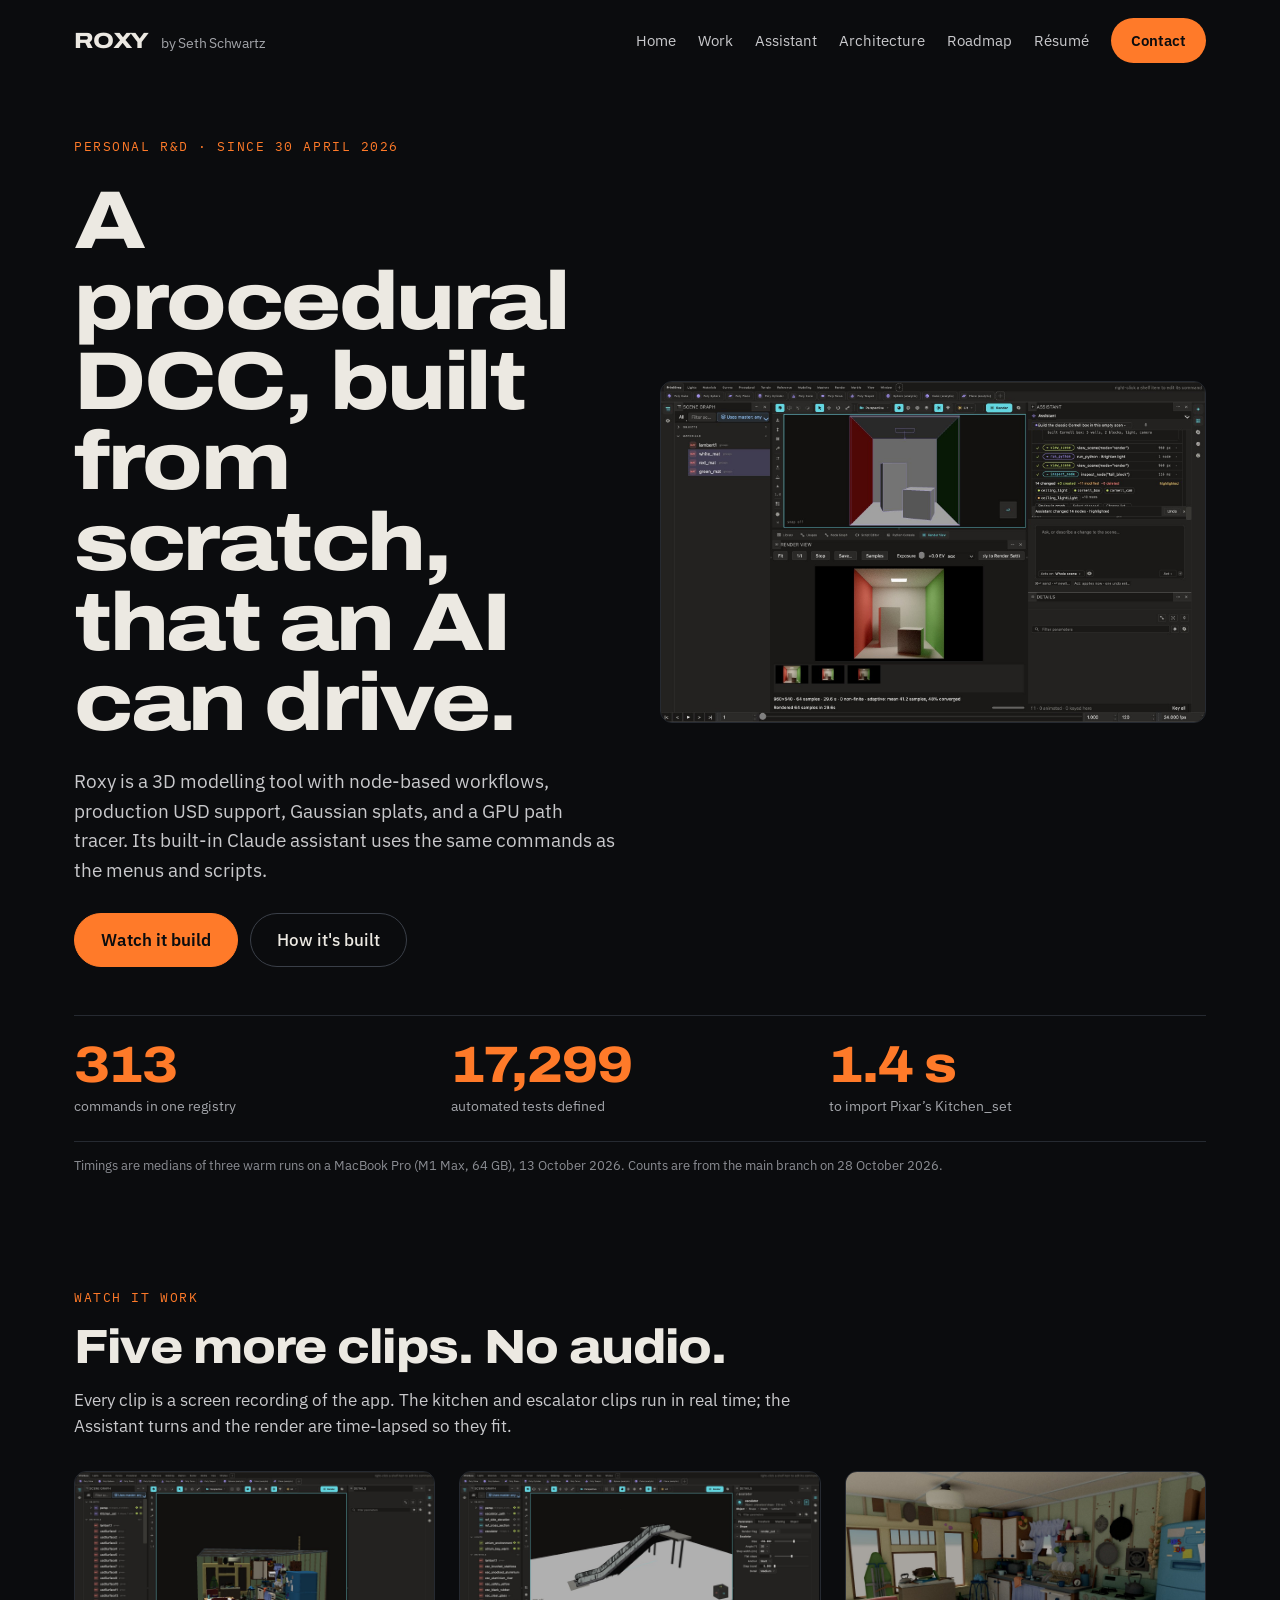
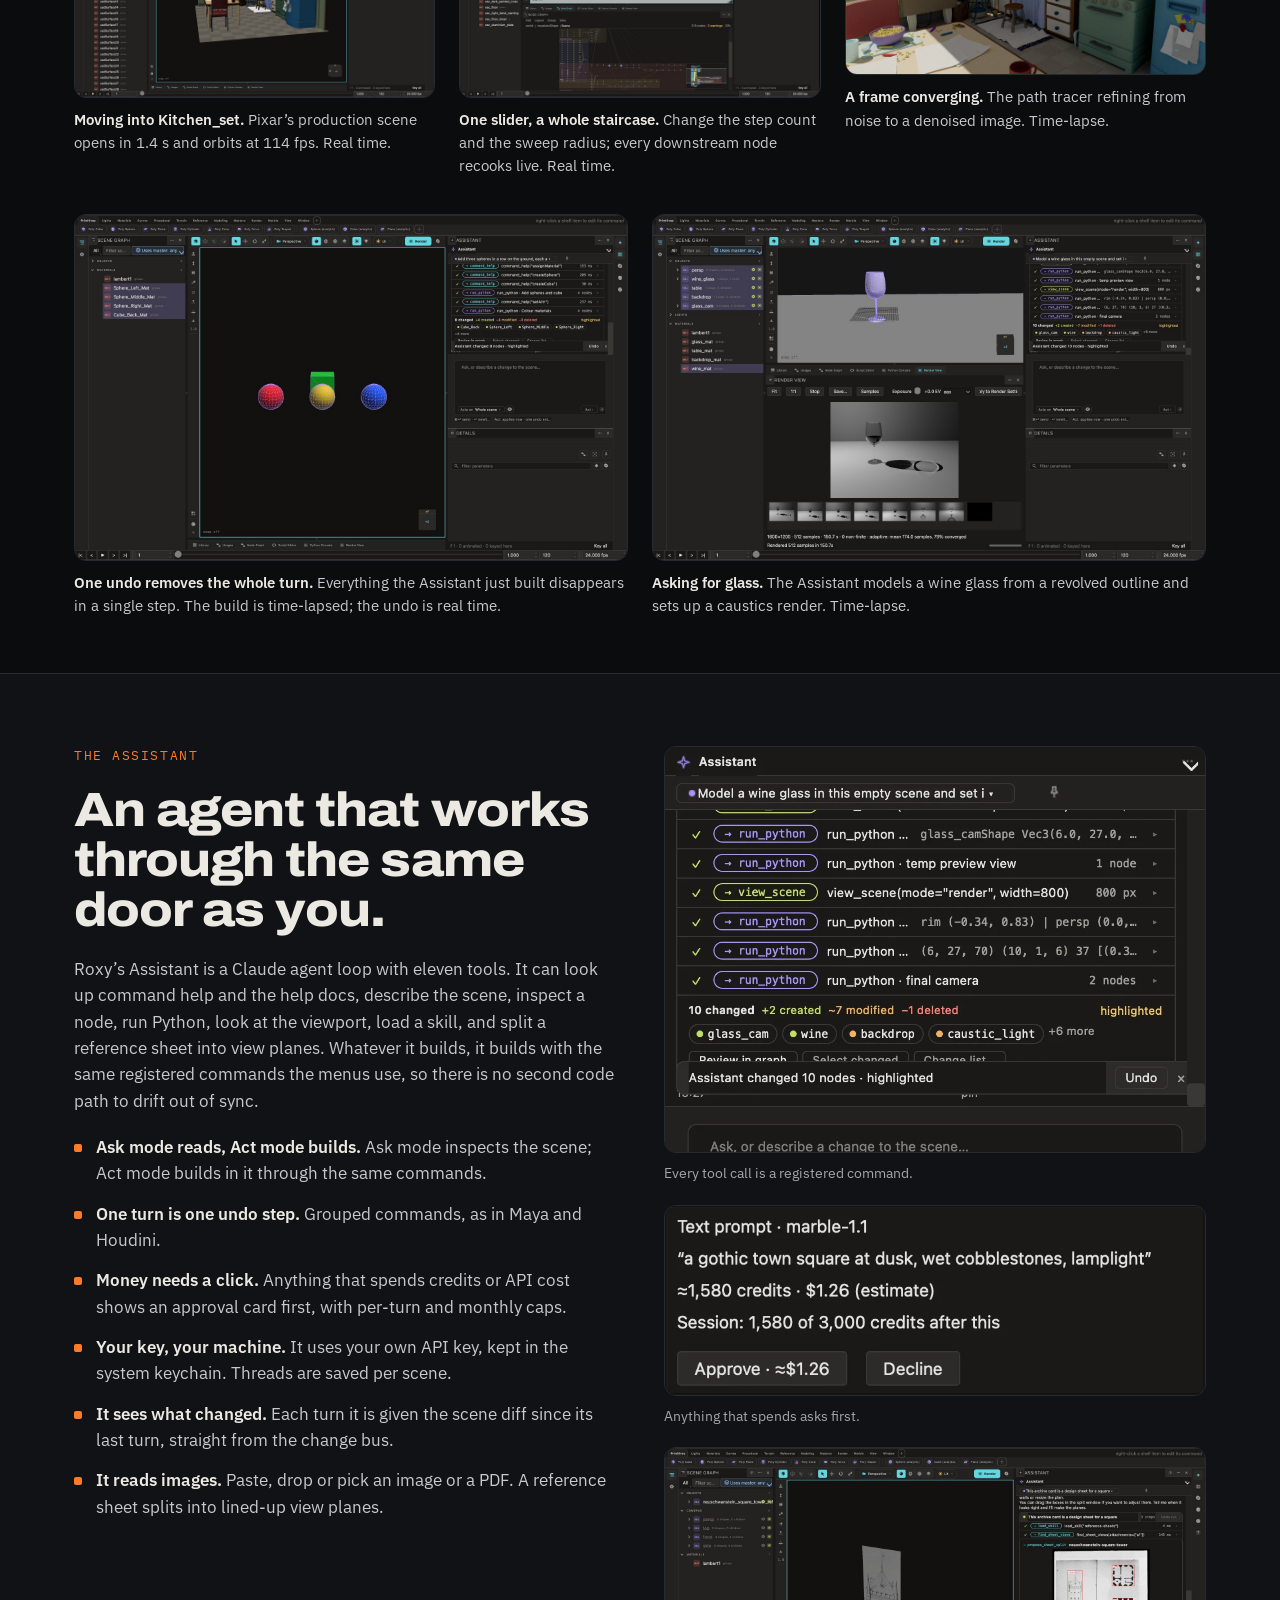
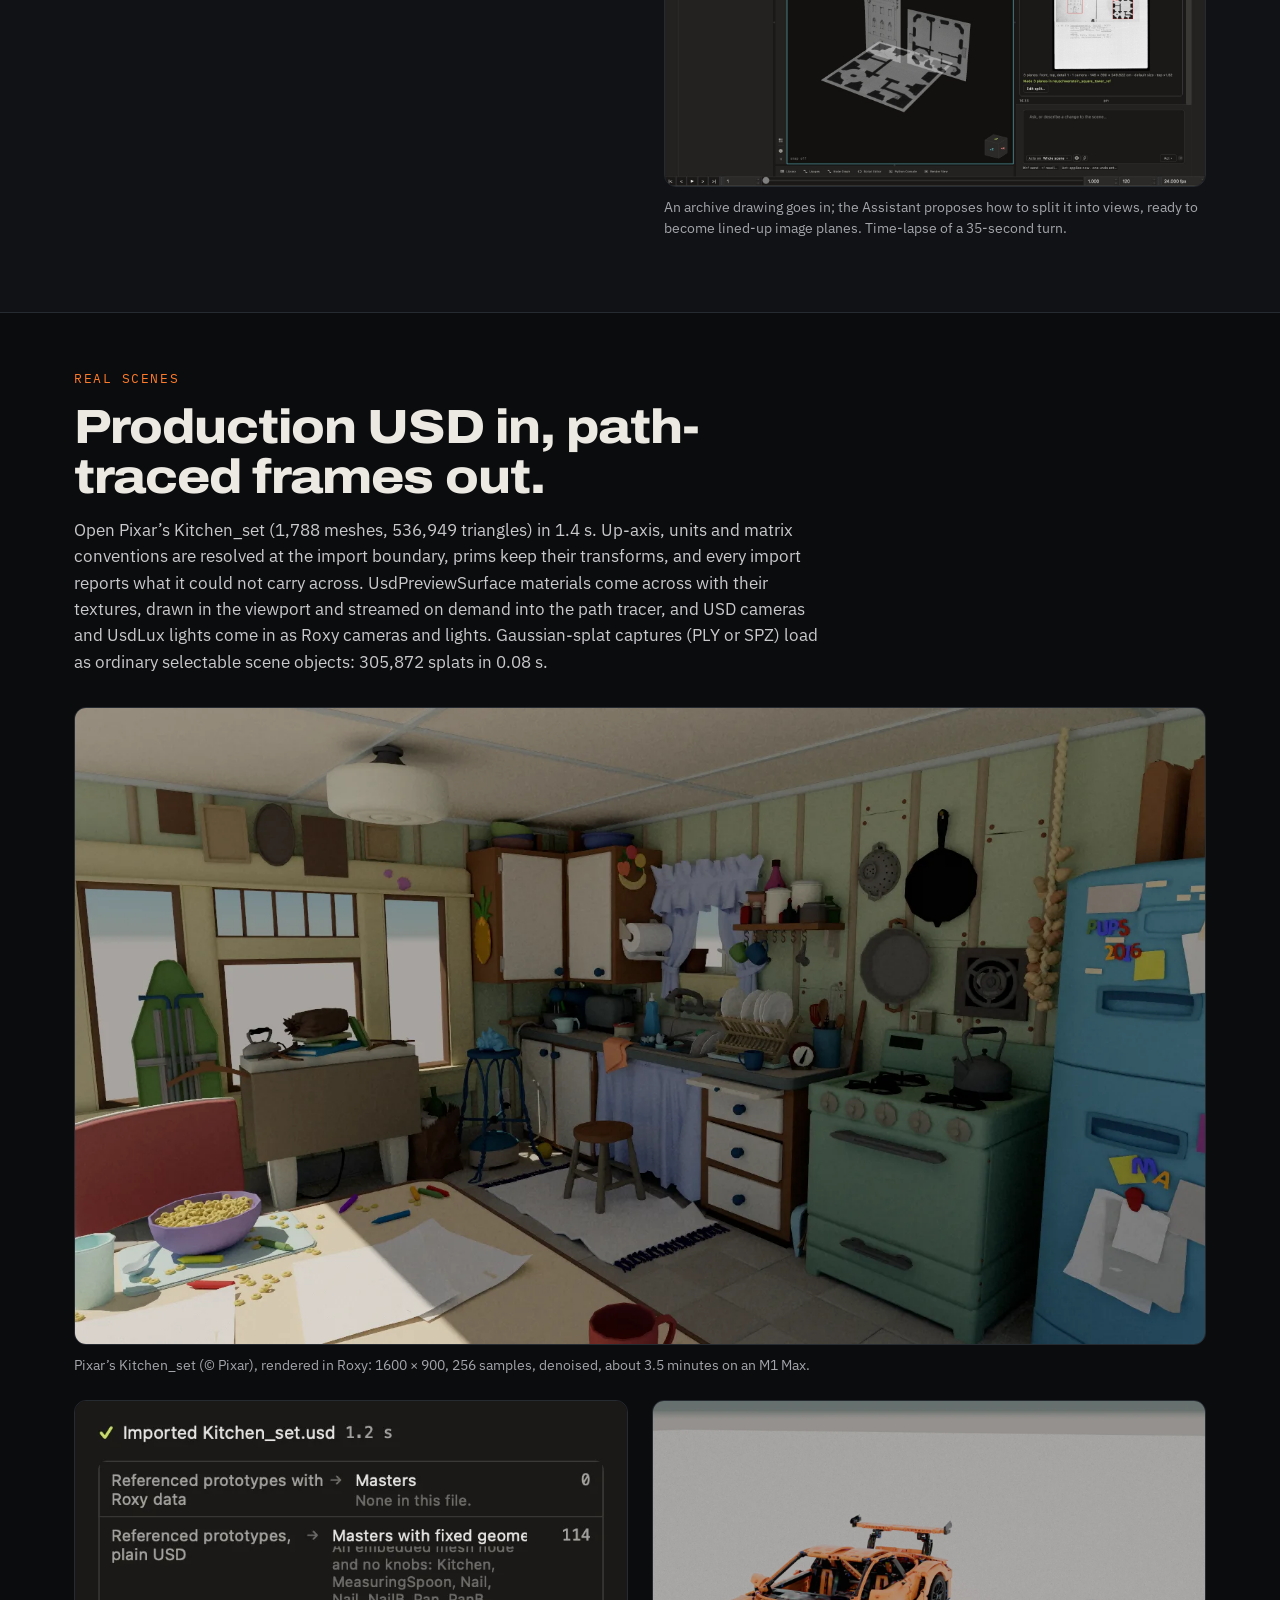
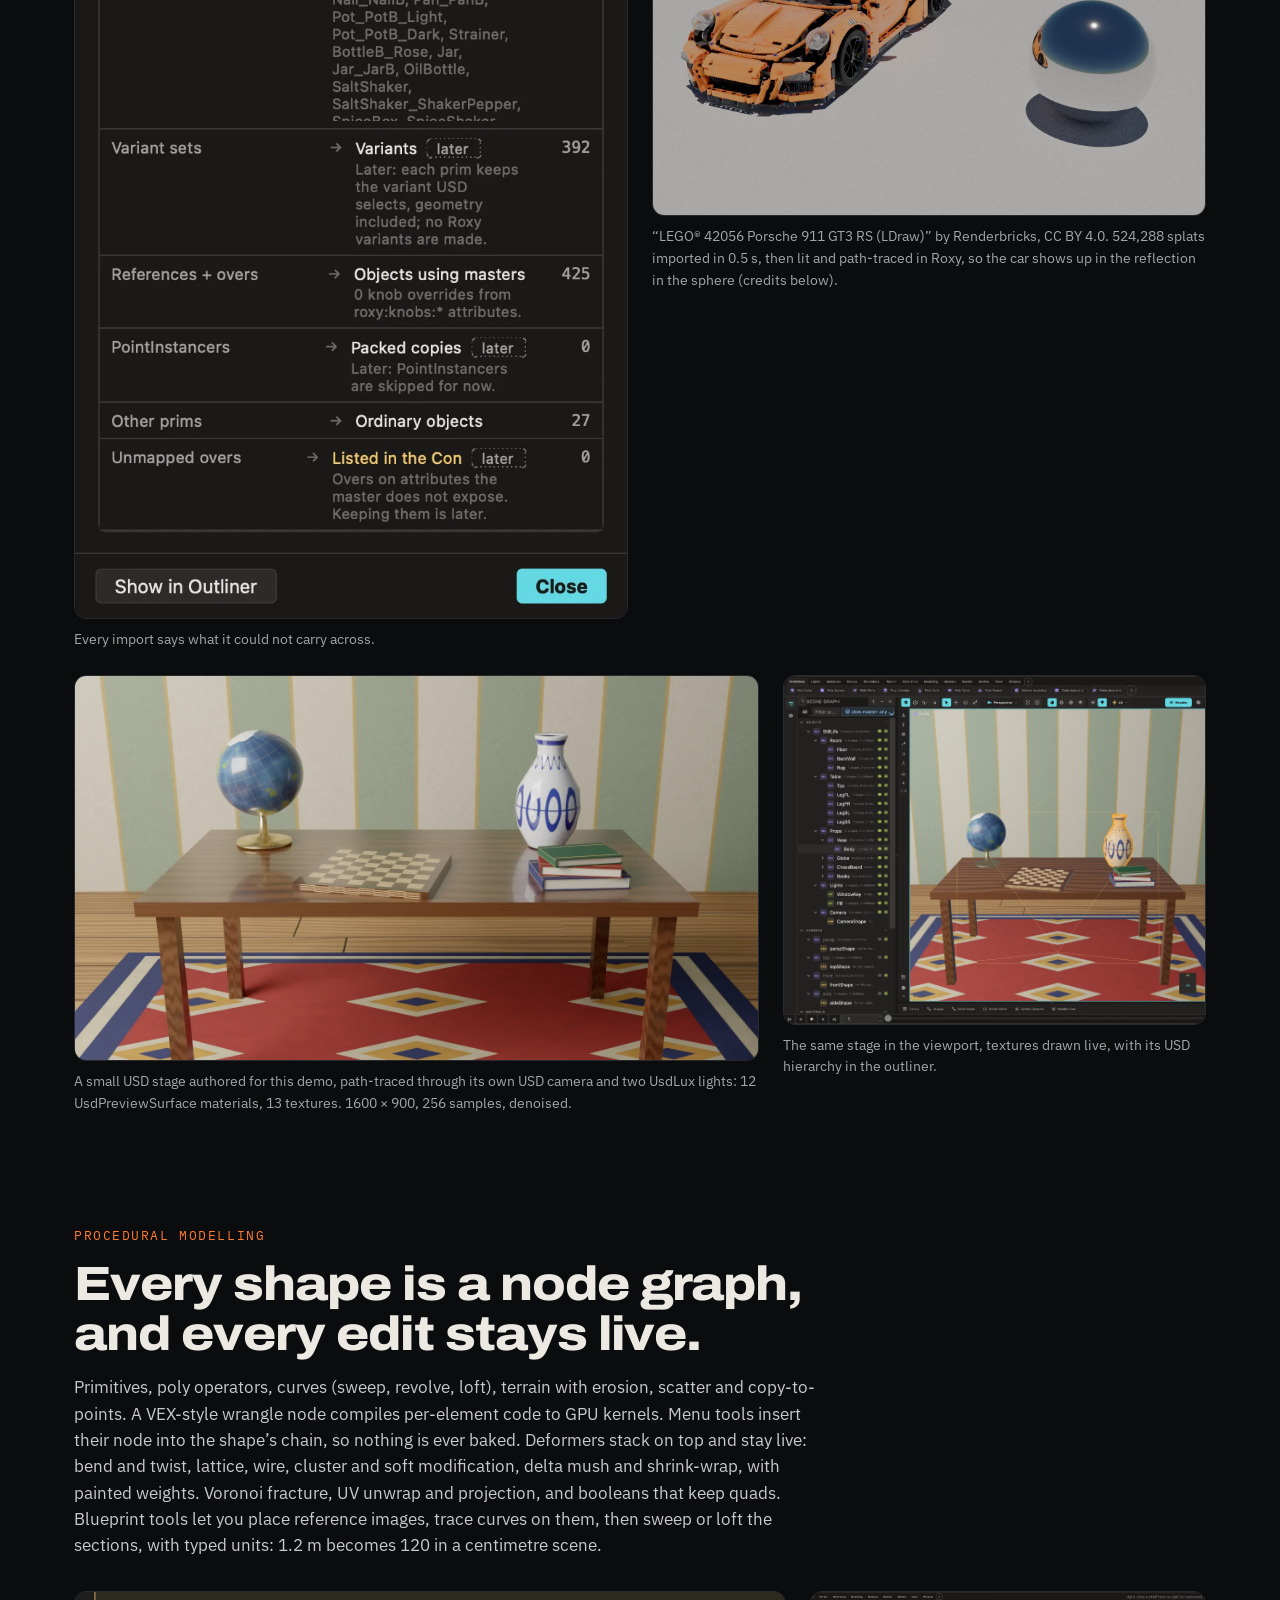
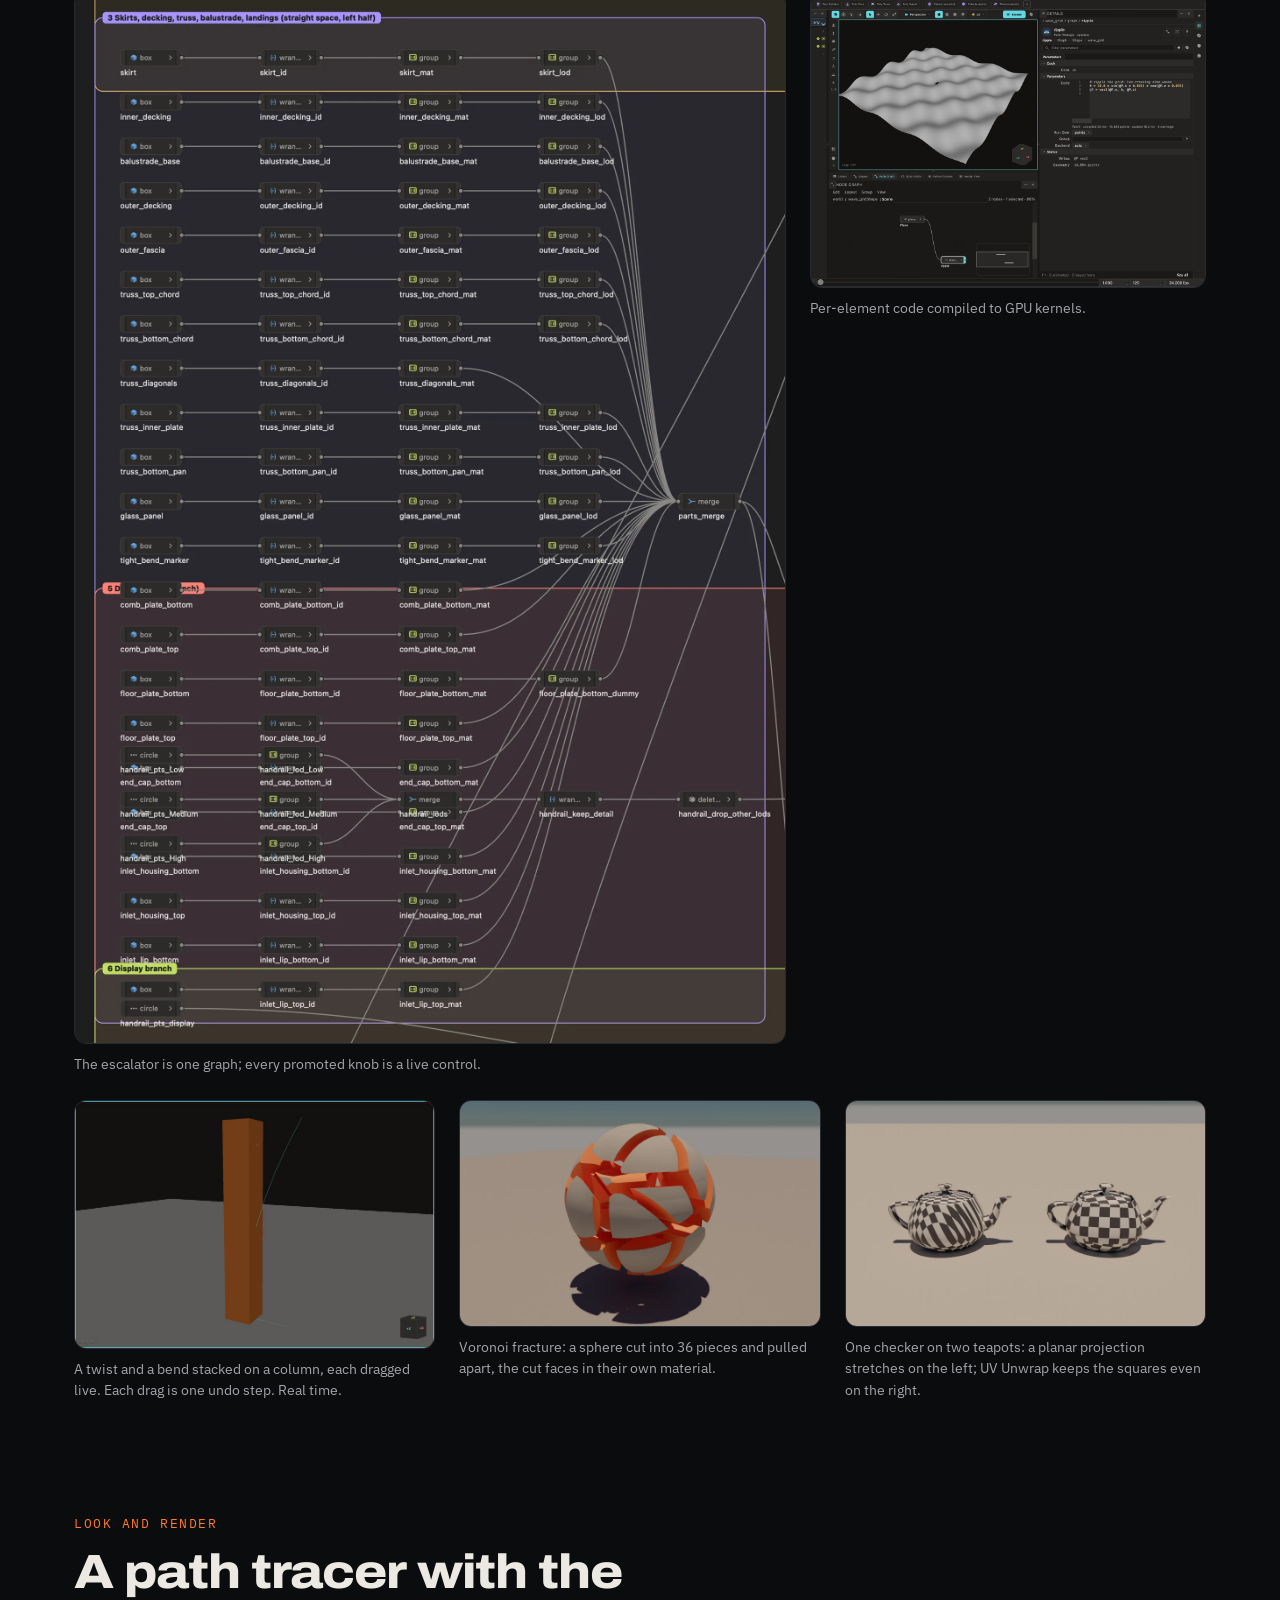
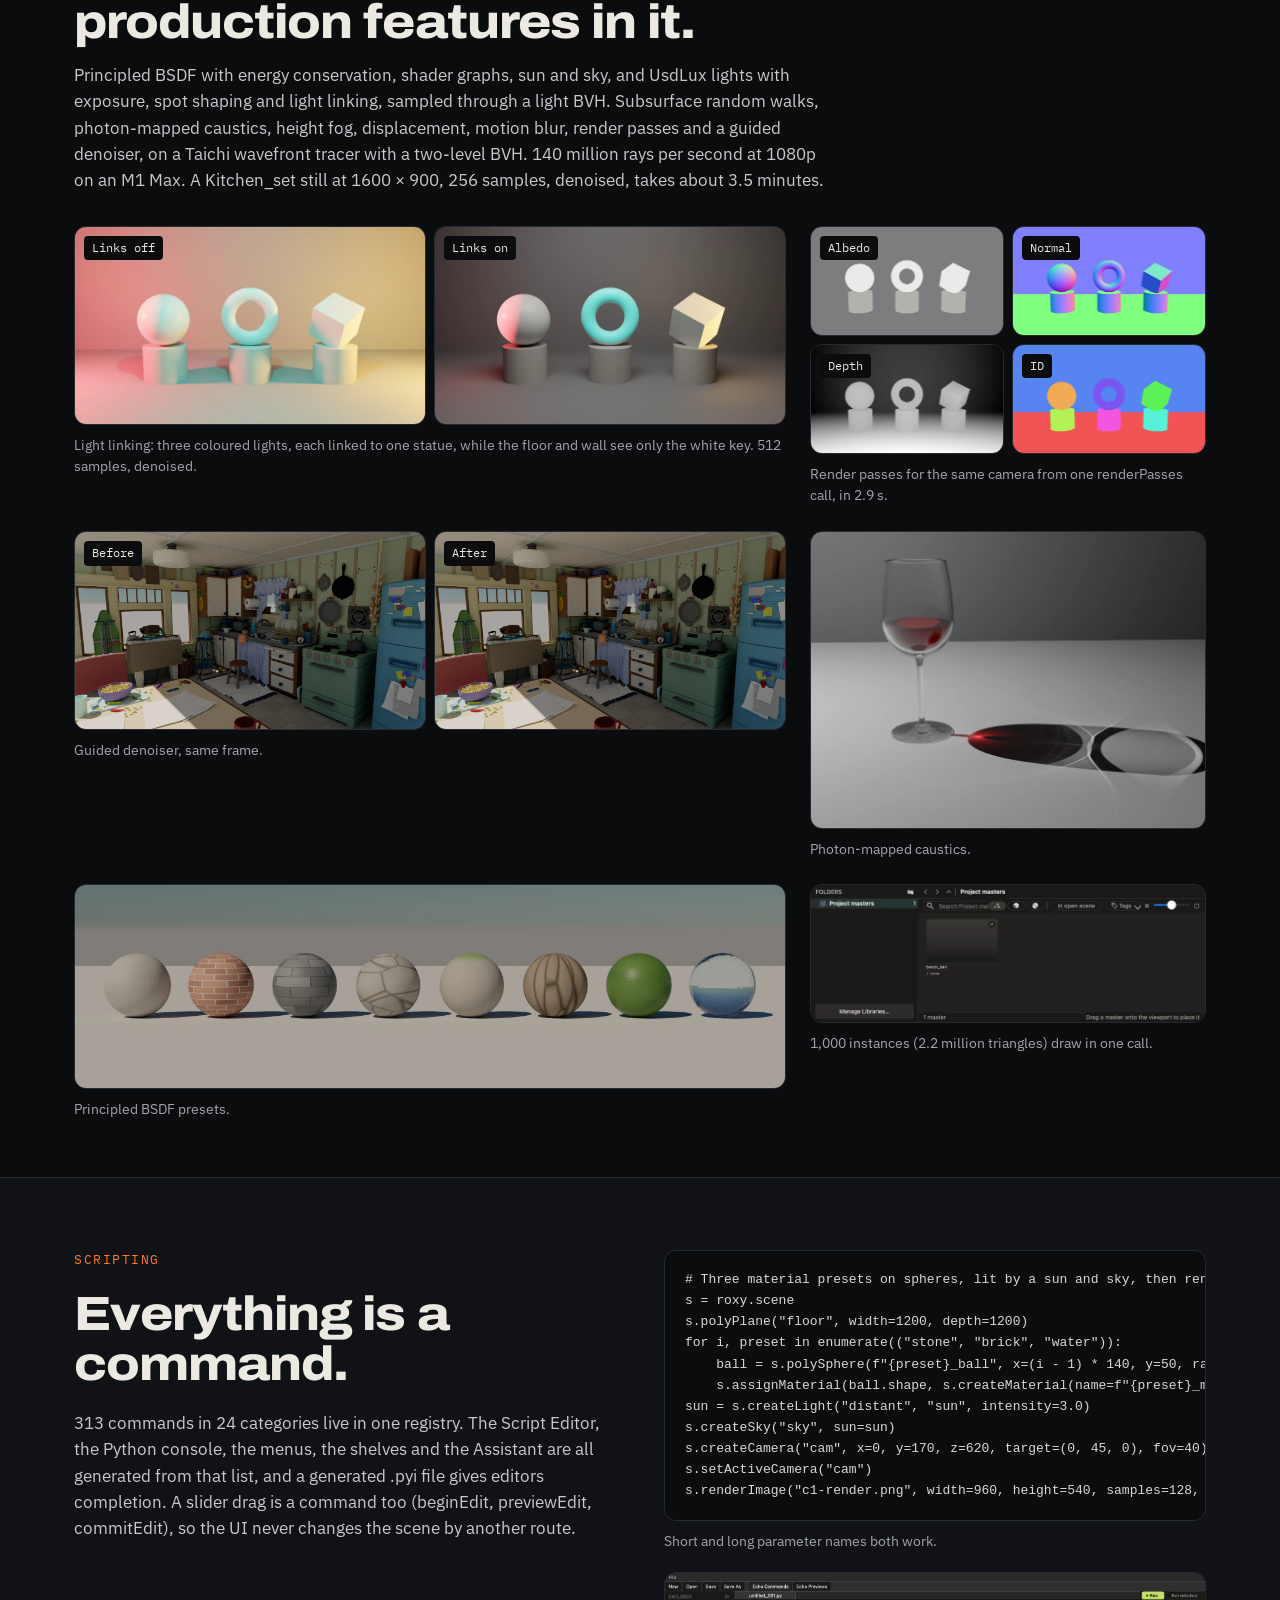
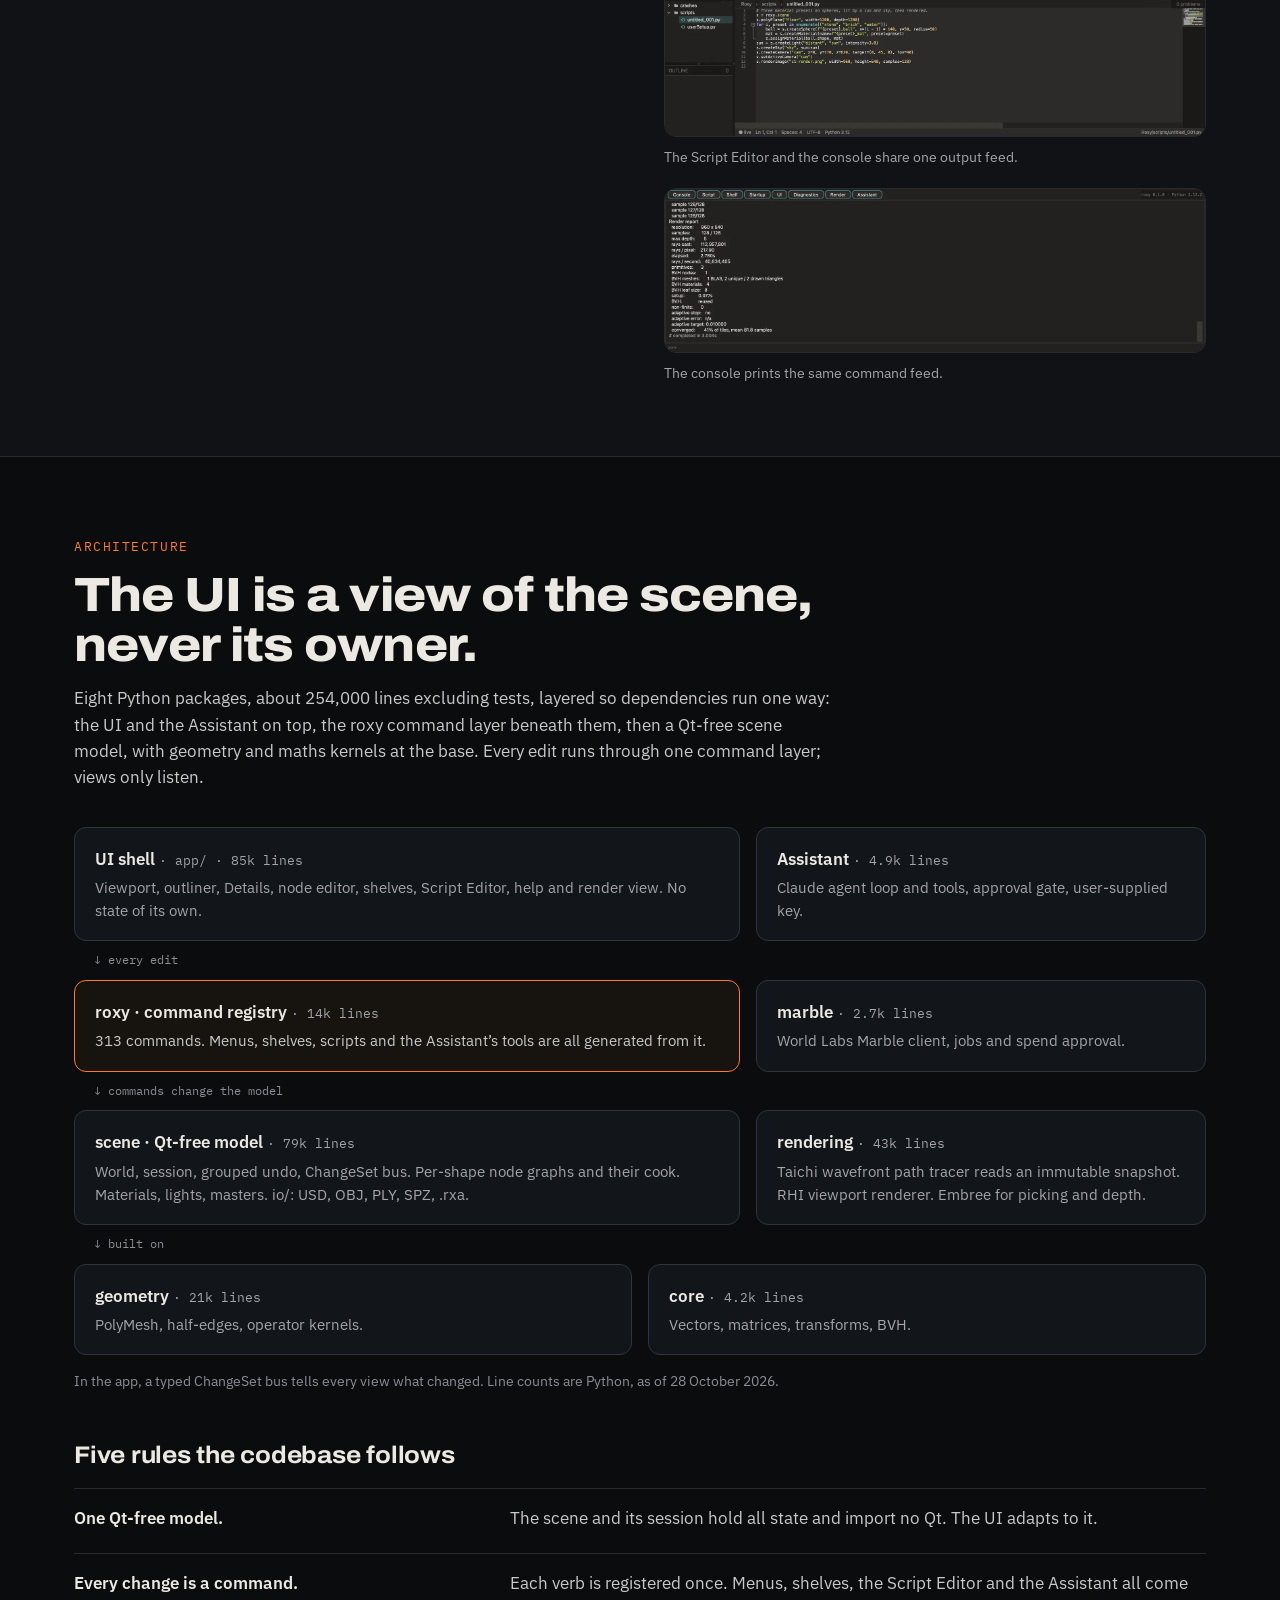
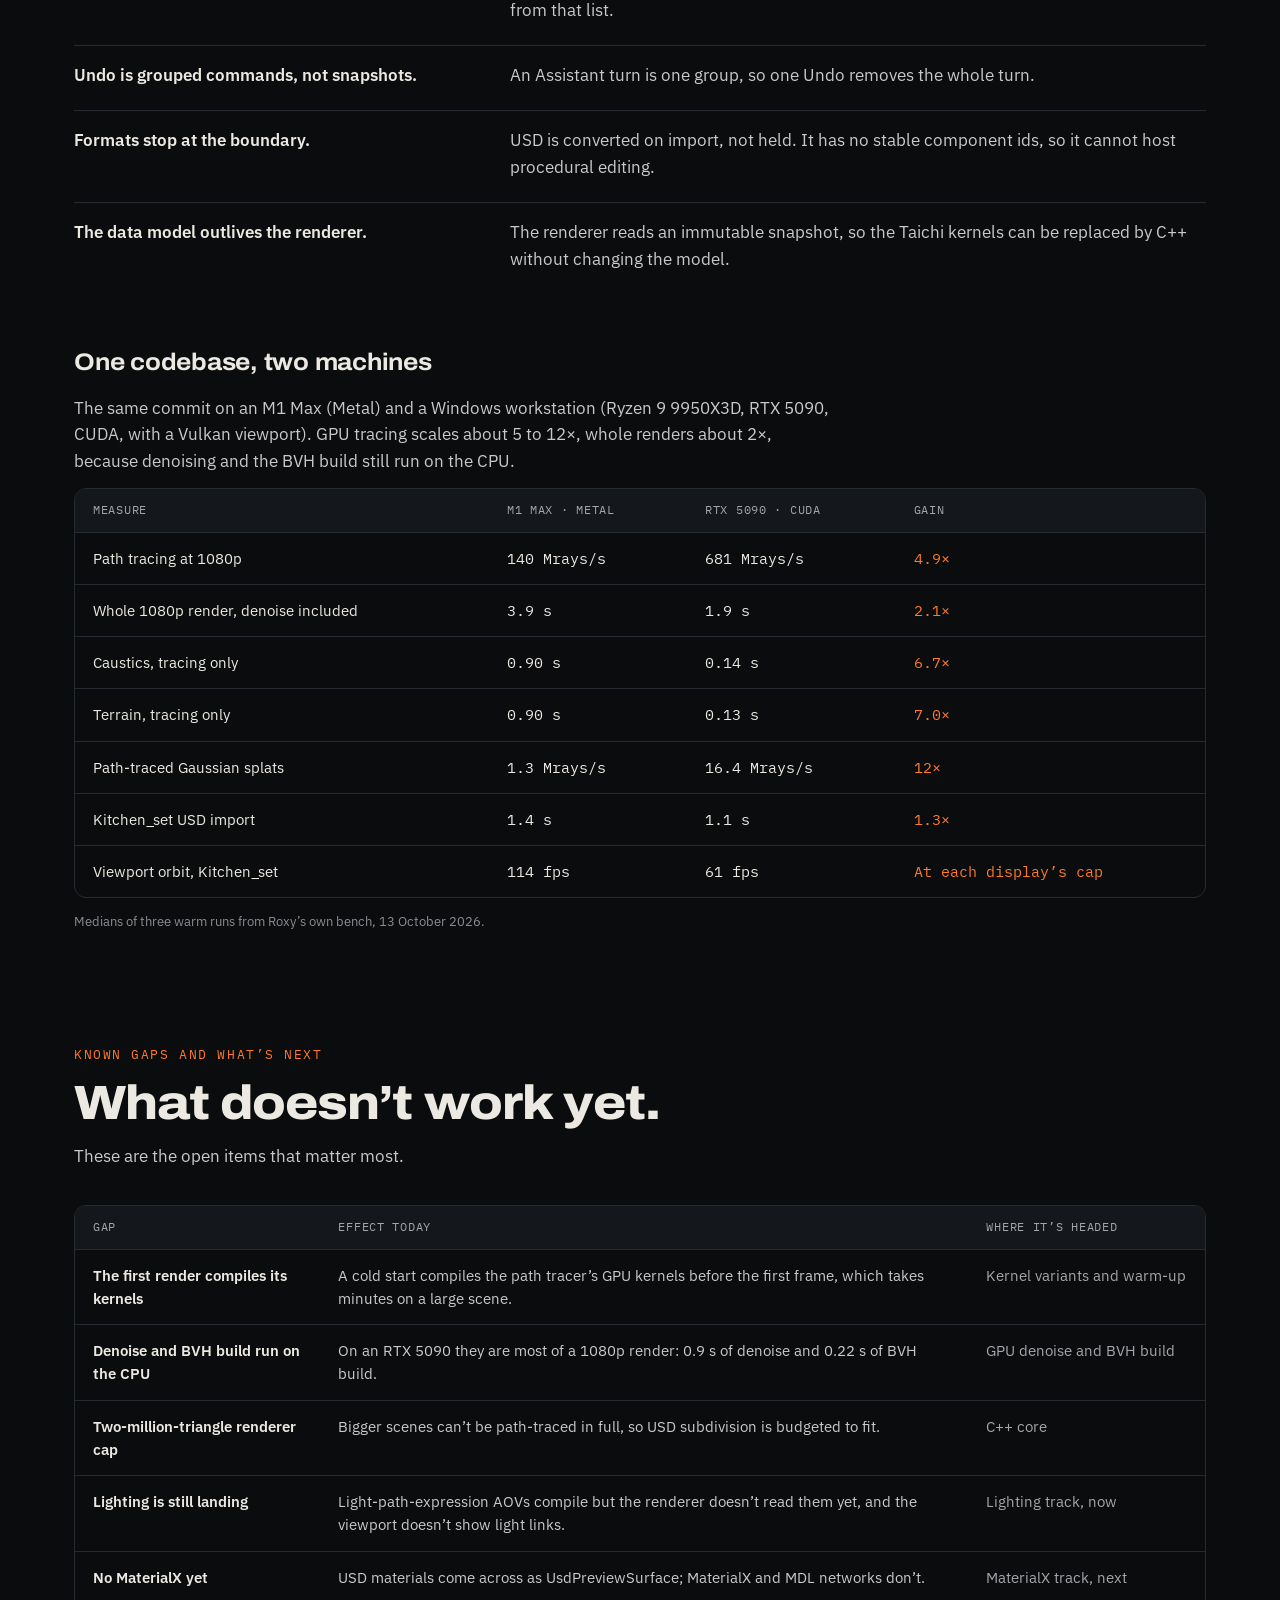
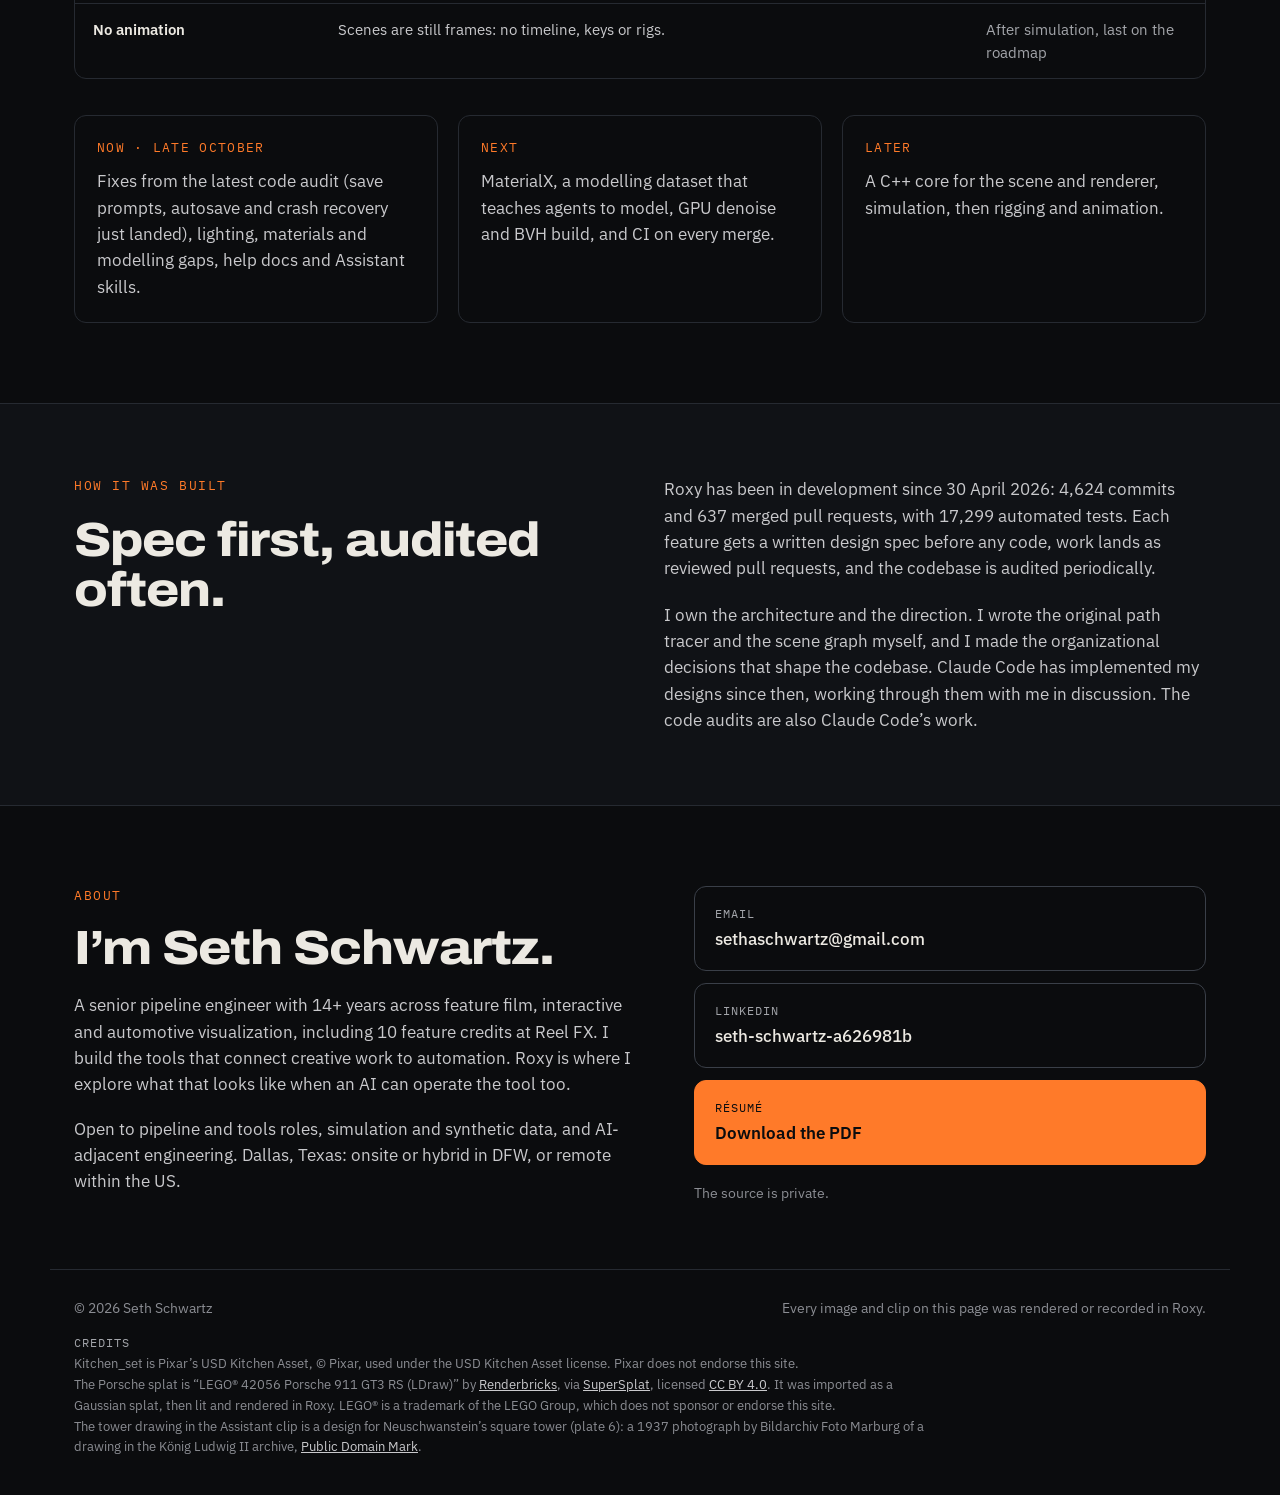
==== commit 9607ad2c: "Simplify Roxy page introduction" ====
--- a/roxy/index.html
+++ b/roxy/index.html
@@ -45,10 +45,9 @@
   <div class="hero-text">
     <div class="eyebrow">Personal R&amp;D · since 30 April 2026</div>
     <h1>A procedural DCC, built from scratch, that an AI can drive.</h1>
-    <p class="lede">Node-based modelling, production OpenUSD, Gaussian splats and a GPU path tracer, in one scene model with one command layer. Menus, scripts and a built-in Claude assistant all go through the same 313 commands.</p>
+    <p class="lede">Roxy is a 3D modelling tool with node-based workflows, production USD support, Gaussian splats, and a GPU path tracer. Its built-in Claude assistant uses the same commands as the menus and scripts.</p>
     <div class="buttons">
       <a class="btn primary" href="#watch">Watch it build</a>
-      <a class="btn" href="/resume.pdf">Résumé (PDF)</a>
       <a class="btn" href="#architecture">How it's built</a>
     </div>
   </div>
@@ -58,9 +57,7 @@
 <section class="wrap proof" aria-label="By the numbers">
   <div class="stats">
 <div class="stat"><div class="stat-v">313</div><div class="stat-l">commands in one registry</div></div>
-<div class="stat"><div class="stat-v">17,299</div><div class="stat-l">automated tests</div></div>
-<div class="stat"><div class="stat-v">4,624</div><div class="stat-l">commits since 30 April 2026</div></div>
-<div class="stat"><div class="stat-v">254k</div><div class="stat-l">lines of Python, 8 packages</div></div>
+<div class="stat"><div class="stat-v">17,299</div><div class="stat-l">automated tests defined</div></div>
 <div class="stat"><div class="stat-v">1.4 s</div><div class="stat-l">to import Pixar’s Kitchen_set</div></div>
   </div>
   <p class="note">Timings are medians of three warm runs on a MacBook Pro (M1 Max, 64 GB), 13 October 2026. Counts are from the main branch on 28 October 2026.</p>
@@ -69,11 +66,10 @@
 <section id="watch" class="wrap section">
   <div class="intro" id="work">
     <div class="eyebrow">Watch it work</div>
-    <h2>Six short clips. No audio.</h2>
+    <h2>Five more clips. No audio.</h2>
     <p class="body">Every clip is a screen recording of the app. The kitchen and escalator clips run in real time; the Assistant turns and the render are time-lapsed so they fit.</p>
   </div>
   <div class="grid clips">
-<figure style="flex:1 1 340px"><video class="media" src="/img/clip-cornell-assistant.mp4" poster="/img/clip-cornell-assistant.jpg" width="1600" height="1000" muted loop playsinline controls preload="none" data-auto aria-label="Screen recording of the Roxy Assistant building a Cornell box, with the command log on the right."></video><figcaption class="clip"><strong>The Assistant builds a Cornell box.</strong> One prompt to a saved render in about five minutes. Time-lapse.</figcaption></figure>
 <figure style="flex:1 1 340px"><video class="media" src="/img/clip-kitchen-import.mp4" poster="/img/clip-kitchen-import.jpg" width="1600" height="1000" muted loop playsinline controls preload="none" data-auto aria-label="Screen recording of Pixar’s Kitchen_set opening in Roxy."></video><figcaption class="clip"><strong>Moving into Kitchen_set.</strong> Pixar’s production scene opens in 1.4 s and orbits at 114 fps. Real time.</figcaption></figure>
 <figure style="flex:1 1 340px"><video class="media" src="/img/clip-escalator-sliders.mp4" poster="/img/clip-escalator-sliders.jpg" width="1600" height="1000" muted loop playsinline controls preload="none" data-auto aria-label="Screen recording of the escalator node graph and viewport side by side while sliders change the step count."></video><figcaption class="clip"><strong>One slider, a whole staircase.</strong> Change the step count and the sweep radius; every downstream node recooks live. Real time.</figcaption></figure>
 <figure style="flex:1 1 340px"><video class="media" src="/img/clip-render-converge.mp4" poster="/img/clip-render-converge.jpg" width="1600" height="900" muted loop playsinline controls preload="none" data-auto aria-label="Screen recording of the Roxy render view converging from noise to a denoised frame."></video><figcaption class="clip"><strong>A frame converging.</strong> The path tracer refining from noise to a denoised image. Time-lapse.</figcaption></figure>
